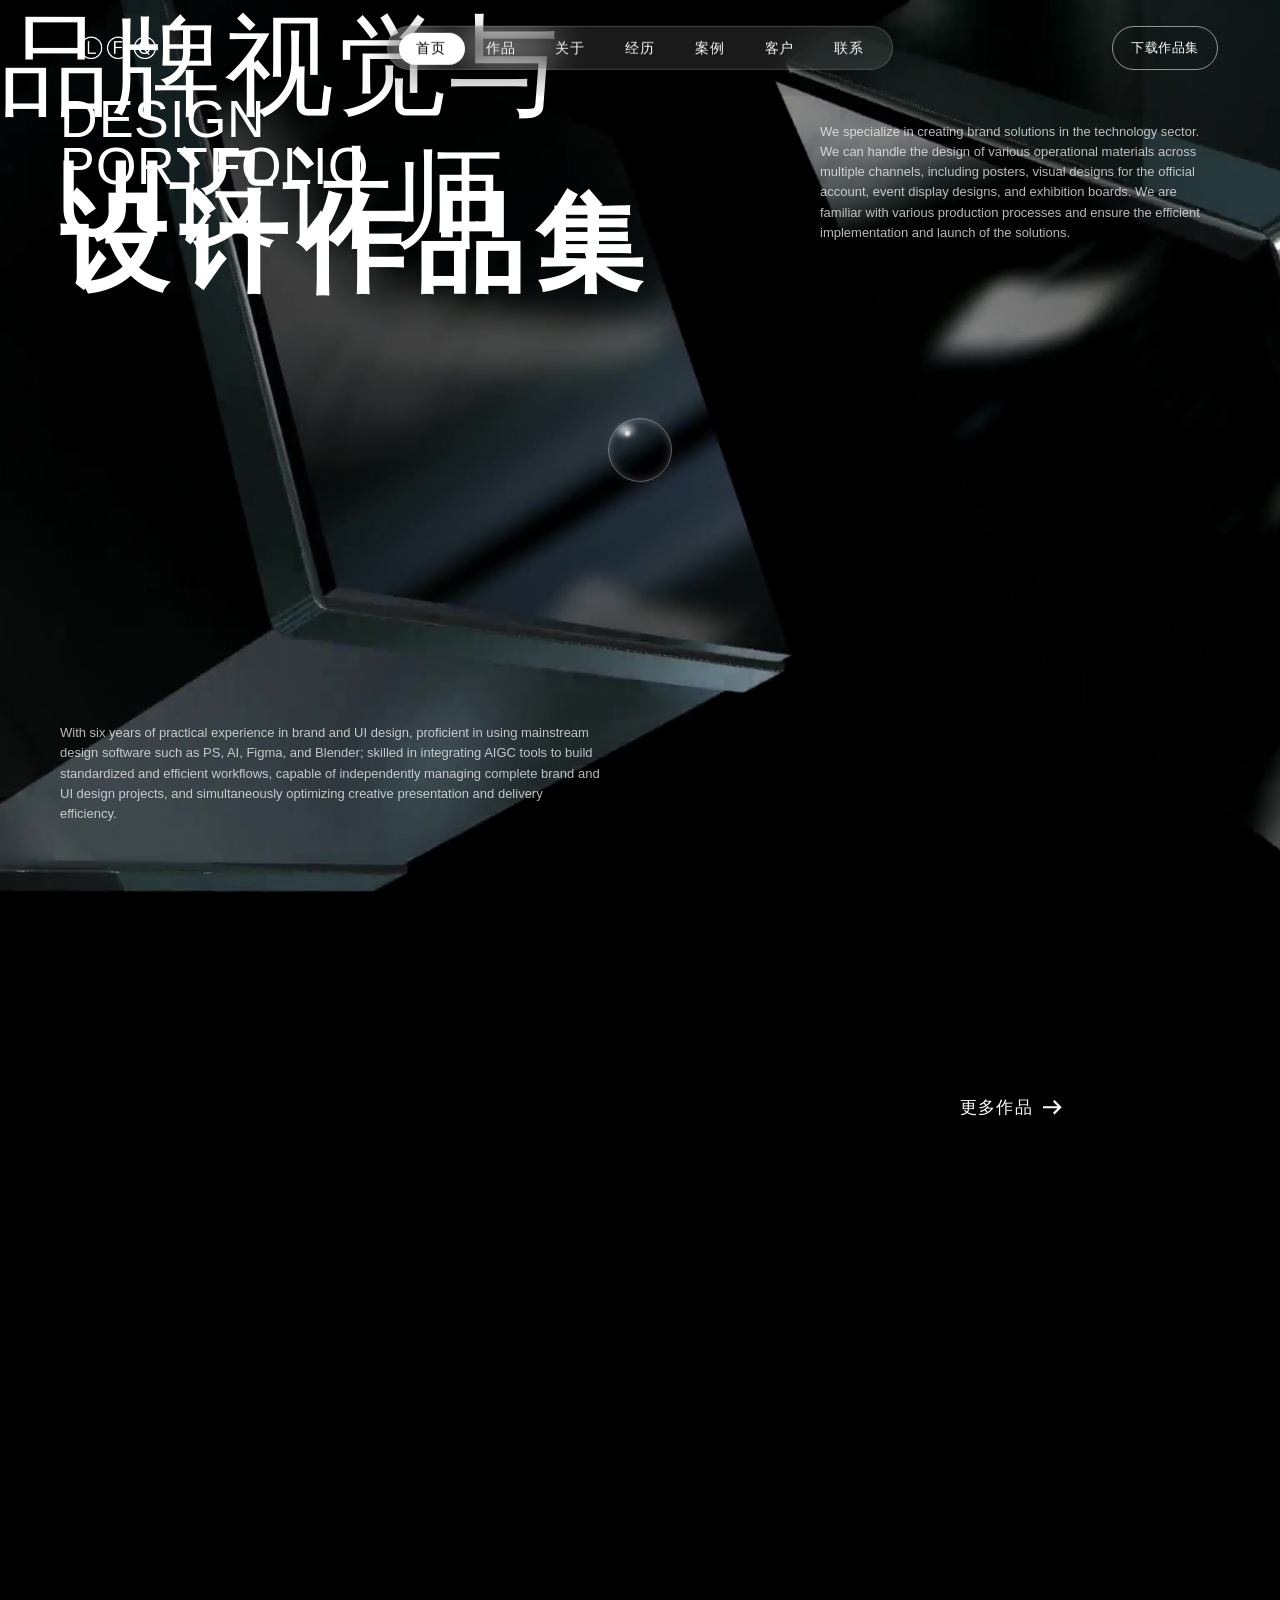
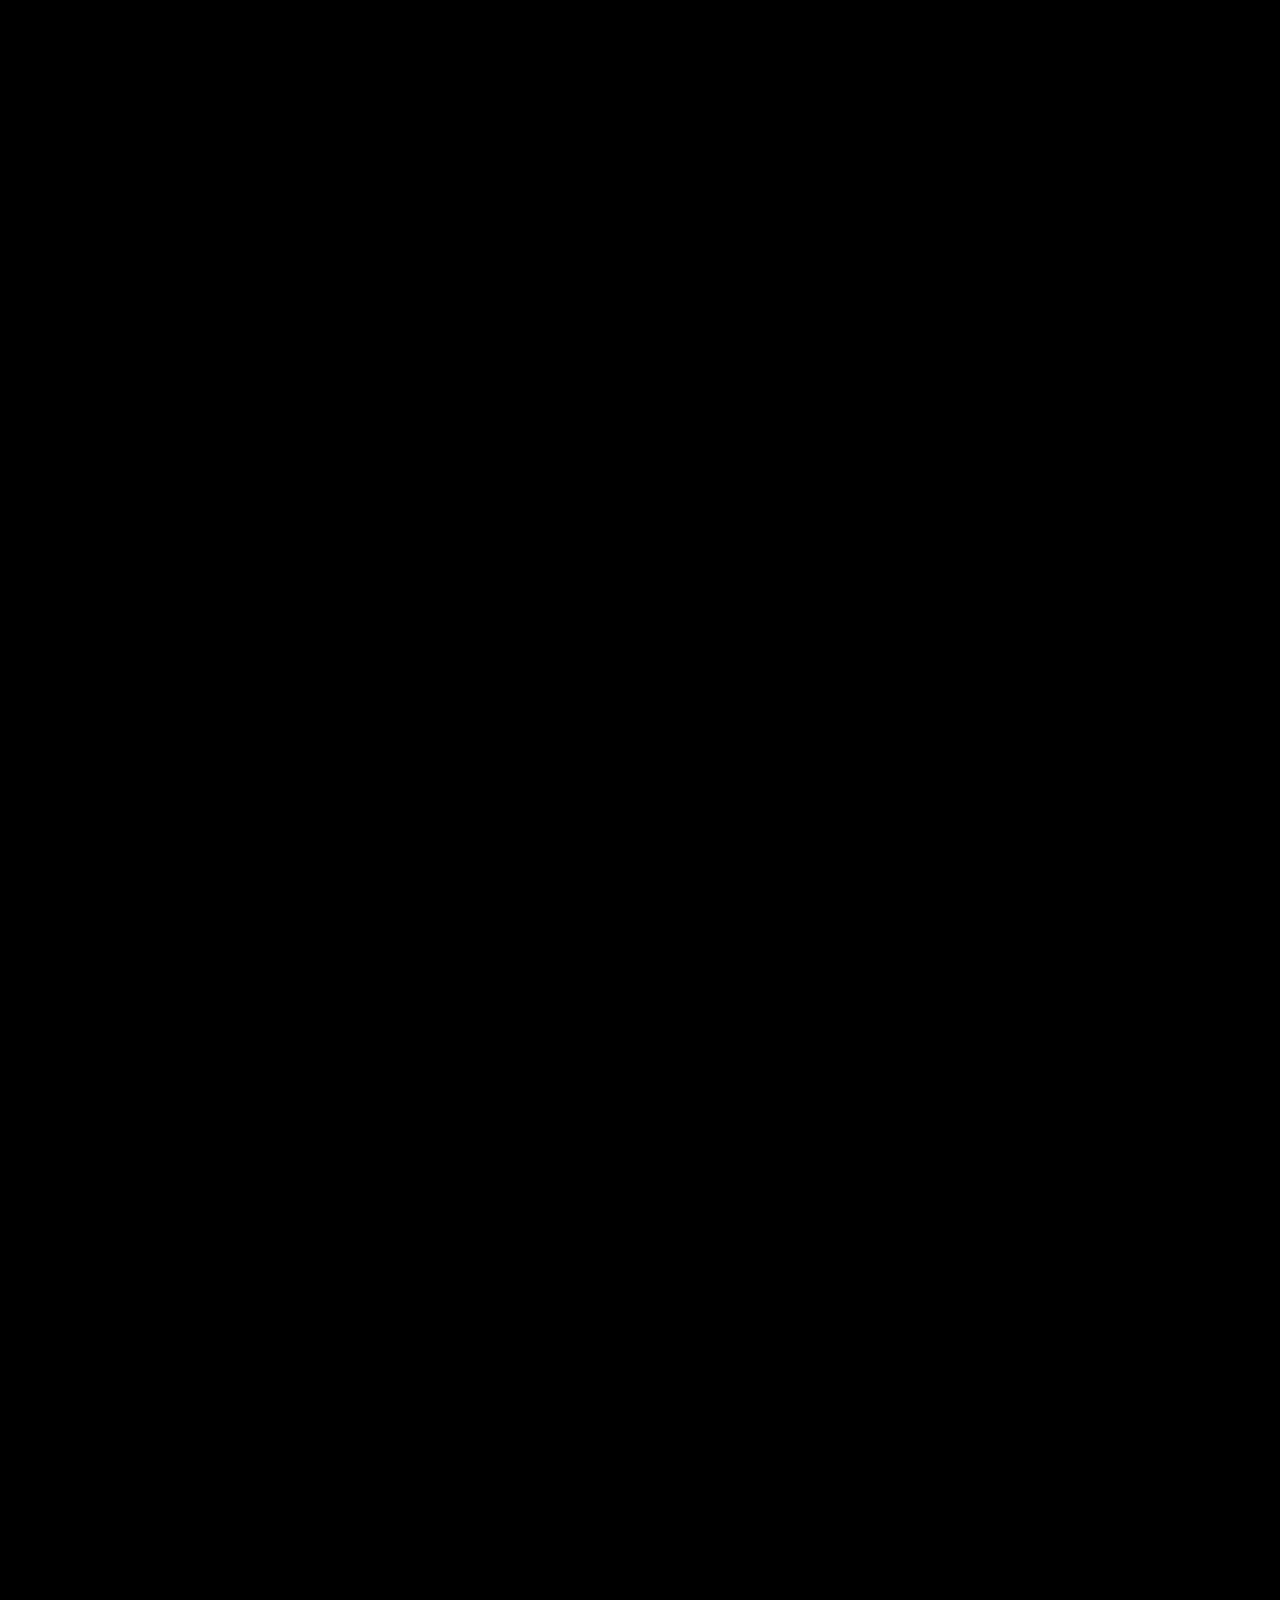
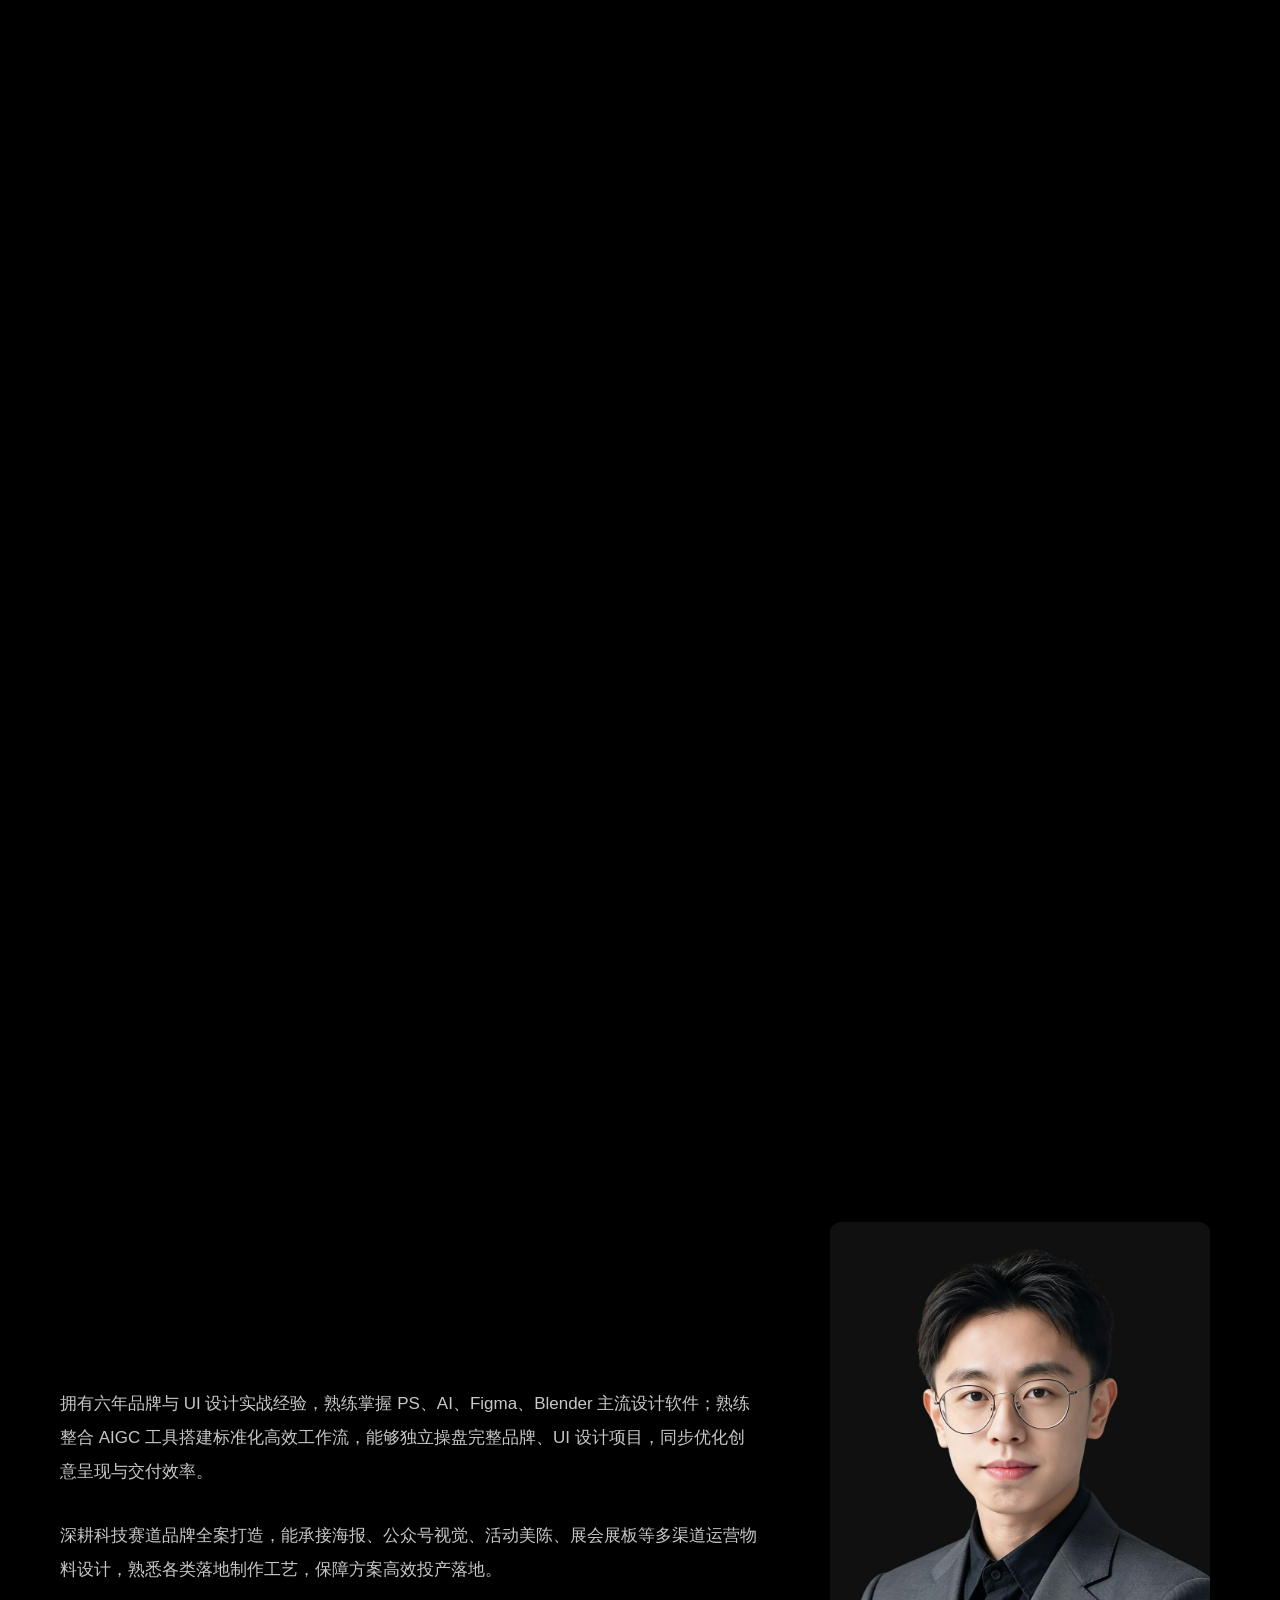
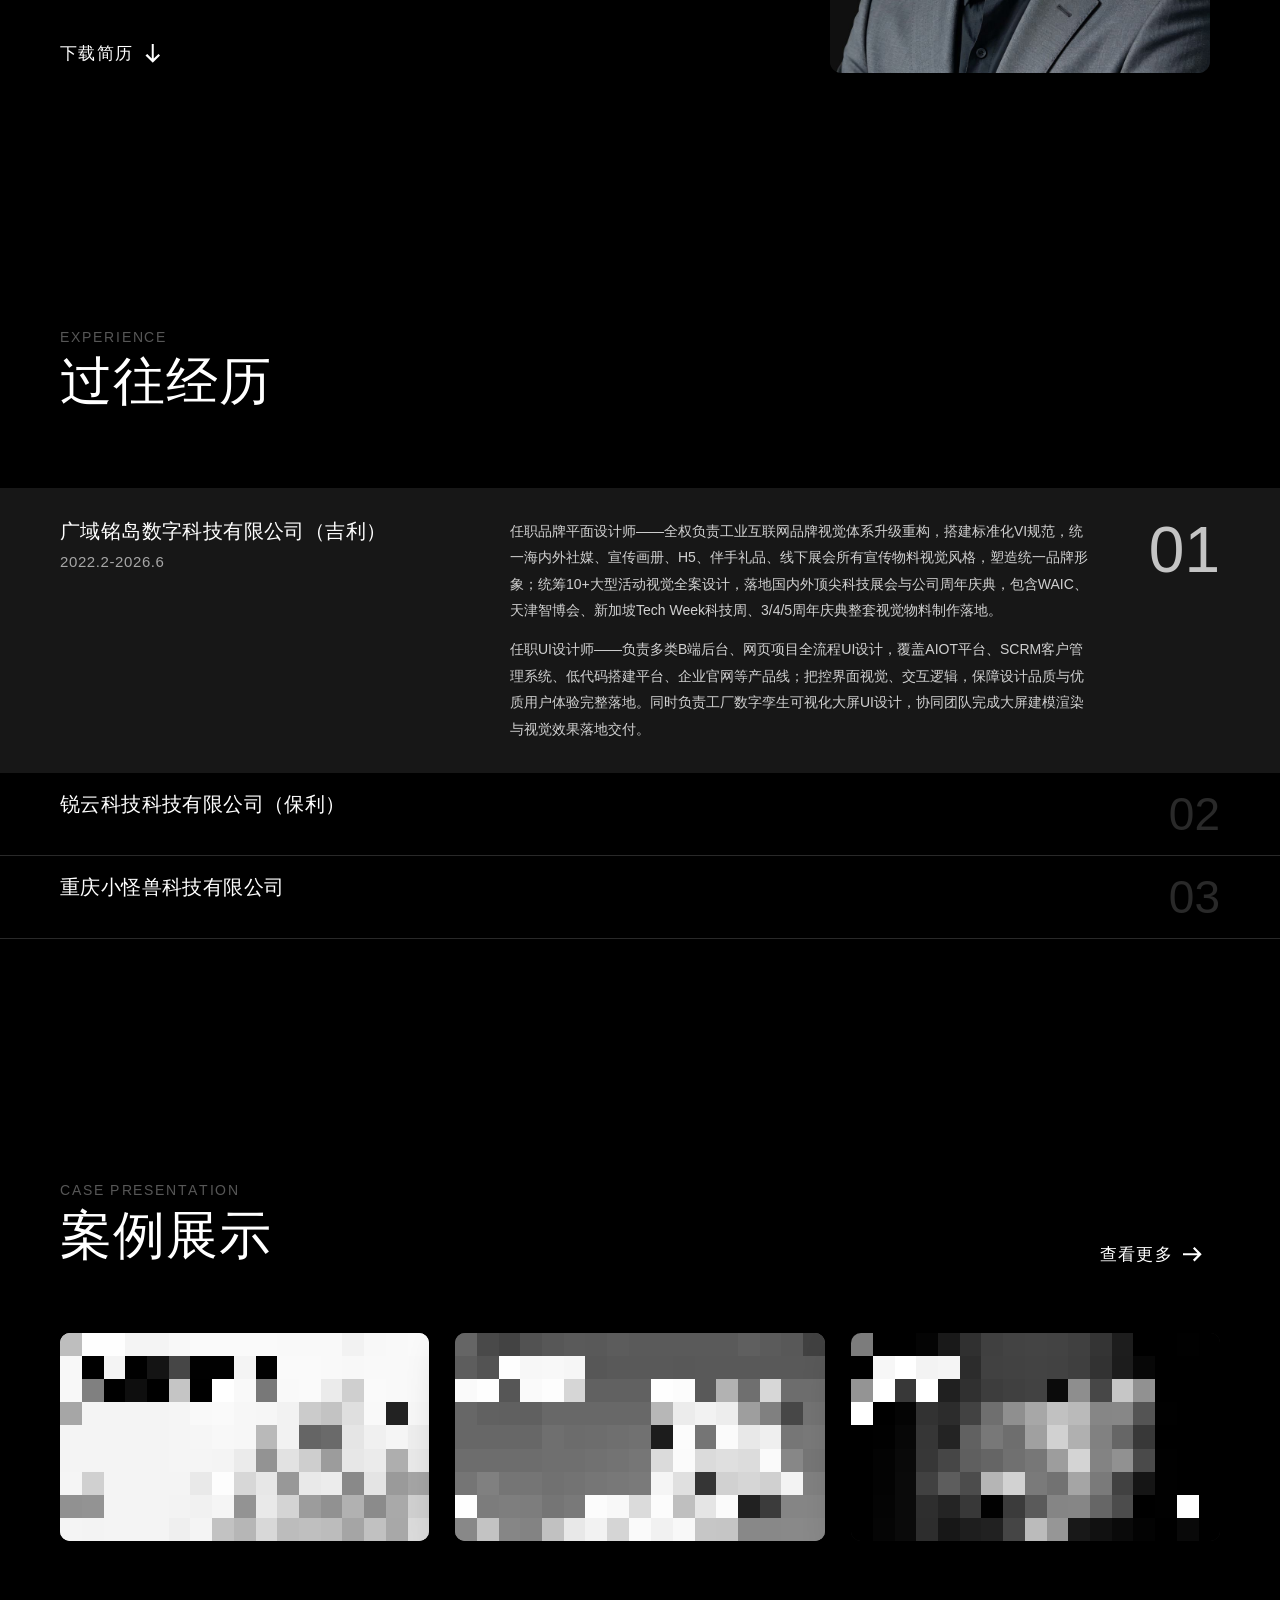
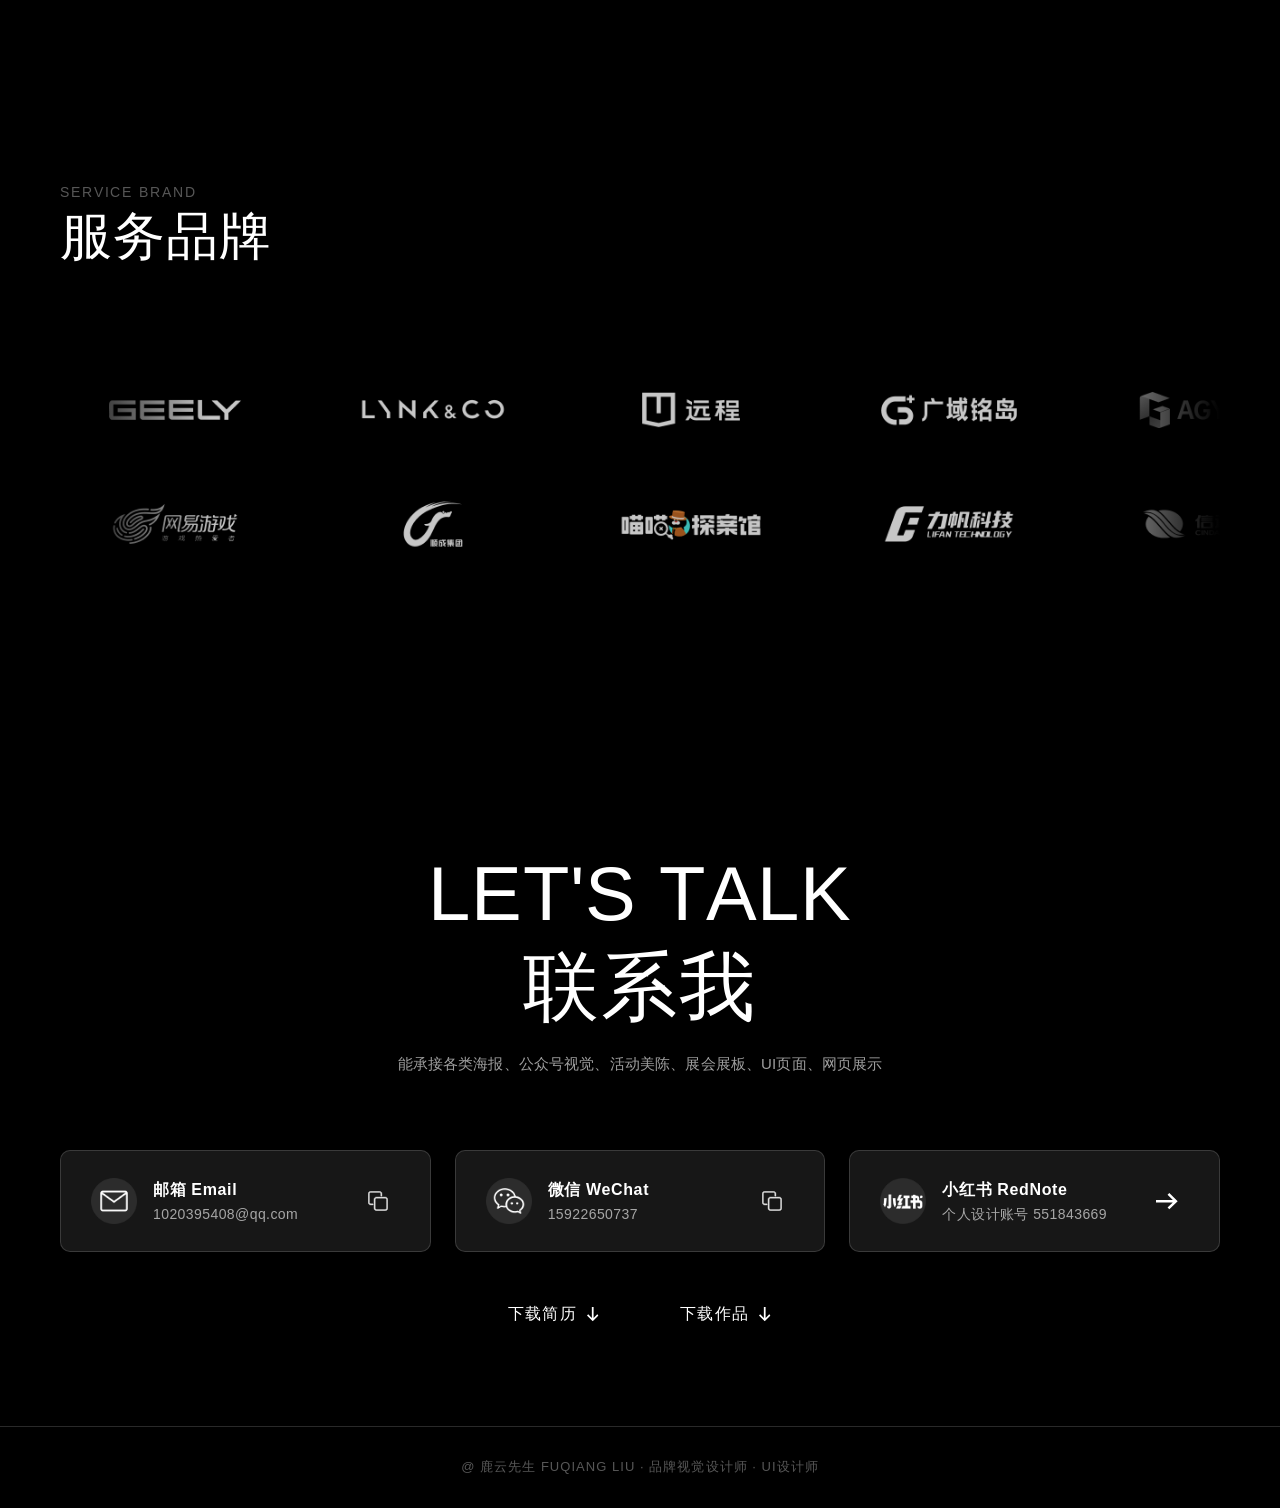
==== index.html @ c733822f "移动端作品展示页顶部 logo 改为返回箭头（暂不推送）" ====
<!DOCTYPE html>
<html lang="zh-CN">
<head>
  <meta charset="UTF-8">
  <meta name="viewport" content="width=device-width, initial-scale=1.0">
  <title>鹿云先生DESIGN</title>
  <meta name="description" content="刘富强 FUQIANG LIU — 品牌视觉设计师 / UI 设计师，六年品牌与UI设计实战经验。">
  <meta property="og:title" content="鹿云先生DESIGN">
  <meta property="og:description" content="品牌 · UI · 大屏 · 物料 — 六年设计实战经验，期待与你聊聊下一个好项目。">
  <meta property="og:type" content="website">
  <meta property="og:image" content="assets/covers/01.jpg">
  <link rel="icon" type="image/svg+xml" href="assets/favicon.svg">
  <link rel="stylesheet" href="css/style.css?v=20260817s">
</head>
<body>

  <div class="cursor-glass" id="cursorGlass" aria-hidden="true"></div>

  <!-- ==================== 作品区 → 个人介绍 过渡动画 ==================== -->
  <div class="works-transition" id="worksTransition" aria-hidden="true">
    <div class="wt-block" id="wtBlock"></div>
    <h2 class="wt-text" id="wtText">
      <span>品牌视觉与</span>
      <span>UI设计师</span>
    </h2>
  </div>

  <!-- ==================== 顶部导航：左符号 · 中胶囊毛玻璃导航 · 右下载作品集 ==================== -->
  <header class="site-header" id="siteHeader">
    <div class="header-inner">
      <a class="brand" href="#home" aria-label="返回首页">
        <img src="assets/logo.png" alt="刘富强 LFQ">
      </a>

      <nav class="nav-capsule" id="navCapsule" aria-label="主导航">
        <ul class="gooey-nav">
          <li class="active"><a class="nav-link is-active" href="#home" data-nav="home">首页</a></li>
          <li><a class="nav-link" href="#works" data-nav="works">作品</a></li>
          <li><a class="nav-link" href="#about" data-nav="about">关于</a></li>
          <li><a class="nav-link" href="#experience" data-nav="experience">经历</a></li>
          <li><a class="nav-link" href="#cases" data-nav="cases">案例</a></li>
          <li><a class="nav-link" href="#brands" data-nav="brands">客户</a></li>
          <li><a class="nav-link" href="#contact" data-nav="contact">联系</a></li>
        </ul>
        <span class="effect filter" id="navEffectFilter" aria-hidden="true"></span>
      </nav>

      <a class="btn-download" href="assets/downloads/刘富强-品牌视觉设计师-作品集.pdf" download>下载作品集</a>
      <button class="nav-burger" id="navBurger" type="button" aria-label="菜单" aria-expanded="false">
      </button>
    </div>
  </header>

  <!-- ==================== 移动端全屏菜单 ==================== -->
  <div class="mobile-menu" id="mobileMenu" aria-hidden="true">
    <nav class="mobile-menu-nav">
      <a href="index.html#home"><span class="menu-cn">首页</span><span class="menu-en">HOME</span></a>
      <a href="works.html"><span class="menu-cn">作品</span><span class="menu-en">WORKS</span></a>
      <a href="index.html#about"><span class="menu-cn">关于</span><span class="menu-en">ABOUT</span></a>
      <a href="index.html#experience"><span class="menu-cn">经历</span><span class="menu-en">EXPERIENCE</span></a>
      <a href="index.html#cases"><span class="menu-cn">案例</span><span class="menu-en">CASES</span></a>
      <a href="index.html#brands"><span class="menu-cn">客户</span><span class="menu-en">CLIENTS</span></a>
      <a href="index.html#contact"><span class="menu-cn">联系</span><span class="menu-en">CONTACT</span></a>
    </nav>
  </div>

  <div class="mobile-scroll">
  <main>

    <!-- ==================== 01 · 首页 ==================== -->
    <section class="hero" id="home">
      <video class="hero-video" autoplay muted loop playsinline preload="auto" poster="assets/home-video-poster.jpg" aria-hidden="true">
        <source src="assets/home-video.mp4" type="video/mp4">
      </video>
      <div class="hero-inner">
        <h1 class="hero-title" aria-label="DESIGN PORTFOLIO">
          <span class="hero-line" data-split>DESIGN</span>
          <span class="hero-line" data-split data-split-delay="150">PORTFOLIO</span>
        </h1>
        <p class="hero-cn" data-split data-split-delay="250">设计作品集</p>

        <p class="hero-en-right" data-reveal="up" data-delay="3">
          We specialize in creating brand solutions in the technology sector. We can handle the design of various
          operational materials across multiple channels, including posters, visual designs for the official account,
          event display designs, and exhibition boards. We are familiar with various production processes and ensure
          the efficient implementation and launch of the solutions.
        </p>

        <p class="hero-en-left" data-reveal="up" data-delay="4">
          With six years of practical experience in brand and UI design, proficient in using mainstream design
          software such as PS, AI, Figma, and Blender; skilled in integrating AIGC tools to build standardized and
          efficient workflows, capable of independently managing complete brand and UI design projects, and
          simultaneously optimizing creative presentation and delivery efficiency.
        </p>

        <ul class="hero-tags">
          <li>品牌</li>
          <li>UI</li>
          <li>3D</li>
          <li>AI</li>
        </ul>
      </div>
    </section>

    <!-- ==================== 02 · 作品展示（滚动时从右进入、向左滑出） ==================== -->
    <section class="works" id="works">
      <div class="works-pin">
        <ul class="works-title" id="worksTitle" aria-hidden="true">
          <li>品牌</li>
          <li>UI</li>
          <li>3D</li>
          <li>AI</li>
        </ul>
        <a class="cases-more works-more" href="works.html">更多作品 <span class="more-arrow"><img src="assets/contacts/arrow.svg" alt=""></span></a>
        <div class="works-viewport">
          <div class="works-track" id="worksTrack">
            <!-- 卡片由 JS 依据 site-data 渲染 -->
          </div>
        </div>
      </div>
    </section>

    <!-- ==================== 03 · 个人简介 ==================== -->
    <section class="about" id="about">
      <div class="container about-grid">
        <div class="about-copy">
          <h2 class="about-title" id="aboutTitle" aria-hidden="true" data-reveal="up">
            品牌视觉与<br>UI设计师
          </h2>
          <p class="about-desc" data-reveal="up"></p>
          <p class="about-desc" data-reveal="up" data-delay="1"></p>
          <a class="btn-text" data-reveal="up" data-delay="2" href="assets/downloads/刘富强-品牌设计师-简历.pdf" download>
            下载简历 <img class="btn-arrow" src="assets/contacts/arrow.svg" alt="">
          </a>
        </div>
        <div class="about-photo-wrap" data-reveal="right">
          <div class="about-photo" id="aboutPhoto">
            <img src="assets/portrait.jpg" alt="刘富强个人形象照" decoding="async">
          </div>
        </div>
      </div>
    </section>

    <!-- ==================== 04 · 过往经历（默认展示 01，hover 展开对应详情） ==================== -->
    <section class="experience" id="experience">
      <div class="container">
        <div class="sec-head">
          <p class="sec-en" data-split>EXPERIENCE</p>
          <h2 class="sec-title" data-split data-split-delay="250">过往经历</h2>
        </div>
      </div>
      <!-- 经历卡片整页拉通 -->
      <div class="exp-list" id="expList">
        <!-- 经历条目由 JS 依据 site-data 渲染 -->
      </div>
    </section>

    <!-- ==================== 05 · 案例展示（滚动时从右侧进入，点击进入项目详情） ==================== -->
    <section class="cases" id="cases">
      <div class="container">
        <div class="sec-head cases-head">
          <div>
            <p class="sec-en" data-split>CASE PRESENTATION</p>
            <h2 class="sec-title" data-split data-split-delay="250">案例展示</h2>
          </div>
          <a class="cases-more" data-reveal="up" data-delay="1" href="projects.html">查看更多 <span class="more-arrow"><img src="assets/contacts/arrow.svg" alt=""></span></a>
        </div>
        <div class="case-grid" id="caseGrid">
          <!-- 案例卡片由 JS 依据 site-data 渲染 -->
        </div>
        <a class="cases-more cases-more-mobile" data-reveal="up" href="projects.html">查看更多 <span class="more-arrow"><img src="assets/contacts/arrow.svg" alt=""></span></a>
      </div>
    </section>

    <!-- ==================== 06 · 服务品牌（hover 时 logo 周围出现淡淡描边） ==================== -->
    <section class="brands" id="brands">
      <div class="container">
        <div class="sec-head">
          <p class="sec-en" data-split>SERVICE BRAND</p>
          <h2 class="sec-title" data-split data-split-delay="250">服务品牌</h2>
        </div>
        <div class="brand-marquee" id="brandGrid" data-reveal="up">
          <!-- LOGO 由 JS 依据 site-data 渲染 -->
        </div>
      </div>
    </section>

    <!-- ==================== 07 · 联系我 ==================== -->
    <section class="contact" id="contact">
      <div class="container contact-inner">
        <div class="contact-head">
          <h2 class="contact-big" data-split>LET'S TALK</h2>
          <p class="contact-cn" data-split data-split-delay="250">联系我</p>
          <p class="contact-desc" data-reveal="up">能承接各类海报、公众号视觉、活动美陈、展会展板、UI页面、网页展示</p>
        </div>

        <div class="contact-cards" id="contactCards">
          <!-- 联系方式由 JS 依据 site-data 渲染 -->
        </div>

        <div class="contact-downloads" data-reveal="up">
          <a href="assets/downloads/刘富强-品牌设计师-简历.pdf" download>下载简历 <img src="assets/contacts/arrow.svg" alt=""></a>
          <a href="assets/downloads/刘富强-品牌视觉设计师-作品集.pdf" download>下载作品 <img src="assets/contacts/arrow.svg" alt=""></a>
        </div>
      </div>
    </section>
  </main>

  <!-- 底部弥散动画背景（上下镜像，置于联系我/页脚背景） -->
  <div class="aurora-bottom" id="auroraBg" aria-hidden="true"></div>

  <footer class="footer">
    <p>@ 鹿云先生 FUQIANG LIU · 品牌视觉设计师 · UI设计师</p>
  </footer>
  </div>

  <script src="js/site-data.js?v=20260817e"></script>
  <script src="js/vendor/supabase.min.js?v=20260817e" async></script>
  <script src="js/site-data-provider.js?v=20260817o"></script>
  <script src="js/analytics.js?v=20260817q"></script>
  <script src="js/main.js?v=20260817r"></script>
  <script src="js/liquid-glass.js?v=20260817f"></script>
</body>
</html>
---- css/style.css ----
/* ============================================================
   刘富强 · 品牌视觉与UI设计师 · 个人作品集网站
   设计规格：1920px 宽，左右内容间距 200px（内容宽 1520px）
   配色：黑底 #000 / 白字 / 强调绿 #0BB876
   ============================================================ */

:root {
  --bg: #000000;
  --bg-soft: #161616;
  --card: #232323;
  --line: rgba(255, 255, 255, 0.16);
  --text: #ffffff;
  --text-dim: rgba(255, 255, 255, 0.62);
  --text-faint: rgba(255, 255, 255, 0.34);
  --green: #0bb876;
  --content-w: 1520px;
  --margin: 200px;
  --nav-h: 96px;
  --font-cn: "PingFang SC", "Microsoft YaHei", "Noto Sans SC", -apple-system, sans-serif;
  --font-en: "Avenir Next", "SF Pro Display", "Helvetica Neue", Arial, sans-serif;
}

* {
  margin: 0;
  padding: 0;
  box-sizing: border-box;
}

[hidden] {
  display: none !important;
}

/* 液态玻璃质感指针：玻璃透镜跟随光标，透过它呈现玻璃模糊效果 */
.cursor-glass {
  display: none;
  position: fixed;
  top: 0;
  left: 0;
  width: 90px;
  height: 90px;
  border-radius: 50%;
  background:
    radial-gradient(circle at 34% 30%, rgba(255, 255, 255, 0.18), rgba(255, 255, 255, 0.04) 48%, rgba(255, 255, 255, 0) 72%);
  border: 1px solid rgba(255, 255, 255, 0.42);
  /* 边缘强变形、中间通透：模糊只作用于环形区域 */
  -webkit-backdrop-filter: blur(14px) saturate(2) brightness(1.12);
  backdrop-filter: blur(14px) saturate(2) brightness(1.12);
  -webkit-mask-image: radial-gradient(circle, transparent 0%, transparent 30%, #000 42%, #000 60%, transparent 70%);
  mask-image: radial-gradient(circle, transparent 0%, transparent 30%, #000 42%, #000 60%, transparent 70%);
  box-shadow:
    inset 0 0 12px rgba(255, 255, 255, 0.12),
    inset -4px -6px 16px rgba(0, 0, 0, 0.18),
    0 8px 22px rgba(0, 0, 0, 0.3);
  pointer-events: none;
  z-index: 9999;
  will-change: transform;
}

@media (hover: hover) and (pointer: fine) {
  .cursor-glass {
    display: block;
  }
}

section[id],
div[id] {
  scroll-margin-top: calc(var(--nav-h) + 8px);
}

html {
  scroll-behavior: smooth;
}

body {
  background: var(--bg);
  color: var(--text);
  font-family: var(--font-cn);
  font-size: 16px;
  line-height: 1.6;
  min-width: 1280px;
  position: relative;
  -webkit-font-smoothing: antialiased;
  overflow-x: hidden;
}

/* 项目详情页：独立底色 */
body.page-project {
  background: #121212;
}

main {
  position: relative;
  z-index: 1;
}

img {
  display: block;
  max-width: 100%;
}

a {
  color: inherit;
  text-decoration: none;
}

button {
  font-family: inherit;
  background: none;
  border: none;
  color: inherit;
  cursor: pointer;
}

.container {
  width: var(--content-w);
  margin: 0 auto;
}

/* ============================================================
   顶部导航：左符号 · 中胶囊毛玻璃导航 · 右下载按钮
   ============================================================ */
.site-header {
  position: fixed;
  top: 0;
  left: 0;
  right: 0;
  z-index: 100;
  height: var(--nav-h);
  display: flex;
  align-items: center;
  justify-content: center;
  overflow: hidden;
}

.header-inner {
  position: relative;
  width: 100%;
  height: 100%;
}

.brand {
  position: absolute;
  left: 80px;
  top: 50%;
  transform: translateY(-50%);
  z-index: 2;
  display: flex;
  align-items: center;
  transition: opacity 0.3s;
}

.brand:hover {
  opacity: 0.75;
}

.brand img {
  width: 76px;
  height: auto;
}

.nav-capsule {
  position: absolute;
  left: 50%;
  top: 50%;
  transform: translate(-50%, -50%);
  z-index: 1;
  display: flex;
  align-items: center;
  justify-content: center;
  padding: 5px 10px;
  white-space: nowrap;
  max-width: calc(100vw - 140px);
  border-radius: 999px;
  background: rgba(255, 255, 255, 0.1);
  border: 1px solid rgba(255, 255, 255, 0.18);
  -webkit-backdrop-filter: blur(18px) saturate(1.4);
  backdrop-filter: blur(18px) saturate(1.4);
  box-shadow: 0 10px 34px rgba(0, 0, 0, 0.38);
  transition: border-radius 0.35s ease, background 0.35s ease, box-shadow 0.35s ease, border-color 0.35s ease;
  --color-1: #ffffff;
  --color-2: #d8f5ea;
  --color-3: #7fe3bd;
  --color-4: #cfe0f5;
}

/* 展开到整个顶部时，胶囊变成通栏毛玻璃条 */
.nav-capsule.is-expanded {
  border-radius: 999px;
  background: rgba(38, 38, 38, 0.42);
  border-color: rgba(255, 255, 255, 0.08);
  box-shadow: none;
}

.gooey-nav {
  display: flex;
  gap: 4px;
  list-style: none;
  margin: 0;
  padding: 0;
  position: relative;
  z-index: 3;
  color: #fff;
  text-shadow: 0 1px 1px hsla(205, 30%, 10%, 0.2);
}

.gooey-nav li {
  border-radius: 100vw;
  position: relative;
  cursor: pointer;
  transition: color 0.3s ease;
  color: #fff;
}

.gooey-nav li a {
  display: inline-block;
  padding: 5px 18px;
  font-size: 14px;
  letter-spacing: 0.06em;
  color: inherit;
  white-space: nowrap;
  transition: color 0.3s ease;
}

.gooey-nav li.active {
  color: #000;
  text-shadow: none;
}

/* ---- Gooey 切换效果层 ---- */
.nav-capsule .effect {
  position: absolute;
  left: 0;
  top: 0;
  width: 0;
  height: 0;
  opacity: 1;
  pointer-events: none;
  display: grid;
  place-items: center;
  z-index: 1;
}

.nav-capsule .effect.filter {
  filter: none;
  mix-blend-mode: lighten;
}

.nav-capsule .effect.filter::before {
  content: "";
  position: absolute;
  inset: -75px;
  z-index: -2;
  background: #000;
  display: none;
}

.nav-capsule .effect.filter::after {
  content: "";
  position: absolute;
  inset: 0;
  background: #fff;
  transform: scale(0);
  opacity: 0;
  z-index: -1;
  border-radius: 100vw;
}

.nav-capsule .effect.active::after {
  animation: pill 0.3s ease both;
}

@keyframes pill {
  to {
    transform: scale(1);
    opacity: 1;
  }
}

/* ---- 粒子 ---- */
.nav-capsule .particle,
.nav-capsule .point {
  display: block;
  opacity: 0;
  width: 20px;
  height: 20px;
  border-radius: 100%;
  transform-origin: center;
}

.nav-capsule .particle {
  --time: 5s;
  position: absolute;
  top: calc(50% - 8px);
  left: calc(50% - 8px);
  animation: particle calc(var(--time)) ease 1 -350ms;
  display: none;
}

.nav-capsule .point {
  background: var(--color);
  opacity: 1;
  animation: point calc(var(--time)) ease 1 -350ms;
}

@keyframes particle {
  0% {
    transform: rotate(0deg) translate(calc(var(--start-x)), calc(var(--start-y)));
    opacity: 1;
    animation-timing-function: cubic-bezier(0.55, 0, 1, 0.45);
  }
  70% {
    transform: rotate(calc(var(--rotate) * 0.5)) translate(calc(var(--end-x) * 1.2), calc(var(--end-y) * 1.2));
    opacity: 1;
    animation-timing-function: ease;
  }
  85% {
    transform: rotate(calc(var(--rotate) * 0.66)) translate(calc(var(--end-x)), calc(var(--end-y)));
    opacity: 1;
  }
  100% {
    transform: rotate(calc(var(--rotate) * 1.2)) translate(calc(var(--end-x) * 0.5), calc(var(--end-y) * 0.5));
    opacity: 1;
  }
}

@keyframes point {
  0% {
    transform: scale(0);
    opacity: 0;
    animation-timing-function: cubic-bezier(0.55, 0, 1, 0.45);
  }
  25% {
    transform: scale(calc(var(--scale) * 0.25));
  }
  38% {
    opacity: 1;
  }
  65% {
    transform: scale(var(--scale));
    opacity: 1;
    animation-timing-function: ease;
  }
  85% {
    transform: scale(var(--scale));
    opacity: 1;
  }
  100% {
    transform: scale(0);
    opacity: 0;
  }
}

.btn-download {
  position: absolute;
  right: 62px;
  top: 50%;
  transform: translateY(-50%);
  z-index: 2;
  display: inline-flex;
  align-items: center;
  gap: 8px;
  height: 44px;
  padding: 0 18px;
  border-radius: 999px;
  background: transparent;
  border: 1px solid rgba(255, 255, 255, 0.55);
  color: var(--text);
  font-size: 13px;
  font-weight: 500;
  letter-spacing: 0.04em;
  overflow: hidden;
  cursor: pointer;
  transition: border-color 0.3s, background 0.3s;
}

.btn-download:hover {
  border-color: rgba(255, 255, 255, 0.95);
  background: rgba(255, 255, 255, 0.08);
}

/* 镜面高光：沿按钮边缘跟随鼠标的光条（SpecularButton 风格） */
.btn-download::before {
  content: "";
  position: absolute;
  inset: 0;
  border-radius: inherit;
  padding: 1px;
  background: conic-gradient(
    from 0deg,
    transparent 0deg,
    rgba(255, 255, 255, 0.15) var(--spec-from, 0deg),
    rgba(255, 255, 255, 0.95) calc(var(--spec-from, 0deg) + 5deg),
    rgba(255, 255, 255, 0.95) calc(var(--spec-to, 0deg) - 5deg),
    rgba(255, 255, 255, 0.15) var(--spec-to, 0deg),
    transparent 360deg
  );
  -webkit-mask: linear-gradient(#000 0 0) content-box, linear-gradient(#000 0 0);
  -webkit-mask-composite: xor;
  mask: linear-gradient(#000 0 0) content-box, linear-gradient(#000 0 0);
  mask-composite: exclude;
  opacity: 0;
  transition: opacity 0.35s ease;
  pointer-events: none;
  z-index: 1;
}

.btn-download.is-spec::before {
  opacity: 1;
}

/* ============================================================
   01 · 首页 Hero
   ============================================================ */
.hero {
  position: relative;
  min-height: 100vh;
  display: flex;
  align-items: center;
  padding-top: var(--nav-h);
  overflow: hidden;
}

/* 首页背景视频 */
.hero-video {
  position: absolute;
  inset: 0;
  width: 100%;
  height: 100%;
  object-fit: cover;
  z-index: 0;
}

.hero-inner {
  position: relative;
  z-index: 1;
  width: var(--content-w);
  margin: 0 auto;
  height: calc(100vh - var(--nav-h));
}

.hero-title {
  font-family: var(--font-en);
  font-weight: 300;
  font-size: 108px;
  line-height: 0.9;
  letter-spacing: 0.02em;
  color: var(--text);
}

.hero-line {
  display: block;
}

.hero-cn {
  margin-top: 0;
  font-size: 108px;
  font-weight: 600;
  line-height: 1;
  letter-spacing: 0.1em;
}

/* 右上角英文说明 */
.hero-en-right {
  position: absolute;
  top: 26px;
  right: 0;
  width: 400px;
  font-size: 13px;
  line-height: 1.55;
  color: rgba(255, 255, 255, 0.72);
}

/* 左下角英文简介 */
.hero-en-left {
  position: absolute;
  left: 0;
  bottom: 76px;
  width: 540px;
  font-size: 13px;
  line-height: 1.55;
  color: rgba(255, 255, 255, 0.72);
}

/* 右下角标签 */
.hero-tags {
  position: absolute;
  right: 0;
  bottom: 76px;
  display: flex;
  gap: 18px;
  list-style: none;
  font-size: 32px;
  font-weight: 300;
  letter-spacing: 0.12em;
  pointer-events: none;
  will-change: transform, opacity;
}

.hero-tags li + li::before {
  content: "/";
}

/* ============================================================
   02 · 作品展示（滚动驱动：卡片从网页最右侧错落滑入，最右卡片距右缘 200px）
   ============================================================ */
.works {
  position: relative;
  height: calc(200vh + var(--works-distance, 900px));
}

.works-pin {
  position: sticky;
  top: 0;
  height: 100vh;
  overflow: hidden;
  display: flex;
  align-items: center;
}

.works-viewport {
  width: var(--content-w);
  margin: 0 auto;
  overflow: hidden;
}

/* 首页关键词滑入作品区后的标题（由 JS 控制位置/透明度） */
.works-title {
  position: absolute;
  left: 200px;
  top: 170px;
  z-index: 2;
  display: flex;
  gap: 27px;
  list-style: none;
  margin: 0;
  padding: 0;
  font-size: 48px;
  font-weight: 300;
  letter-spacing: 0.12em;
  color: var(--text);
  opacity: 0;
  pointer-events: none;
  will-change: transform, opacity;
}

.works-title li + li::before {
  content: "/";
}

/* 作品区右上角入口：更多作品（卡片滚动完成后缓慢淡入） */
.works-more {
  position: absolute;
  right: 200px;
  top: 185px;
  z-index: 3;
  opacity: 0;
  transition:
    opacity 1.2s ease 0.2s,
    color 0.3s,
    border-color 0.3s;
}

.works-more.is-visible {
  opacity: 1;
}

/* 过渡层覆盖期间：关闭导航 gooey 滤镜，避免 contrast 把黑色底层压成黑块 */
body.is-wt-active .nav-capsule .effect.filter {
  filter: none;
}

body.is-wt-active .nav-capsule .effect.filter::before {
  display: none;
}

body.is-wt-active .nav-capsule .effect.filter::after {
  transform: scale(1);
  opacity: 1;
}

body.is-wt-active .nav-capsule.is-expanded {
  background: rgba(255, 255, 255, 0.05);
  border-color: rgba(255, 255, 255, 0.08);
  box-shadow: 0 10px 34px rgba(0, 0, 0, 0.25);
}

/* ============================================================
   作品区 → 个人介绍 过渡层
   ============================================================ */
.works-transition {
  position: fixed;
  left: 0;
  top: 0;
  width: 100vw;
  height: 100vh;
  z-index: 50;
  pointer-events: none;
  visibility: hidden;
  overflow: hidden;
}

.wt-block {
  position: absolute;
  left: 0;
  top: 0;
  width: 100%;
  height: 100%;
  background: #161616;
  transform: translateY(100%);
  will-change: transform, left, top, width, height, border-radius;
}

.wt-text {
  position: absolute;
  left: 0;
  top: 0;
  z-index: 1;
  margin: 0;
  font-size: 110px;
  font-weight: 300;
  line-height: 1.2;
  letter-spacing: 0.02em;
  color: #fff;
  text-align: center;
  opacity: 0;
  will-change: transform, opacity;
}

.wt-text > span {
  display: block;
}

.wt-char {
  display: inline-block;
  opacity: 0;
  transform: translateY(42px);
  will-change: transform, opacity;
}

.works-track {
  position: absolute;
  top: 56%;
  left: 0;
  transform: translateY(-50%);
  display: flex;
  gap: 20px;
}

.work-card {
  flex: 0 0 320px;
  height: 427px;
  border-radius: 10px;
  overflow: hidden;
  background: var(--card);
  position: relative;
  margin-top: var(--stagger, 0px);
  transform: translate3d(var(--tx, 0px), 0, 0);
  will-change: transform;
}

.work-card img {
  width: 100%;
  height: 100%;
  object-fit: cover;
  transition: transform 0.65s cubic-bezier(0.22, 1, 0.36, 1), filter 0.45s;
}

.work-card:hover img {
  transform: scale(1.045);
  filter: brightness(1.1);
}

/* ============================================================
   03 · 个人简介
   ============================================================ */
.about {
  padding: 120px 0 140px;
}

.about-grid {
  display: grid;
  grid-template-columns: minmax(0, 1fr) 400px;
  gap: 90px;
  align-items: center;
}

.about-title {
  font-size: 58px;
  font-weight: 300;
  line-height: 1.18;
  letter-spacing: 0.02em;
}

.about-title > span {
  display: block;
}

.about-desc {
  margin-top: 30px;
  max-width: 820px;
  font-size: 17px;
  line-height: 2;
  color: rgba(255, 255, 255, 0.78);
}

.btn-text {
  display: inline-flex;
  align-items: center;
  gap: 10px;
  margin-top: 44px;
  margin-left: -18px; /* 抵消胶囊内边距，让文字与上方介绍文字左对齐 */
  font-size: 17px;
  font-weight: 300;
  letter-spacing: 0.08em;
  padding: 9px 18px;
  border-radius: 999px;
}

.btn-text .btn-arrow {
  width: 19px;
  height: 15px;
  object-fit: contain;
  transform: rotate(90deg); /* 向下 */
  transition: transform 0.3s;
}

.btn-text:hover {
  background: #181818;
}

.btn-text:hover .btn-arrow {
  transform: rotate(90deg) translateY(2px);
}

.about-photo-wrap {
  perspective: 800px;
  display: flex;
  justify-content: center;
}

.about-photo {
  position: relative;
  width: 380px;
  border-radius: 12px;
  overflow: hidden;
  background: #161616;
  box-shadow: 0 30px 70px rgba(0, 0, 0, 0.5);
  transform-style: preserve-3d;
  will-change: transform;
  transition: box-shadow 0.35s ease;
}

.about-photo img {
  width: 100%;
  height: auto;
  object-fit: cover;
}

/* 个人介绍小字与照片入场放慢 */
[data-reveal].about-desc,
[data-reveal].about-photo-wrap {
  transition-duration: 1.5s;
}

/* ============================================================
   通用区块标题
   ============================================================ */
.sec-head {
  margin-bottom: 64px;
}

.sec-en {
  font-family: var(--font-en);
  font-size: 14px;
  letter-spacing: 0.12em;
  color: var(--text-faint);
  margin-bottom: -8px;
}

.sec-title {
  font-size: 52px;
  font-weight: 300;
  letter-spacing: 0.02em;
}

/* ============================================================
   04 · 过往经历
   ============================================================ */
.experience {
  padding: 110px 0 130px;
}

.exp-list {
  width: 100%;
}

.exp-item {
  position: relative;
  display: grid;
  grid-template-columns: 410px minmax(0, 1fr) 90px;
  column-gap: 40px;
  align-items: start;
  border-bottom: 1px solid var(--line);
  padding: 18px var(--margin);
  cursor: pointer;
  transition: background 0.4s, border-radius 0.4s, border-color 0.4s, padding 0.45s ease;
}

/* 过往经历入场动画：交错滑入（右 → 左 → 右），延迟只作用于滑入 */
.exp-item.exp-reveal {
  opacity: 0;
  transition:
    opacity 1.5s cubic-bezier(0.22, 1, 0.36, 1) var(--reveal-delay, 0s),
    transform 1.5s cubic-bezier(0.22, 1, 0.36, 1) var(--reveal-delay, 0s),
    background 0.4s,
    border-radius 0.4s,
    border-color 0.4s,
    padding 0.45s ease;
}

.exp-item.exp-reveal[data-dir="right"] {
  transform: translateX(260px);
}

.exp-item.exp-reveal[data-dir="left"] {
  transform: translateX(-260px);
}

.exp-item.exp-reveal.is-revealed {
  opacity: 1;
  transform: none;
}

.exp-left {
  display: flex;
  flex-direction: column;
  align-items: flex-start;
}

.exp-company {
  font-size: 20px;
  font-weight: 500;
  line-height: 1.35;
  white-space: nowrap;
  letter-spacing: 0.02em;
}

.exp-period {
  font-size: 15px;
  line-height: 1.4;
  color: var(--text-dim);
  letter-spacing: 0.04em;
  max-height: 0;
  overflow: hidden;
  margin-top: 0;
  opacity: 0;
  visibility: hidden;
  transition: max-height 0.45s ease, opacity 0.35s ease, visibility 0.45s, margin-top 0.45s ease;
}

.exp-item.is-active .exp-period {
  max-height: 40px;
  margin-top: 6px;
  opacity: 1;
  visibility: visible;
}

.exp-item.is-active {
  background: #171717;
  border-radius: 0;
  border-bottom-color: transparent;
  padding: 30px var(--margin);
}

.exp-desc {
  grid-column: 2;
  display: grid;
  grid-template-rows: 0fr;
  opacity: 0;
  visibility: hidden;
  transition: grid-template-rows 0.5s cubic-bezier(0.22, 1, 0.36, 1), opacity 0.4s ease, visibility 0.5s;
}

.exp-item.is-active .exp-desc {
  grid-template-rows: 1fr;
  opacity: 1;
  visibility: visible;
}

.exp-desc-inner {
  overflow: hidden;
  min-height: 0;
}

.exp-num {
  grid-column: 3;
  grid-row: 1 / 3;
  align-self: start;
  justify-self: end;
  font-family: var(--font-en);
  font-size: 46px;
  font-weight: 300;
  line-height: 1;
  color: rgba(255, 255, 255, 0.16);
  transition: font-size 0.4s, color 0.4s;
}

.exp-item.is-active .exp-num {
  font-size: 64px;
  color: rgba(255, 255, 255, 0.75);
}

/* 移动端时间轴进度条（桌面端隐藏，不参与网格布局） */
.exp-track {
  display: none;
}

.exp-desc-inner p {
  font-size: 14px;
  line-height: 1.9;
  color: rgba(255, 255, 255, 0.8);
  margin-bottom: 12px;
}

.exp-desc-inner p:last-child {
  margin-bottom: 0;
}

/* ============================================================
   05 · 案例展示
   ============================================================ */
.cases {
  padding: 110px 0 130px;
}

.cases-head {
  display: flex;
  align-items: flex-end;
  justify-content: space-between;
  margin-bottom: 56px;
}

.cases-more {
  display: inline-flex;
  align-items: center;
  gap: 10px;
  font-size: 17px;
  font-weight: 300;
  letter-spacing: 0.08em;
  padding: 9px 18px;
  border-radius: 999px;
}

.cases-more .more-arrow {
  display: inline-flex;
  transition: transform 0.3s;
}

.cases-more .more-arrow img {
  width: 19px;
  height: 15px;
  display: block;
}

.cases-more:hover {
  background: #181818;
  color: #fff;
}

.cases-more:hover .more-arrow {
  transform: translateX(5px);
}

.case-grid {
  display: grid;
  grid-template-columns: repeat(3, 1fr);
  gap: 26px;
}

.case-card {
  position: relative;
  display: block;
  border-radius: 10px;
  overflow: hidden;
  aspect-ratio: 16 / 9;
  background: var(--card);
  box-shadow: 0 18px 44px rgba(0, 0, 0, 0.42);
}

.case-card img {
  width: 100%;
  height: 100%;
  object-fit: cover;
  filter: grayscale(1); /* 初始黑白，hover 渐变为彩色 */
  transition: transform 0.7s cubic-bezier(0.22, 1, 0.36, 1), filter 0.7s ease;
}

/* 案例卡片马赛克层：canvas 覆盖在清晰图上方，hover 时逐帧降马赛克 */
.case-px {
  position: absolute;
  inset: 0;
  width: 100%;
  height: 100%;
  pointer-events: none;
  filter: grayscale(1); /* 马赛克层同样黑白 */
  image-rendering: pixelated;
}

.case-card::after {
  content: "";
  position: absolute;
  inset: 0;
  background: linear-gradient(to top, rgba(0, 0, 0, 0.32), transparent 46%);
  opacity: 0;
  transition: opacity 0.5s;
}

.case-card:hover img {
  filter: grayscale(0); /* hover 只渐变回彩色，不再放大 */
}

.case-card:hover::after {
  opacity: 1;
}

.tile-in {
  animation: tile-in 0.7s cubic-bezier(0.22, 1, 0.36, 1) both;
}

@keyframes tile-in {
  from {
    opacity: 0;
    transform: translateY(30px);
  }
  to {
    opacity: 1;
    transform: none;
  }
}

/* ============================================================
   06 · 服务品牌
   ============================================================ */
.brands {
  padding: 110px 0 130px;
}

/* 服务品牌：横向自动滚动 LOGO 跑马灯（两侧渐隐） */
.brand-marquee {
  position: relative;
  overflow: hidden;
  padding: 20px 0;
  display: flex;
  flex-direction: column;
  gap: 18px;
}

.brand-marquee::before,
.brand-marquee::after {
  content: "";
  position: absolute;
  top: 0;
  bottom: 0;
  width: 150px;
  z-index: 2;
  pointer-events: none;
}

.brand-marquee::before {
  left: 0;
  background: linear-gradient(to right, #000 0%, transparent 100%);
}

.brand-marquee::after {
  right: 0;
  background: linear-gradient(to left, #000 0%, transparent 100%);
}

.brand-track {
  display: flex;
  align-items: center;
  gap: 28px;
  width: max-content;
  animation: brand-marquee 32s linear infinite;
}

/* 第二排：反方向（从左向右），配合反序 logo 让两排观感不同 */
.brand-track-b {
  animation-direction: reverse;
}

.brand-marquee:hover .brand-track {
  animation-play-state: paused;
}

@keyframes brand-marquee {
  to {
    transform: translateX(-50%);
  }
}

.brand-item {
  display: flex;
  align-items: center;
  justify-content: center;
  flex: 0 0 auto;
  width: 230px;
  height: 96px;
  padding: 14px 20px;
  border: 1px solid transparent;
  border-radius: 8px;
  transition: border-color 0.4s, opacity 0.4s, transform 0.4s, background 0.4s;
  opacity: 0.78;
}

.brand-item img {
  max-height: 74px;
  max-width: 200px;
  object-fit: contain;
  transition: transform 0.4s;
}

.brand-item:hover {
  border-color: rgba(255, 255, 255, 0.32);
  background: #161616;
  opacity: 1;
  transform: translateY(-3px);
}

@media (prefers-reduced-motion: reduce) {
  .brand-track {
    animation: none;
    flex-wrap: wrap;
    justify-content: center;
  }
}

/* ============================================================
   07 · 联系我
   ============================================================ */
.contact {
  position: relative;
  z-index: 1;
  padding: 130px 0 90px;
}

.contact-inner {
  text-align: center;
}

.contact-big {
  font-family: var(--font-en);
  font-size: 76px;
  font-weight: 300;
  letter-spacing: 0.01em;
  line-height: 1.1;
}

.contact-cn {
  margin-top: -10px;
  font-size: 76px;
  font-weight: 300;
  letter-spacing: 0.025em;
}

.contact-desc {
  margin: 5px auto 0;
  font-size: 15px;
  letter-spacing: 0.01em;
  color: var(--text-dim);
}

.contact-cards {
  margin: 74px auto 0;
  display: grid;
  grid-template-columns: repeat(3, 1fr);
  gap: 24px;
}

.contact-card {
  --edge-proximity: 0;
  --cursor-angle: 45deg;
  --edge-sensitivity: 30;
  --color-sensitivity: 50;
  --border-radius: 10px;
  --glow-padding: 34px;
  --cone-spread: 25;
  --fill-opacity: 0.35;
  --card-bg: #171717;
  --gradient-one: radial-gradient(at 80% 55%, #ffffff 0px, transparent 50%);
  --gradient-two: radial-gradient(at 69% 34%, #ffffff 0px, transparent 50%);
  --gradient-three: radial-gradient(at 8% 6%, #ffffff 0px, transparent 50%);
  --gradient-four: radial-gradient(at 41% 38%, #ffffff 0px, transparent 50%);
  --gradient-five: radial-gradient(at 86% 85%, #ffffff 0px, transparent 50%);
  --gradient-six: radial-gradient(at 82% 18%, #ffffff 0px, transparent 50%);
  --gradient-seven: radial-gradient(at 51% 4%, #ffffff 0px, transparent 50%);
  --gradient-base: linear-gradient(#ffffff 0 100%);
  --glow-color: hsl(0deg 0% 100% / 100%);
  --glow-color-60: hsl(0deg 0% 100% / 60%);
  --glow-color-50: hsl(0deg 0% 100% / 50%);
  --glow-color-40: hsl(0deg 0% 100% / 40%);
  --glow-color-30: hsl(0deg 0% 100% / 30%);
  --glow-color-20: hsl(0deg 0% 100% / 20%);
  --glow-color-10: hsl(0deg 0% 100% / 10%);
  position: relative;
  isolation: isolate;
  overflow: visible;
  display: grid;
  grid-template-columns: 46px minmax(0, 1fr) auto;
  align-items: center;
  gap: 22px;
  column-gap: 16px;
  background: #171717;
  border-radius: 10px;
  padding: 26px 30px;
  text-align: left;
  border: 1px solid rgb(255 255 255 / 15%);
  transition: opacity 0.25s ease-out;
}

.contact-card.is-copy {
  cursor: pointer;
}

/* ---- BorderGlow 效果层 ---- */
.contact-card::before,
.contact-card::after,
.contact-card > .edge-light {
  content: "";
  position: absolute;
  inset: 0;
  border-radius: inherit;
  transition: opacity 0.25s ease-out;
  z-index: -1;
  pointer-events: none;
}

.contact-card:not(:hover)::before,
.contact-card:not(:hover)::after,
.contact-card:not(:hover) > .edge-light {
  opacity: 0;
  transition: opacity 0.75s ease-in-out;
}

.contact-card::before {
  border: 1px solid transparent;
  background:
    linear-gradient(var(--card-bg) 0 100%) padding-box,
    linear-gradient(rgb(255 255 255 / 0%) 0% 100%) border-box,
    var(--gradient-one) border-box,
    var(--gradient-two) border-box,
    var(--gradient-three) border-box,
    var(--gradient-four) border-box,
    var(--gradient-five) border-box,
    var(--gradient-six) border-box,
    var(--gradient-seven) border-box,
    var(--gradient-base) border-box;
  opacity: calc((var(--edge-proximity) - var(--color-sensitivity)) / (100 - var(--color-sensitivity)));
  -webkit-mask-image: conic-gradient(from var(--cursor-angle) at center, black calc(var(--cone-spread) * 1%), transparent calc((var(--cone-spread) + 15) * 1%), transparent calc((100 - var(--cone-spread) - 15) * 1%), black calc((100 - var(--cone-spread)) * 1%));
  mask-image: conic-gradient(from var(--cursor-angle) at center, black calc(var(--cone-spread) * 1%), transparent calc((var(--cone-spread) + 15) * 1%), transparent calc((100 - var(--cone-spread) - 15) * 1%), black calc((100 - var(--cone-spread)) * 1%));
}

.contact-card::after {
  border: 1px solid transparent;
  background:
    var(--gradient-one) padding-box,
    var(--gradient-two) padding-box,
    var(--gradient-three) padding-box,
    var(--gradient-four) padding-box,
    var(--gradient-five) padding-box,
    var(--gradient-six) padding-box,
    var(--gradient-seven) padding-box,
    var(--gradient-base) padding-box;
  -webkit-mask-image:
    linear-gradient(to bottom, black, black),
    radial-gradient(ellipse at 50% 50%, black 40%, transparent 65%),
    radial-gradient(ellipse at 66% 66%, black 5%, transparent 40%),
    radial-gradient(ellipse at 33% 33%, black 5%, transparent 40%),
    radial-gradient(ellipse at 66% 33%, black 5%, transparent 40%),
    radial-gradient(ellipse at 33% 66%, black 5%, transparent 40%),
    conic-gradient(from var(--cursor-angle) at center, transparent 5%, black 15%, black 85%, transparent 95%);
  -webkit-mask-composite: source-out, source-over, source-over, source-over, source-over, source-over;
  mask-image:
    linear-gradient(to bottom, black, black),
    radial-gradient(ellipse at 50% 50%, black 40%, transparent 65%),
    radial-gradient(ellipse at 66% 66%, black 5%, transparent 40%),
    radial-gradient(ellipse at 33% 33%, black 5%, transparent 40%),
    radial-gradient(ellipse at 66% 33%, black 5%, transparent 40%),
    radial-gradient(ellipse at 33% 66%, black 5%, transparent 40%),
    conic-gradient(from var(--cursor-angle) at center, transparent 5%, black 15%, black 85%, transparent 95%);
  mask-composite: subtract, add, add, add, add, add;
  opacity: calc(var(--fill-opacity) * (var(--edge-proximity) - var(--color-sensitivity)) / (100 - var(--color-sensitivity)));
  mix-blend-mode: soft-light;
}

.contact-card > .edge-light {
  inset: calc(var(--glow-padding) * -1);
  z-index: 1;
  -webkit-mask-image: conic-gradient(from var(--cursor-angle) at center, black 2.5%, transparent 10%, transparent 90%, black 97.5%);
  mask-image: conic-gradient(from var(--cursor-angle) at center, black 2.5%, transparent 10%, transparent 90%, black 97.5%);
  opacity: calc((var(--edge-proximity) - var(--edge-sensitivity)) / (100 - var(--edge-sensitivity)));
  mix-blend-mode: plus-lighter;
}

.contact-card > .edge-light::before {
  content: "";
  position: absolute;
  inset: var(--glow-padding);
  border-radius: inherit;
  box-shadow:
    inset 0 0 0 1px var(--glow-color),
    inset 0 0 1px 0 var(--glow-color-60),
    inset 0 0 3px 0 var(--glow-color-50),
    inset 0 0 6px 0 var(--glow-color-40),
    inset 0 0 15px 0 var(--glow-color-30),
    inset 0 0 25px 2px var(--glow-color-20),
    inset 0 0 50px 2px var(--glow-color-10),
    0 0 1px 0 var(--glow-color-60),
    0 0 3px 0 var(--glow-color-50),
    0 0 6px 0 var(--glow-color-40),
    0 0 15px 0 var(--glow-color-30),
    0 0 25px 2px var(--glow-color-20),
    0 0 50px 2px var(--glow-color-10);
}

.contact-card > .cc-icon,
.contact-card > .cc-body,
.contact-card > .cc-copy,
.contact-card > .cc-arrow {
  position: relative;
  z-index: 2;
}

.contact-card .cc-icon {
  width: 46px;
  height: 46px;
  display: grid;
  place-items: center;
}

.contact-card .cc-icon img {
  width: 46px;
  height: 46px;
  object-fit: contain;
}

.contact-card .cc-label {
  font-size: 16px;
  font-weight: 700;
  letter-spacing: 0.04em;
}

.contact-card .cc-value {
  margin-top: 0;
  font-size: 14px;
  color: var(--text-dim);
  letter-spacing: 0.03em;
}

.contact-card .cc-copy,
.contact-card .cc-arrow {
  width: 44px;
  height: 44px;
  display: grid;
  place-items: center;
  border-radius: 8px;
  justify-self: end;
  margin-left: 6px;
  position: relative;
}

.contact-card .cc-copy {
  cursor: pointer;
  opacity: 0.85;
  transition: background 0.3s, opacity 0.3s, transform 0.3s;
}

.contact-card .cc-copy img {
  width: 20px;
  height: 20px;
  object-fit: contain;
}

.contact-card .cc-copy:hover {
  background: rgba(255, 255, 255, 0.08);
  opacity: 1;
  transform: scale(1.06);
}

.contact-card .cc-arrow img {
  width: 22px;
  height: 17px;
  object-fit: contain;
  transition: transform 0.35s;
}

/* 复制成功 toast */
.copy-toast {
  position: fixed;
  left: 50%;
  top: 96px;
  z-index: 9999;
  transform: translate(-50%, -16px);
  padding: 10px 18px;
  border-radius: 999px;
  background: rgba(255, 255, 255, 0.12);
  border: 1px solid rgba(255, 255, 255, 0.18);
  -webkit-backdrop-filter: blur(12px);
  backdrop-filter: blur(12px);
  color: #fff;
  font-size: 14px;
  letter-spacing: 0.04em;
  opacity: 0;
  visibility: hidden;
  pointer-events: none;
  transition: opacity 0.25s ease, transform 0.25s ease, visibility 0.25s ease;
}

.copy-toast.is-show {
  opacity: 1;
  visibility: visible;
  transform: translate(-50%, 0);
}

.contact-card:hover .cc-arrow img {
  transform: translateX(5px);
}

.contact-downloads {
  margin-top: 40px;
  display: flex;
  justify-content: center;
  gap: 44px;
}

.contact-downloads a {
  font-size: 16px;
  font-weight: 300;
  letter-spacing: 0.08em;
  padding: 9px 18px;
  border-radius: 999px;
  display: inline-flex;
  align-items: center;
  gap: 8px;
}

.contact-downloads a img {
  width: 15px;
  height: 12px;
  object-fit: contain;
  transform: rotate(90deg); /* 下载语义：箭头朝下 */
  transition: transform 0.3s;
}

.contact-downloads a:hover {
  background: #181818;
  color: #fff;
}

.contact-downloads a:hover img {
  transform: rotate(90deg) translateY(2px);
}

/* ============================================================
   页脚
   ============================================================ */
.footer {
  position: relative;
  z-index: 1;
  border-top: 1px solid var(--line);
  padding: 30px 0;
  text-align: center;
}

.footer p {
  font-size: 13px;
  letter-spacing: 0.08em;
  color: var(--text-faint);
}

/* 底部弥散动画背景（置于联系我 / 页脚背景，上下镜像） */
.aurora-bottom {
  position: absolute;
  left: 0;
  right: 0;
  bottom: 0;
  height: 860px;
  overflow: hidden;
  z-index: 0;
  pointer-events: none;
}

.aurora-bottom canvas {
  display: block;
  width: 100%;
  height: 100%;
}

/* ============================================================
   滚动入场动画（各版块对应出场动画）
   ============================================================ */
/* SplitText：文字逐字上浮入场 */
[data-split] .split-char {
  display: inline-block;
  opacity: 0;
  transform: translateY(40px);
  transition: opacity 1.6s cubic-bezier(0.33, 1, 0.68, 1), transform 1.6s cubic-bezier(0.33, 1, 0.68, 1);
  will-change: transform, opacity;
}

[data-split].is-split .split-char {
  opacity: 1;
  transform: none;
}

[data-reveal] {
  opacity: 0;
  transform: translateY(46px);
  transition: opacity 0.9s cubic-bezier(0.22, 1, 0.36, 1), transform 0.9s cubic-bezier(0.22, 1, 0.36, 1);
  transition-delay: calc(var(--reveal-delay, 0) * 0.12s);
}

/* 首页开场文案放慢 */
.hero-en-right,
.hero-en-left,
.hero-tags {
  transition-duration: 1.4s;
}

[data-reveal="right"] {
  transform: translateX(70px);
}

[data-reveal="left"] {
  transform: translateX(-70px);
}

[data-reveal].is-revealed {
  opacity: 1;
  transform: none;
}

.brand-item.is-revealed:hover {
  transform: translateY(-3px);
}

/* ============================================================
   子页面（全部项目 / 项目详情）
   ============================================================ */
.subpage-hero {
  padding: calc(var(--nav-h) + 110px) 0 60px;
}

.gallery-head {
  display: flex;
  align-items: flex-end;
  justify-content: space-between;
  margin-bottom: 46px;
}

.gallery-head-title {
  display: flex;
  align-items: flex-end;
  cursor: pointer;
}

.gallery-title-row {
  display: flex;
  align-items: center;
  gap: 16px;
}

.gallery-back-icon {
  width: 18px;
  height: 14px;
  display: block;
  transform: rotate(180deg);
  opacity: 0.7;
  transition: opacity 0.3s;
}

.gallery-head-title:hover .gallery-back-icon {
  opacity: 1;
}

.gallery-title {
  font-size: 52px;
  font-weight: 300;
}

.gallery-count {
  color: var(--text-dim);
  font-size: 15px;
  padding-bottom: 10px;
}

.waterfall {
  columns: 3;
  column-gap: 26px;
}

.project-tile {
  display: block;
  margin-bottom: 26px;
  break-inside: avoid;
  border-radius: 6px;
  overflow: hidden;
  background: var(--card);
}

/* 作品展示瀑布页：纯图片瓦片 */
.work-tile {
  display: block;
  margin-bottom: 26px;
  break-inside: avoid;
  border-radius: 10px;
  overflow: hidden;
  background: var(--card);
}

.work-tile img {
  display: block;
  width: 100%;
  height: auto;
}

/* 作品展示页（works.html）：7 列紧凑瀑布、内容更靠上、左右间距缩小 */
.page-works .container {
  width: calc(100vw - 160px);
}

.page-works .subpage-hero {
  padding: calc(var(--nav-h) + 20px) 0 14px;
}

.page-works .gallery-head {
  margin-bottom: 14px;
}

.page-works .gallery-title {
  font-size: 38px;
}

.page-works .waterfall {
  display: flex;
  align-items: flex-start;
  gap: 20px;
  columns: auto;
}

.page-works .work-column {
  flex: 1 1 0;
  min-width: 0;
  display: flex;
  flex-direction: column;
  gap: 20px;
}

.page-works .work-tile {
  margin-bottom: 0;
  border-radius: 4px;
}

/* 数据加载占位（云端数据就绪前的轻提示） */
.wf-loading {
  grid-column: 1 / -1;
  color: rgba(255, 255, 255, 0.45);
  font-size: 14px;
  text-align: center;
  padding: 70px 0;
  min-height: calc(100dvh - 140px);
  min-height: calc(100vh - 140px);
  display: flex;
  align-items: center;
  justify-content: center;
}

.project-tile .pt-media {
  position: relative;
  overflow: hidden;
  aspect-ratio: 16 / 9;
}

.project-tile .pt-media img {
  width: 100%;
  height: 100%;
  object-fit: cover;
  transition: transform 0.7s cubic-bezier(0.22, 1, 0.36, 1);
}

.project-tile:hover .pt-media img {
  transform: scale(1.05);
}

.project-tile .pt-body {
  padding: 16px;
}

.project-tile .pt-title {
  font-size: 19px;
  font-weight: 700;
  line-height: 1.4;
  white-space: nowrap;
  overflow: hidden;
  text-overflow: ellipsis;
}

.gallery {
  padding-bottom: 130px;
}

.project-title {
  font-size: 46px;
  font-weight: 300;
  line-height: 1.25;
  max-width: 1000px;
}

.project-desc {
  margin-top: 36px;
  max-width: 960px;
  font-size: 17px;
  line-height: 2;
  color: rgba(255, 255, 255, 0.8);
}

.project-images {
  padding: 70px 0 120px;
}

/* 长图左右各留 460px 间距（1920 - 460×2 = 1000px） */
.project-images .container {
  width: 1000px;
  max-width: calc(100vw - 920px);
  margin: 0 auto;
}

.project-images .proj-img {
  margin-bottom: 28px;
  border-radius: 5px;
  overflow: hidden;
  background: var(--card);
}

.project-images .proj-img img {
  width: 100%;
  height: auto;
}

.proj-img {
  opacity: 0;
  transform: translateY(24px);
  transition: opacity 0.9s ease, transform 0.9s ease;
}

.proj-img.is-loaded {
  opacity: 1;
  transform: none;
}

.project-nav {
  padding: 46px 0 90px;
  border-top: 1px solid var(--line);
  display: flex;
  align-items: center;
  justify-content: space-between;
  gap: 30px;
}

.project-nav-wrap {
  margin-top: 26px;
}

.pn-item {
  display: flex;
  flex-direction: column;
  gap: 6px;
  transition: color 0.3s;
}

.pn-item:hover {
  color: var(--green);
}

.pn-label {
  font-size: 13px;
  color: var(--text-dim);
  letter-spacing: 0.12em;
}

.pn-title {
  font-size: 18px;
  font-weight: 600;
}

.pn-next {
  align-items: flex-end;
  text-align: right;
}

.back-home {
  display: inline-flex;
  align-items: center;
  gap: 10px;
  color: var(--text-dim);
  font-size: 15px;
  letter-spacing: 0.06em;
  transition: color 0.3s, gap 0.3s;
}

.back-home:hover {
  color: var(--text);
  gap: 14px;
}

.project-loading {
  min-height: 60vh;
  display: flex;
  flex-direction: column;
  align-items: center;
  justify-content: center;
  gap: 18px;
  color: var(--text-dim);
  letter-spacing: 0.2em;
  font-size: 13px;
}

.loading-ring {
  width: 40px;
  height: 40px;
  border-radius: 50%;
  border: 2px solid rgba(255, 255, 255, 0.16);
  border-top-color: var(--green);
  animation: spin 0.9s linear infinite;
}

@keyframes spin {
  to {
    transform: rotate(360deg);
  }
}

/* ============================================================
   响应式（1920 以下适当收缩）
   ============================================================ */
@media (max-width: 1720px) {
  :root {
    --content-w: calc(100vw - 160px);
    --margin: 80px;
  }
}

@media (max-width: 1440px) {
  :root {
    --content-w: calc(100vw - 120px);
    --margin: 60px;
  }

  .hero-title {
    font-size: 52px;
  }

  .about-grid {
    grid-template-columns: minmax(0, 1fr) 400px;
    gap: 60px;
  }

  .waterfall {
    columns: 2;
  }
}

@media (max-width: 1100px) {
  /* 移动端：文档本身不再滚动，内容在 .mobile-scroll 内部滚动，
     iOS 的「下拉刷新」在浏览器层面就不会再触发 */
  html,
  body {
    height: 100%;
    overflow: hidden;
  }

  .mobile-scroll {
    position: fixed;
    inset: 0;
    overflow-y: auto;
    -webkit-overflow-scrolling: touch;
    overscroll-behavior-y: contain;
    scroll-behavior: smooth;
  }

  /* 菜单/灯箱打开时锁住内部滚动 */
  body.menu-open .mobile-scroll,
  body.lb-open .mobile-scroll {
    overflow: hidden;
  }

  body {
    min-width: 0;
  }

  .header-inner {
    grid-template-columns: 1fr auto;
  }

  .nav-capsule {
    display: none;
  }

  .hero {
    min-height: auto;
  }

  .about-grid,
  .case-grid,
  .contact-cards {
    grid-template-columns: 1fr;
  }

  .works {
    height: auto;
  }

  .works-pin {
    position: static;
    height: auto;
    padding: 60px 0;
  }

  .works-title {
    position: static;
    padding: 0 200px 40px;
    opacity: 1;
  }

  .works-track {
    position: static;
    transform: none;
    overflow-x: auto;
  }

  .waterfall {
    columns: 1;
  }
}

/* ============================================================
   Liquid glass cursor (vanilla refractive lens)
   ============================================================ */
.liquid-lens-defs {
  position: absolute;
  width: 0;
  height: 0;
  overflow: hidden;
}

.liquid-lens {
  position: fixed;
  left: 0;
  top: 0;
  width: 64px;
  height: 64px;
  pointer-events: none;
  z-index: 9999;
  display: none;
}

@media (hover: hover) and (pointer: fine) {
  .liquid-lens {
    display: block;
  }
}

.liquid-lens-clip {
  position: absolute;
  left: 0;
  top: 0;
  width: 64px;
  height: 64px;
  border-radius: 50%;
  overflow: hidden;
  filter: url(#lgRefract);
  -webkit-mask-image: radial-gradient(circle, #000 0 86%, rgba(0, 0, 0, 0.78) 93%, transparent 99%);
  mask-image: radial-gradient(circle, #000 0 86%, rgba(0, 0, 0, 0.78) 93%, transparent 99%);
  will-change: filter;
}

.liquid-lens-copy {
  position: absolute;
  left: 0;
  top: 0;
  transform-origin: 0 0;
  will-change: transform;
}

.liquid-lens-copy,
.liquid-lens-copy * {
  pointer-events: none !important;
}

.liquid-lens-copy [data-reveal],
.liquid-lens-copy [data-split] .split-char,
.liquid-lens-copy .exp-item,
.liquid-lens-copy .nav-capsule {
  transition: none !important;
}

.liquid-lens-rim {
  position: absolute;
  inset: 0;
  border-radius: 50%;
  border: 1px solid rgba(255, 255, 255, 0.38);
  box-shadow:
    inset 0 0 12px rgba(255, 255, 255, 0.12),
    inset -3px -5px 12px rgba(0, 0, 0, 0.38),
    inset 1px 2px 6px rgba(140, 220, 255, 0.18),
    inset -1px -2px 8px rgba(255, 140, 190, 0.1),
    0 0 20px rgba(255, 255, 255, 0.05);
}

.liquid-lens-gloss {
  position: absolute;
  left: 9px;
  top: 6px;
  width: 21px;
  height: 15px;
  border-radius: 50%;
  background: radial-gradient(ellipse at 40% 40%, rgba(255, 255, 255, 0.9), rgba(255, 255, 255, 0) 68%);
  filter: blur(2.5px);
  mix-blend-mode: screen;
}

.liquid-lens-dot {
  position: absolute;
  left: 17px;
  top: 13px;
  width: 5px;
  height: 5px;
  border-radius: 50%;
  background: rgba(255, 255, 255, 0.92);
  filter: blur(0.8px);
}

/* 作品展示页响应式：较窄屏时减少列数 */
@media (max-width: 1280px) {
  .page-works .waterfall {
    columns: 5;
  }
}

@media (max-width: 1100px) {
  .page-works .waterfall {
    columns: 2;
  }
}

/* ============================================================
   作品放大查看（灯箱）
   ============================================================ */
.lightbox {
  position: fixed;
  inset: 0;
  z-index: 3000;
  display: flex;
  align-items: center;
  justify-content: center;
  visibility: hidden;
  opacity: 0;
  transition: opacity 0.35s ease, visibility 0.35s ease;
}

.lightbox.is-open {
  visibility: visible;
  opacity: 1;
}

.lightbox-backdrop {
  position: absolute;
  inset: 0;
  background: rgba(0, 0, 0, 0.88);
  -webkit-backdrop-filter: blur(6px);
  backdrop-filter: blur(6px);
}

.lightbox-figure {
  position: relative;
  z-index: 1;
  margin: 0;
  max-width: calc(100vw - 180px);
  max-height: calc(100vh - 120px);
}

.lightbox-figure img {
  display: block;
  width: auto;
  height: auto;
  max-width: calc(100vw - 180px);
  max-height: calc(100vh - 120px);
  object-fit: contain;
  border-radius: 8px;
  box-shadow: 0 30px 80px rgba(0, 0, 0, 0.6);
  cursor: zoom-in;
  user-select: none;
  -webkit-user-select: none;
}

.lightbox-btn {
  position: absolute;
  z-index: 2;
  width: 48px;
  height: 48px;
  border-radius: 50%;
  border: 1px solid rgba(255, 255, 255, 0.35);
  background: rgba(255, 255, 255, 0.06);
  color: #fff;
  font-size: 26px;
  line-height: 1;
  cursor: pointer;
  display: grid;
  place-items: center;
  transition: background 0.3s, border-color 0.3s;
}

.lightbox-btn:hover {
  background: rgba(255, 255, 255, 0.16);
  border-color: rgba(255, 255, 255, 0.6);
}

.lightbox-close {
  top: 24px;
  right: 28px;
  font-size: 30px;
}

.lightbox-prev {
  left: 28px;
  top: 50%;
  transform: translateY(-50%);
}

.lightbox-next {
  right: 28px;
  top: 50%;
  transform: translateY(-50%);
}

.lightbox-counter {
  position: absolute;
  bottom: 26px;
  left: 50%;
  transform: translateX(-50%);
  z-index: 2;
  color: rgba(255, 255, 255, 0.75);
  font-size: 14px;
  letter-spacing: 0.1em;
}

.lightbox-zoom {
  position: absolute;
  left: 28px;
  bottom: 22px;
  z-index: 2;
  display: flex;
  gap: 10px;
}

.lightbox-zoom .lightbox-btn {
  position: static;
  transform: none;
  width: 42px;
  height: 42px;
  font-size: 22px;
}

body.lb-open {
  overflow: hidden;
}

/* 文字+箭头按钮：统一过渡（入场动画 + hover 胶囊底色） */
.cases-more,
.btn-text,
.contact-downloads a {
  transition:
    opacity 0.9s cubic-bezier(0.22, 1, 0.36, 1),
    transform 0.9s cubic-bezier(0.22, 1, 0.36, 1),
    background 0.3s,
    color 0.3s;
}

.works-more {
  transition:
    opacity 1.2s ease 0.2s,
    background 0.3s,
    color 0.3s;
}

/* ============================================================
   移动端适配
   ============================================================ */
.nav-burger,
.nav-back,
.mobile-menu,
.cases-more-mobile,
.brand-grid-mobile {
  display: none;
}

body.menu-open {
  overflow: hidden;
}

@media (max-width: 1100px) {
  :root {
    --content-w: calc(100vw - 40px);
    --margin: 20px;
  }

  .page-works .container {
    width: calc(100vw - 40px);
  }

  .page-works .waterfall,
  .page-works .work-column {
    gap: 10px;
  }

  /* ---- 头部：logo + 汉堡，隐藏下载按钮与胶囊导航 ---- */
  .site-header {
    top: 10px;
    left: 20px;
    right: 20px;
    height: 42px;
    z-index: 6000;
    border-radius: 999px;
    background: rgba(255, 255, 255, 0.08);
    border: 1px solid rgba(255, 255, 255, 0.16);
    -webkit-backdrop-filter: blur(20px) saturate(1.4);
    backdrop-filter: blur(20px) saturate(1.4);
    box-shadow: 0 8px 24px rgba(0, 0, 0, 0.25);
    transition: background 0.35s ease, border-color 0.35s ease, box-shadow 0.35s ease;
  }

  /* 菜单打开时：顶栏只保留关闭按钮（去掉 logo 与胶囊毛玻璃） */
  .menu-open .site-header {
    background: transparent;
    border-color: transparent;
    box-shadow: none;
    -webkit-backdrop-filter: none;
    backdrop-filter: none;
  }

  .menu-open .brand {
    display: none;
  }

  .btn-download {
    display: none;
  }

  .nav-burger {
    position: absolute;
    right: 10px;
    top: 50%;
    transform: translateY(-50%);
    z-index: 3;
    display: flex;
    align-items: center;
    justify-content: center;
    width: 44px;
    height: 44px;
    padding: 0;
    border: none;
    background: transparent;
    cursor: pointer;
  }

  /* 汉堡图标：两根线用 CSS 绘制 */
  .nav-burger::before,
  .nav-burger::after {
    content: "";
    position: absolute;
    left: 50%;
    top: 50%;
    width: 24px;
    height: 2px;
    margin-left: -12px;
    border-radius: 2px;
    background: #fff;
    transition: transform 0.6s cubic-bezier(0.22, 1, 0.36, 1);
  }

  .nav-burger::before {
    margin-top: -6px;
  }

  .nav-burger::after {
    margin-top: 4px;
  }

  /* 点击后：第一根线向下旋转、第二根线向上旋转，组成关闭 X */
  .nav-burger.is-open::before {
    transform: translateY(5px) rotate(45deg);
  }

  .nav-burger.is-open::after {
    transform: translateY(-5px) rotate(-45deg);
  }

  /* 子页面（作品展示 / 全部项目 / 项目详情）：logo 区换成返回上一页按钮 */
  .page-works .brand,
  .page-projects .brand,
  .page-project .brand {
    display: none;
  }

  .nav-back {
    position: absolute;
    left: 9px;
    top: 50%;
    transform: translateY(-50%);
    z-index: 3;
    display: flex;
    align-items: center;
    justify-content: center;
    width: 44px;
    height: 44px;
    padding: 0;
    border: none;
    background: transparent;
    cursor: pointer;
  }

  .nav-back img {
    width: 22px;
    height: 18px;
    display: block;
    transform: rotate(180deg);
  }

  .gallery-head-title {
    cursor: default;
    pointer-events: none;
  }

  .gallery-back-icon {
    display: none;
  }

  /* 全部项目页：卡片文字区背景、卡片间距、底部留白 */
  .project-tile .pt-body {
    background: #161616;
  }

  .waterfall {
    column-gap: 16px;
  }

  .project-tile {
    margin-bottom: 16px;
  }

  .page-projects .gallery {
    padding-bottom: 40px;
  }

  /* ---- 移动端全屏菜单 ---- */
  .mobile-menu {
    position: fixed;
    inset: 0;
    z-index: 5000;
    display: flex;
    flex-direction: column;
    padding: 72px 20px 40px;
    background: #0a0a0a;
    opacity: 0;
    visibility: hidden;
    transform: translateX(100%);
    transition: transform 0.35s ease, opacity 0.35s ease, visibility 0.35s ease;
  }

  .mobile-menu.is-open {
    opacity: 1;
    visibility: visible;
    transform: none;
  }

  .mobile-menu-nav {
    display: flex;
    flex-direction: column;
    margin-top: 0;
  }

  .mobile-menu-nav a {
    position: relative;
    display: flex;
    align-items: baseline;
    justify-content: space-between;
    padding: 12px 0;
    color: #fff;
  }

  /* 拉通整行的分割线（左右各留 20px） */
  .mobile-menu-nav a::after {
    content: "";
    position: absolute;
    left: 0;
    right: 0;
    top: 40px;
    height: 1.5px;
    background: rgba(255, 255, 255, 0.65);
    z-index: 2;
  }

  .mobile-menu-nav .menu-cn {
    position: relative;
    font-size: 30px;
    font-weight: 700;
    line-height: 1.25;
  }

  /* 遮挡中文底部四分之一 */
  .mobile-menu-nav .menu-cn::before {
    content: "";
    position: absolute;
    left: -2px;
    right: -2px;
    top: 75%;
    bottom: -6px;
    background: #0a0a0a;
    z-index: 1;
  }

  .mobile-menu-nav .menu-en {
    font-size: 12px;
    font-weight: 300;
    letter-spacing: 0.08em;
    color: rgba(255, 255, 255, 0.5);
    transform: translateY(-8px);
  }

  /* ---- 首页：保留英文主标题与中文标题，隐藏其余英文段落与关键词 ---- */
  .hero {
    min-height: 0;
    height: 540px;
    padding-top: 0;
  }

  .hero-en-right,
  .hero-en-left,
  .hero-tags {
    display: none !important;
  }

  .brand {
    left: 14px;
  }

  .brand img {
    width: 56px;
  }

  .hero-inner {
    position: absolute;
    top: 90px;
    left: 0;
    right: 0;
    width: 100%;
    height: auto;
    display: flex;
    flex-direction: column;
    align-items: flex-start;
    justify-content: flex-start;
    text-align: left;
    padding: 0 20px;
  }

  .hero-title {
    width: 100%;
    font-size: 44px;
    text-align: left;
  }

  .hero-cn {
    font-size: 44px;
    text-align: left;
    margin-top: 5px;
  }

  .hero-line + .hero-line {
    margin-top: 5px;
  }

  /* 标题缓慢向上出现 */
  .hero-line,
  .hero-cn {
    opacity: 0;
    animation: mobile-hero-up 2s cubic-bezier(0.22, 1, 0.36, 1) 0.3s forwards;
  }

  /* 视频：3:4 竖构图，高度不变、裁宽适配 */
  .hero-video {
    width: min(380px, 100vw);
    height: auto;
    right: auto;
    bottom: auto;
    aspect-ratio: 380 / 500;
    top: 0;
    left: 50%;
    transform: translateX(-50%);
  }

  /* ---- 作品区：标题 + 卡片等高横向滚动 + 下方更多 ---- */
  .works {
    margin-top: -190px;
    position: relative;
    z-index: 1;
  }

  .works-title {
    position: static;
    display: flex;
    gap: 0;
    padding: 0 20px 11px;
    font-size: 32px;
    opacity: 1;
  }

  .works-pin {
    display: flex;
    flex-direction: column;
    align-items: stretch;
  }

  .works-viewport {
    order: 1;
    width: 100%;
    margin: 0;
  }

  .works-track {
    overflow-x: auto;
    scroll-snap-type: x mandatory;
    padding: 0 20px;
    gap: 10px;
    scroll-padding: 0 20px;
    -webkit-overflow-scrolling: touch;
    scrollbar-width: none;
  }

  .works-track::-webkit-scrollbar {
    display: none;
  }

  .work-card {
    flex: 0 0 150px;
    width: 150px;
    height: 200px;
    margin-top: 0 !important;
    border-radius: 6px;
  }

  .work-card {
    scroll-snap-align: start;
  }

  .works-more {
    position: static;
    order: 2;
    align-self: center;
    margin: 18px auto 0;
    opacity: 1;
    padding: 5px 14px;
    font-size: 13px;
  }

  .works-more .more-arrow img {
    width: 13px;
    height: 10px;
  }

  /* ---- 个人简介 ---- */
  .about-grid {
    grid-template-columns: auto minmax(0, 1fr);
    grid-template-rows: auto auto;
    gap: 12px 16px;
    align-items: start;
  }

  .about-copy {
    display: contents;
  }

  .about-title {
    grid-column: 1;
    grid-row: 1;
  }

  .about-desc {
    grid-column: 2;
    margin-top: 0;
  }

  .about-copy,
  .about-photo-wrap {
    min-width: 0;
  }

  .about-photo {
    position: relative;
    width: 150px;
    height: 150px;
    overflow: visible;
    border-radius: 6px;
  }

  .about-photo img {
    position: absolute;
    bottom: 0;
    left: 50%;
    transform: translateX(-50%);
    width: 150px;
    max-width: none;
    height: auto;
    display: block;
  }

  .about-photo-wrap {
    grid-column: 1;
    grid-row: 2;
    justify-content: flex-start;
    margin-top: 4px;
  }

  .btn-text {
    display: none;
  }

  /* ---- 过往经历：时间轴平铺（左时间 / 中进度条 / 右内容） ---- */
  .exp-item,
  .exp-item.is-active {
    grid-template-columns: 50px 12px minmax(0, 1fr);
    column-gap: 4px;
    align-items: start;
    padding: 10px var(--margin);
    margin-bottom: 30px;
    background: transparent;
    border-bottom: none;
  }

  .exp-item .exp-time {
    grid-column: 1;
    grid-row: 1;
    min-width: 0;
    transform: translateY(-5px);
  }

  .exp-item .exp-period {
    display: flex;
    flex-direction: column;
    max-height: none;
    margin-top: 0;
    opacity: 1;
    visibility: visible;
    line-height: 1.4;
  }

  .exp-item .exp-period-start,
  .exp-item .exp-period-end {
    display: block;
    font-size: 12px;
    line-height: 1.4;
    color: rgba(255, 255, 255, 0.55);
    white-space: nowrap;
  }

  .exp-item .exp-track {
    grid-column: 2;
    grid-row: 1;
    position: relative;
    display: block;
    align-self: stretch;
    min-height: 72px;
  }

  .exp-item .exp-track-line {
    position: absolute;
    left: 50%;
    top: 11px;
    bottom: -61px;
    width: 2px;
    transform: translateX(-50%);
    border-radius: 2px;
    background: rgba(255, 255, 255, 0.22);
  }

  .exp-item .exp-track-dot {
    position: absolute;
    left: 50%;
    top: 6px;
    width: 10px;
    height: 10px;
    transform: translateX(-50%);
    border-radius: 50%;
    background: #fff;
  }

  .exp-item:last-child .exp-track-line {
    display: none;
  }

  .exp-item .exp-main {
    grid-column: 3;
    grid-row: 1;
    min-width: 0;
  }

  .exp-item:last-child {
    margin-bottom: 0;
  }

  .exp-item .exp-desc {
    grid-template-rows: 1fr;
    opacity: 1;
    visibility: visible;
    margin-top: 8px;
    min-width: 0;
  }

  .exp-desc-inner {
    min-width: 0;
  }

  .exp-desc-inner p,
  .about-desc {
    overflow-wrap: anywhere;
  }

  .exp-item .exp-num {
    display: none;
  }

  /* ---- 案例：竖排 + 底部查看更多 ---- */
  .case-grid {
    grid-template-columns: 1fr;
    gap: 10px;
  }

  .case-card {
    border-radius: 6px;
  }

  .case-card img,
  .case-card:hover img {
    filter: none; /* 移动端保持彩色原图 */
  }

  .case-px {
    display: none;
  }

  .cases-head .cases-more {
    display: none;
  }

  .cases-more-mobile {
    display: flex;
    width: fit-content;
    margin: 18px auto 0;
    padding: 5px 14px;
    font-size: 13px;
  }

  .cases-more-mobile .more-arrow img {
    width: 13px;
    height: 10px;
  }

  /* 文字+箭头按钮：间距统一调小 */
  .cases-more,
  .back-home {
    gap: 6px;
  }

  /* 移动端去掉底部弥散渐变动效 */
  .aurora-bottom {
    display: none;
  }

  /* ---- 服务品牌：三列一排 ---- */
  .brand-marquee {
    display: block;
    overflow: visible;
    padding: 0;
    gap: 0;
  }

  .brand-marquee::before,
  .brand-marquee::after {
    display: none;
  }

  .brand-grid-mobile {
    display: grid;
    grid-template-columns: repeat(3, min(100px, calc((100% - 32px) / 3)));
    gap: 16px;
    justify-content: center;
  }

  .brand-grid-mobile .brand-item {
    width: 100%;
    height: 44px;
    padding: 0;
    border-radius: 6px;
    border: 1px solid rgba(255, 255, 255, 0.12);
  }

  .brand-grid-mobile .brand-item img {
    width: 100%;
    height: 100%;
    max-width: none;
    max-height: none;
    object-fit: contain;
  }

  /* ---- 内容缓入：统一参考首屏主标题动画（上移淡入，按版块依次出场） ---- */
  section:not(#home) [data-reveal],
  section:not(#home) [data-reveal="right"],
  section:not(#home) [data-reveal="left"],
  section:not(#home) [data-split],
  section:not(#home) .exp-item.exp-reveal {
    opacity: 0;
    transform: translateY(46px);
    transition:
      opacity 1.2s cubic-bezier(0.22, 1, 0.36, 1),
      transform 1.2s cubic-bezier(0.22, 1, 0.36, 1);
    transition-delay: calc(var(--reveal-delay, 0) * 0.15s);
  }

  section:not(#home) [data-reveal].is-revealed,
  section:not(#home) [data-split].is-revealed,
  section:not(#home) .exp-item.exp-reveal.is-revealed {
    opacity: 1;
    transform: none;
  }

  /* ---- 版块标题 32px，详细小字 12px ---- */
  .sec-head {
    margin-bottom: 24px;
  }

  .sec-en {
    margin-bottom: 0;
  }

  .gallery-head {
    margin-bottom: 0;
  }

  .sec-title,
  .about-title,
  .gallery-title {
    font-size: 32px;
    line-height: 1.25;
  }

  .sec-en,
  .about-desc,
  .exp-period,
  .contact-desc,
  .contact-card .cc-label,
  .contact-card .cc-value,
  .cc-label,
  .cc-value {
    font-size: 12px;
    line-height: 1.7;
  }

  .exp-company {
    font-size: 15px;
    white-space: nowrap;
    overflow: hidden;
    text-overflow: ellipsis;
    letter-spacing: 0;
  }

  .exp-desc-inner p {
    font-size: 12px;
    line-height: 1.5;
    color: rgba(255, 255, 255, 0.7);
    margin-bottom: 10px;
    text-align: justify;
    text-justify: inter-ideograph;
  }

  .about-desc {
    font-size: 12px;
    line-height: 1.65;
    text-align: justify;
    text-justify: inter-ideograph;
  }

  /* ---- 联系我：中英文字号对齐首屏（44px），下载按钮样式对齐「查看更多」 ---- */
  .contact-big {
    font-size: 44px;
  }

  .contact-cn {
    font-size: 44px;
    margin-top: -10px;
  }

  .contact-cards {
    grid-template-columns: repeat(2, 1fr);
    gap: 10px;
    margin-top: 24px;
  }

  .contact-card {
    height: 60px;
    padding: 0 14px;
    grid-template-columns: 28px minmax(0, 1fr) auto;
    gap: 8px;
    border-radius: 4px;
  }

  .contact-card .cc-icon {
    width: 28px;
    height: 28px;
  }

  .contact-card .cc-icon img {
    width: 28px;
    height: 28px;
  }

  .contact-card .cc-label {
    font-size: 12px;
    white-space: nowrap;
    overflow: hidden;
    text-overflow: ellipsis;
  }

  .contact-card .cc-value {
    font-size: 12px;
    line-height: 1.5;
    margin-top: -4px;
    white-space: nowrap;
    overflow: hidden;
    text-overflow: ellipsis;
  }

  .contact-card .cc-copy {
    display: none;
  }

  .contact-card .cc-arrow {
    width: 28px;
    height: 28px;
    margin-left: 0;
  }

  .contact-card .cc-arrow img {
    width: 16px;
    height: 13px;
  }

  /* 移动端隐藏联系卡片外扩的 Hover 光晕层，避免超出屏幕撑出横向滚动 */
  .contact-card > .edge-light {
    display: none;
  }

  .contact-card:last-child {
    grid-column: 1 / -1;
  }

  .contact-desc {
    margin-top: -2px;
  }

  .contact-downloads {
    margin-top: 24px;
    gap: 10px;
  }

  .contact-downloads a {
    font-size: 13px;
    padding: 5px 14px;
    gap: 6px;
  }

  .contact-downloads a img {
    width: 13px;
    height: 10px;
  }

  .footer p {
    font-size: 12px;
  }

  .footer {
    padding: 16px 0;
  }

  /* ---- 版块间距：上下各 40px（相邻版块共 80px） ---- */
  .about,
  .experience,
  .cases,
  .brands,
  .contact {
    padding: 40px 0;
  }

  .works-pin {
    padding: 40px 0;
  }

  /* ---- 项目详情页 ---- */
  .subpage-hero {
    padding: 76px 0 36px;
  }

  .project-title {
    font-size: 32px;
    line-height: 1.25;
  }

  .project-desc {
    margin-top: 16px;
    font-size: 12px;
    line-height: 1.75;
  }

  .project-images {
    padding: 32px 0 56px;
  }

  /* 修复移动端长图容器宽度（桌面 1000px / 100vw-920px 在手机上会变成 0） */
  .project-images .container {
    width: calc(100vw - 40px);
    max-width: none;
  }

  .project-images .proj-img {
    margin-bottom: 14px;
    border-radius: 4px;
  }

  .pn-label {
    font-size: 12px;
  }

  .pn-title {
    font-size: 16px;
  }

  .back-home {
    font-size: 12px;
  }
}

@keyframes mobile-hero-up {
  from {
    opacity: 0;
    transform: translateY(46px);
  }
  to {
    opacity: 1;
    transform: none;
  }
}
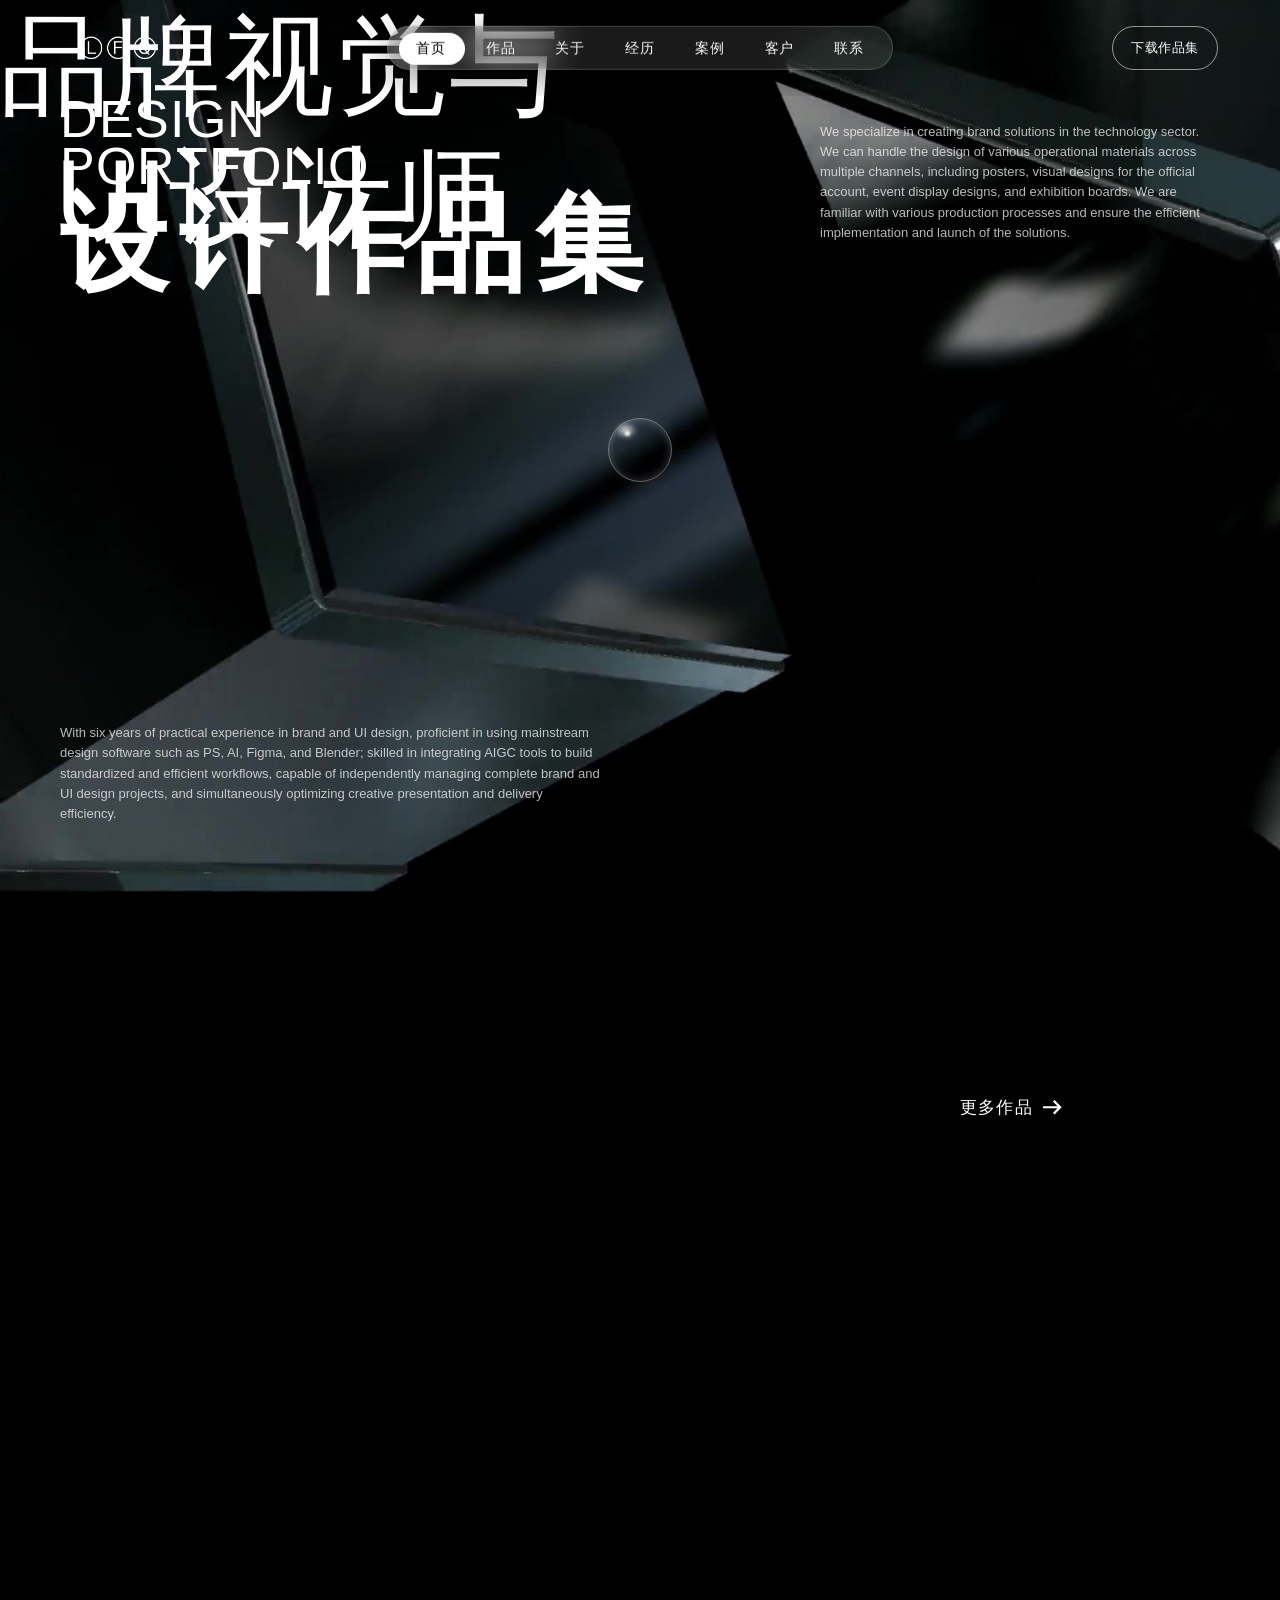
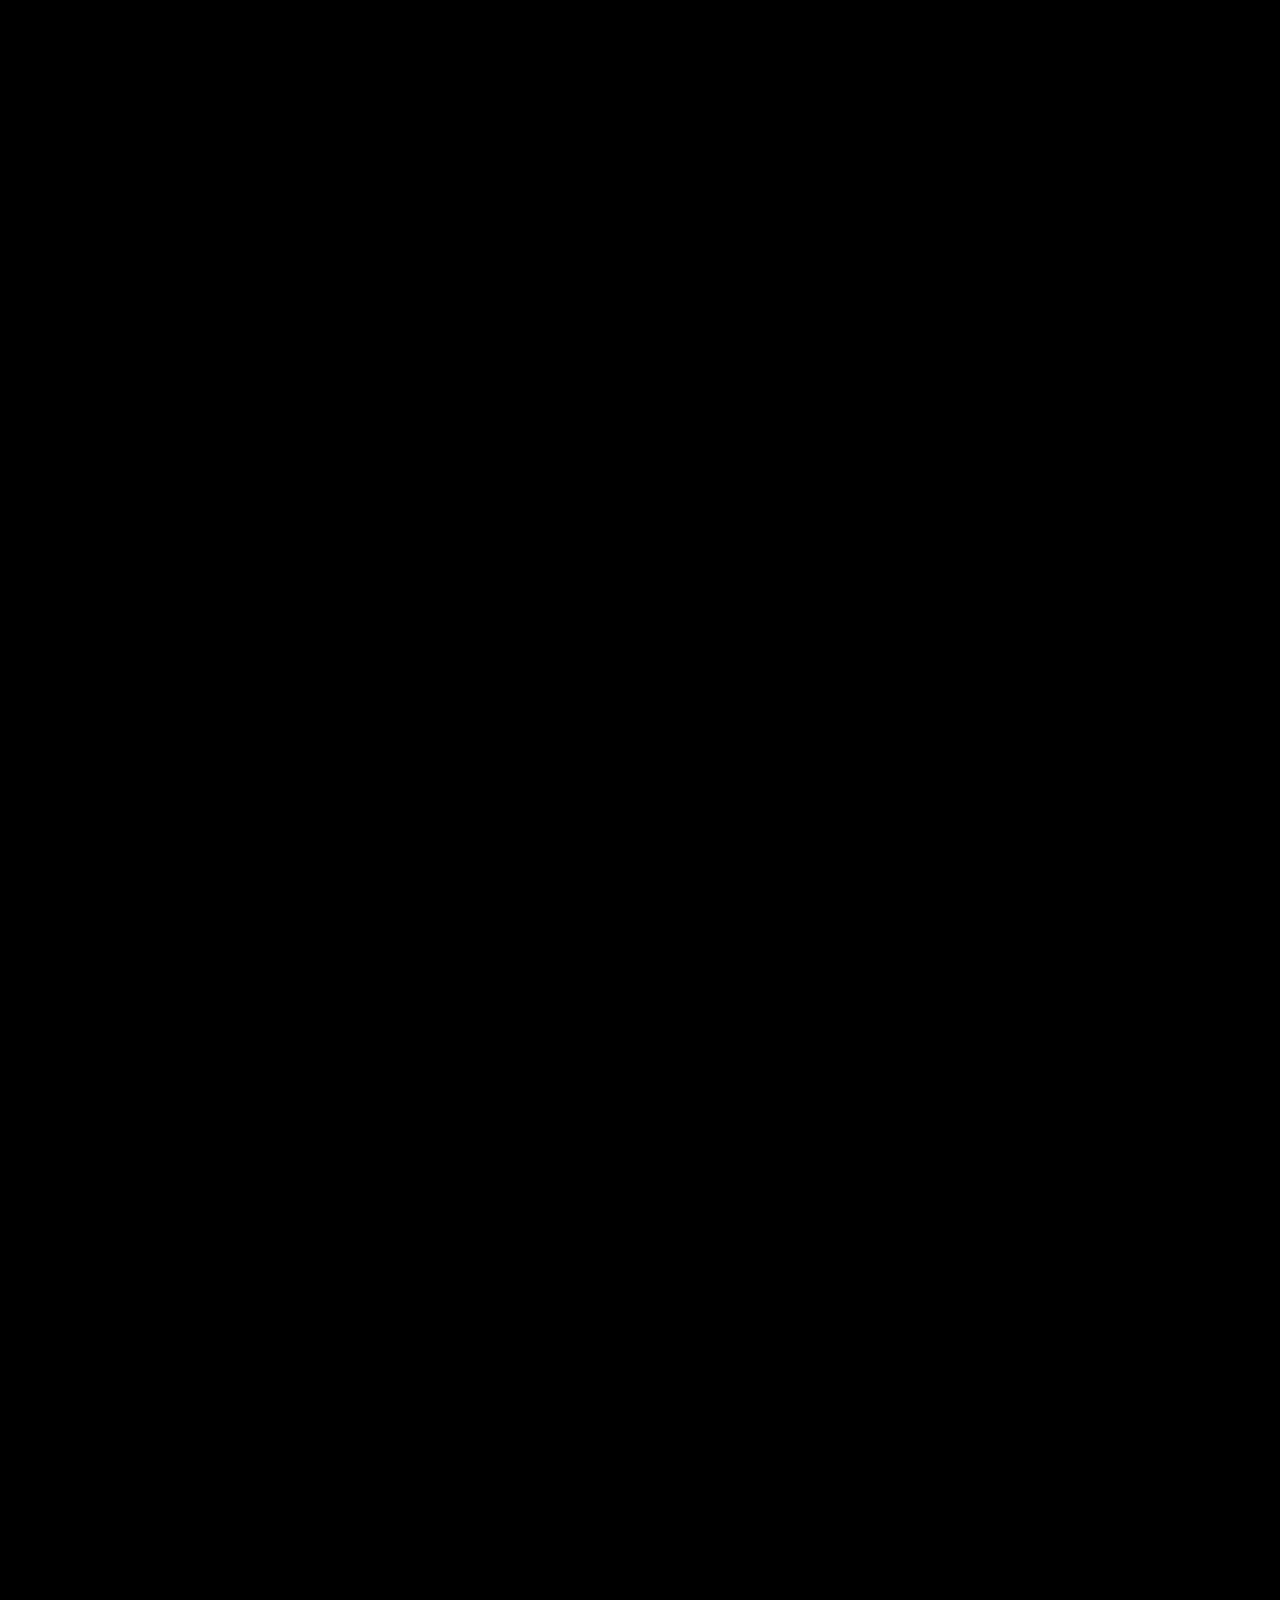
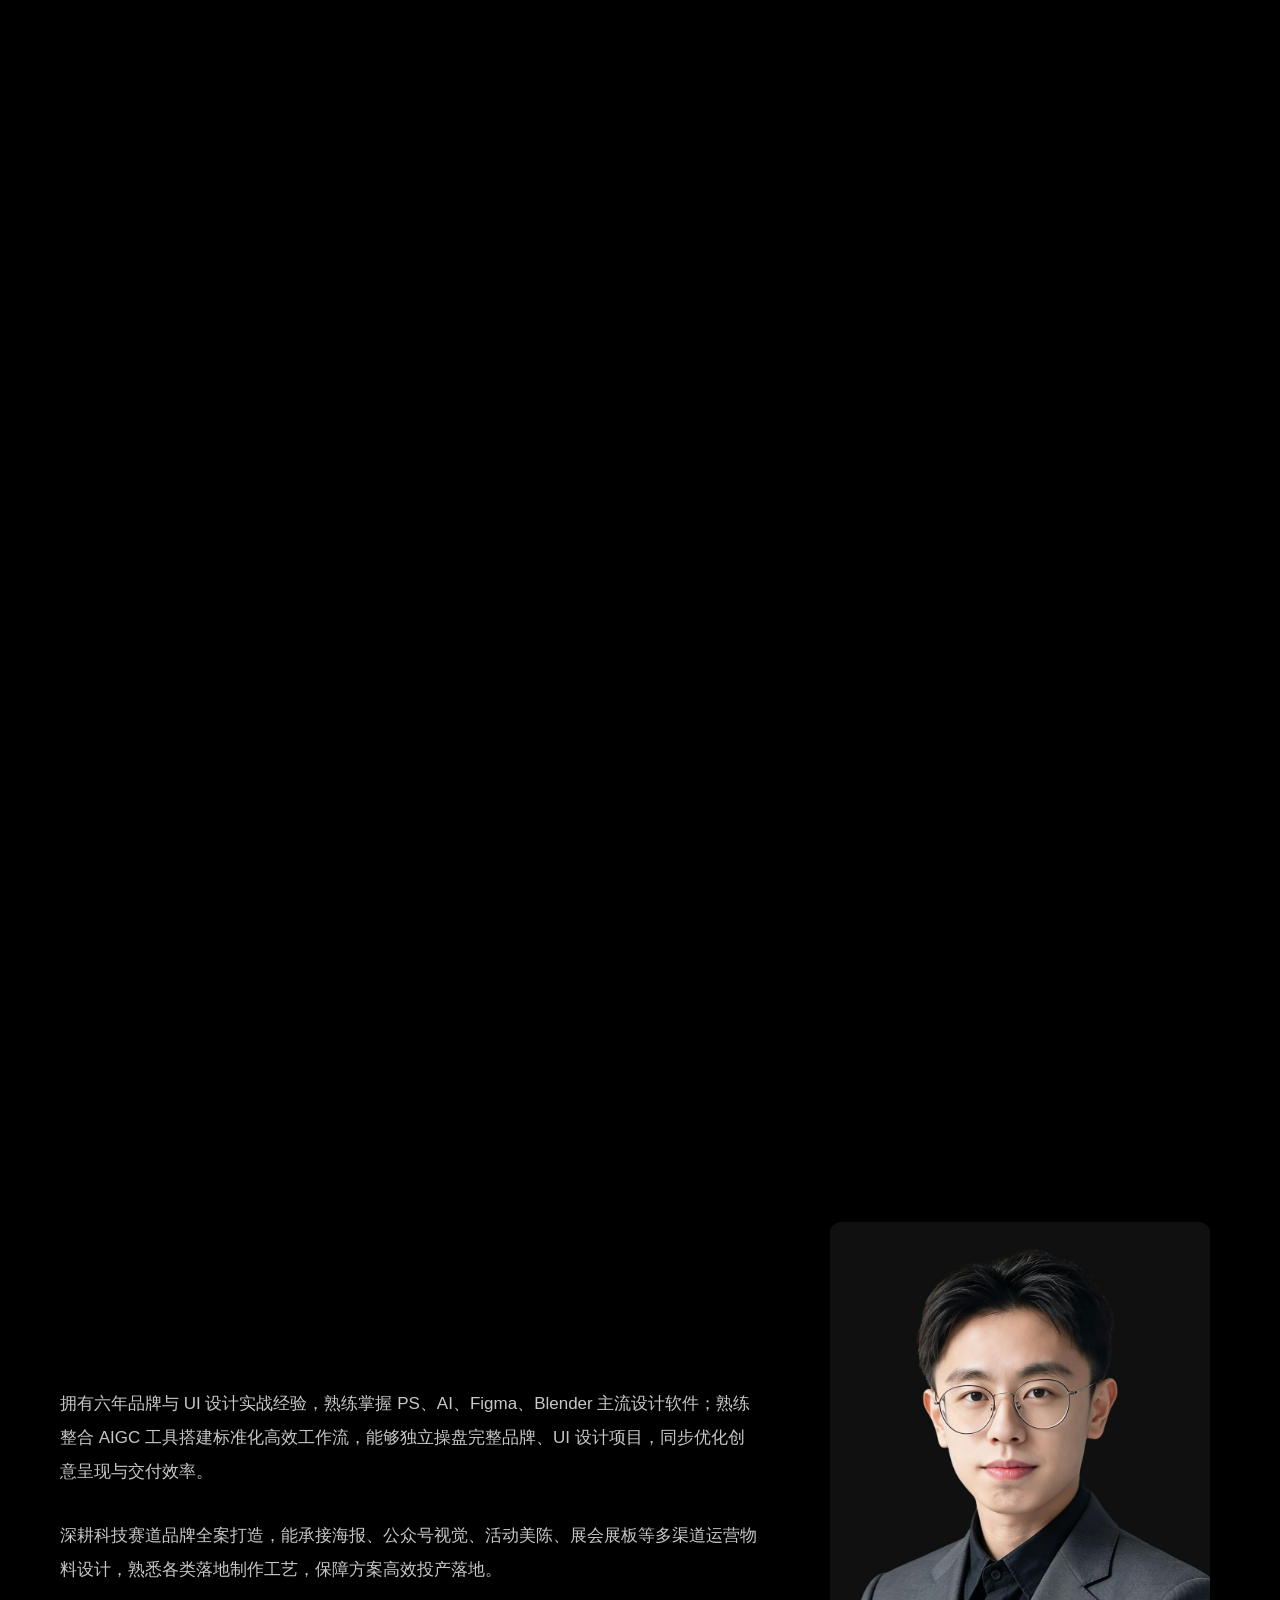
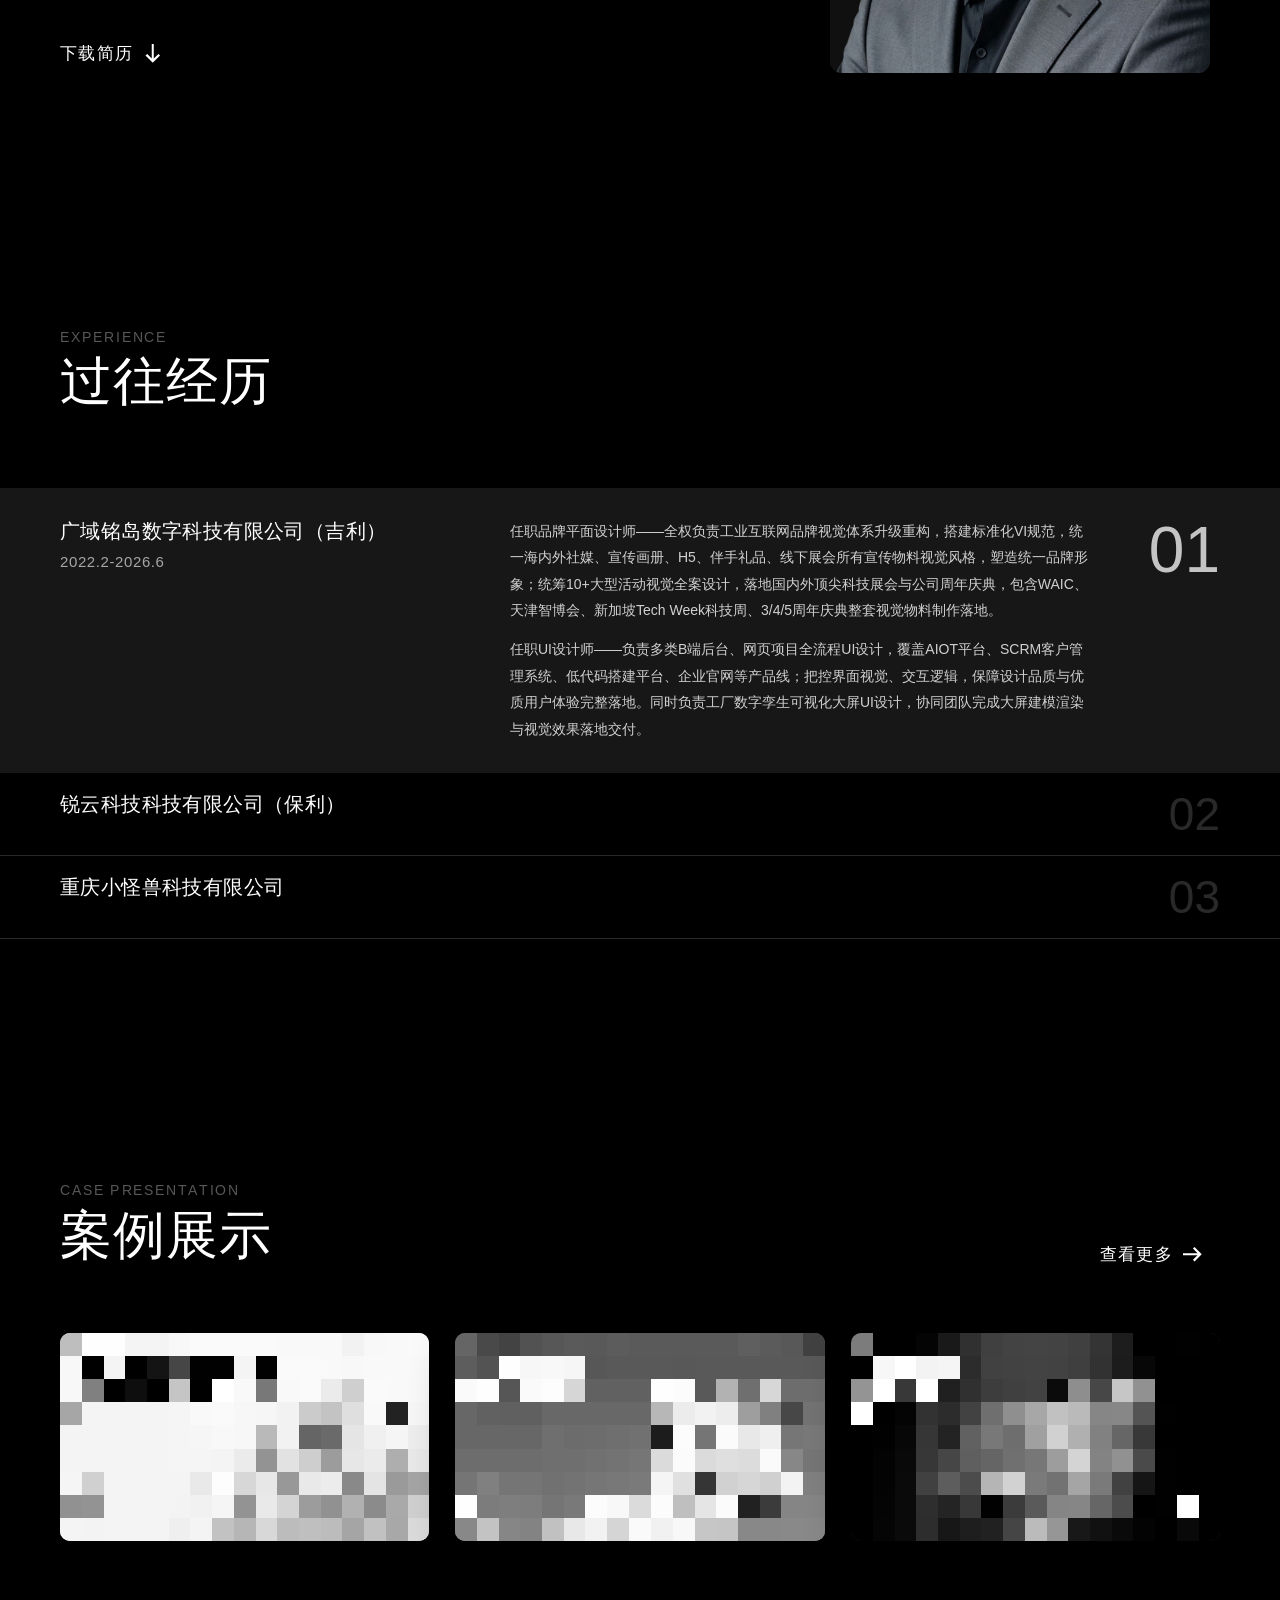
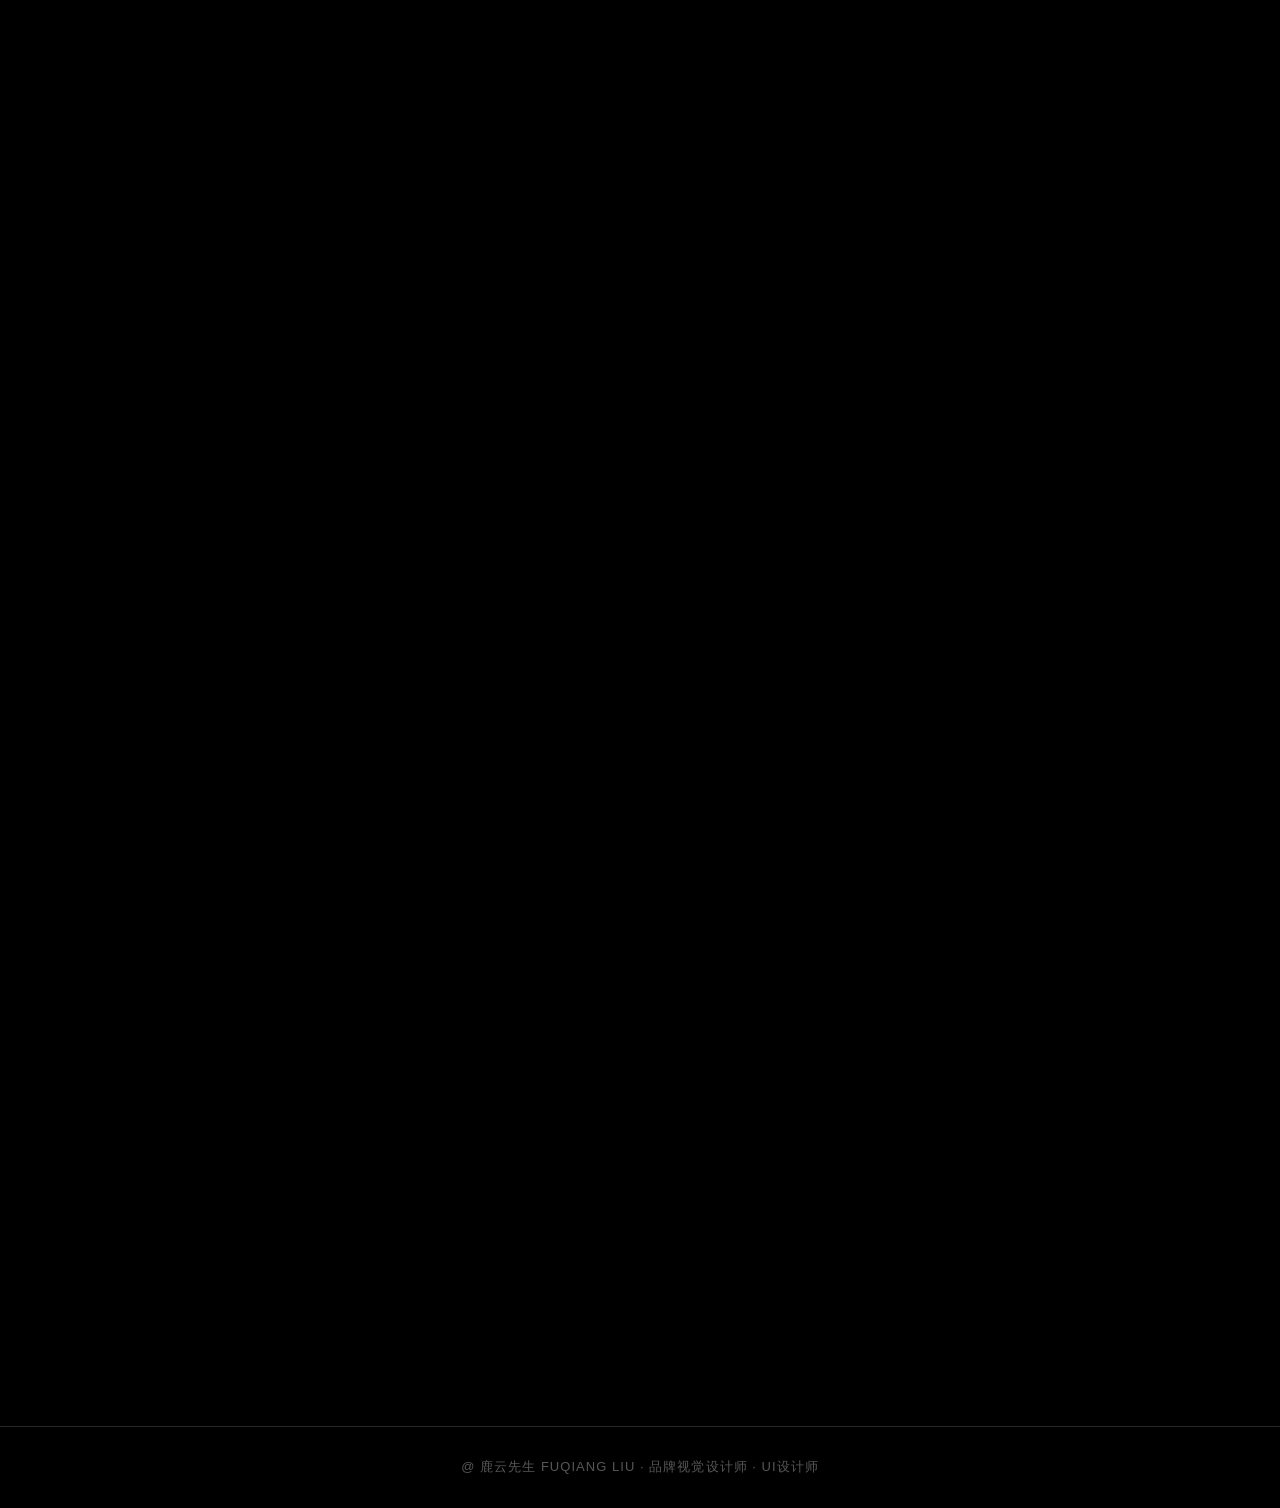
==== commit 0a856ff7: "首页加载改为等云端数据只渲染一次（与作品/项目页一致）" ====
--- a/index.html
+++ b/index.html
@@ -218,7 +218,7 @@
   <script src="js/vendor/supabase.min.js?v=20260817e" async></script>
   <script src="js/site-data-provider.js?v=20260817o"></script>
   <script src="js/analytics.js?v=20260817q"></script>
-  <script src="js/main.js?v=20260817r"></script>
+  <script src="js/main.js?v=20260817t"></script>
   <script src="js/liquid-glass.js?v=20260817f"></script>
 </body>
 </html>
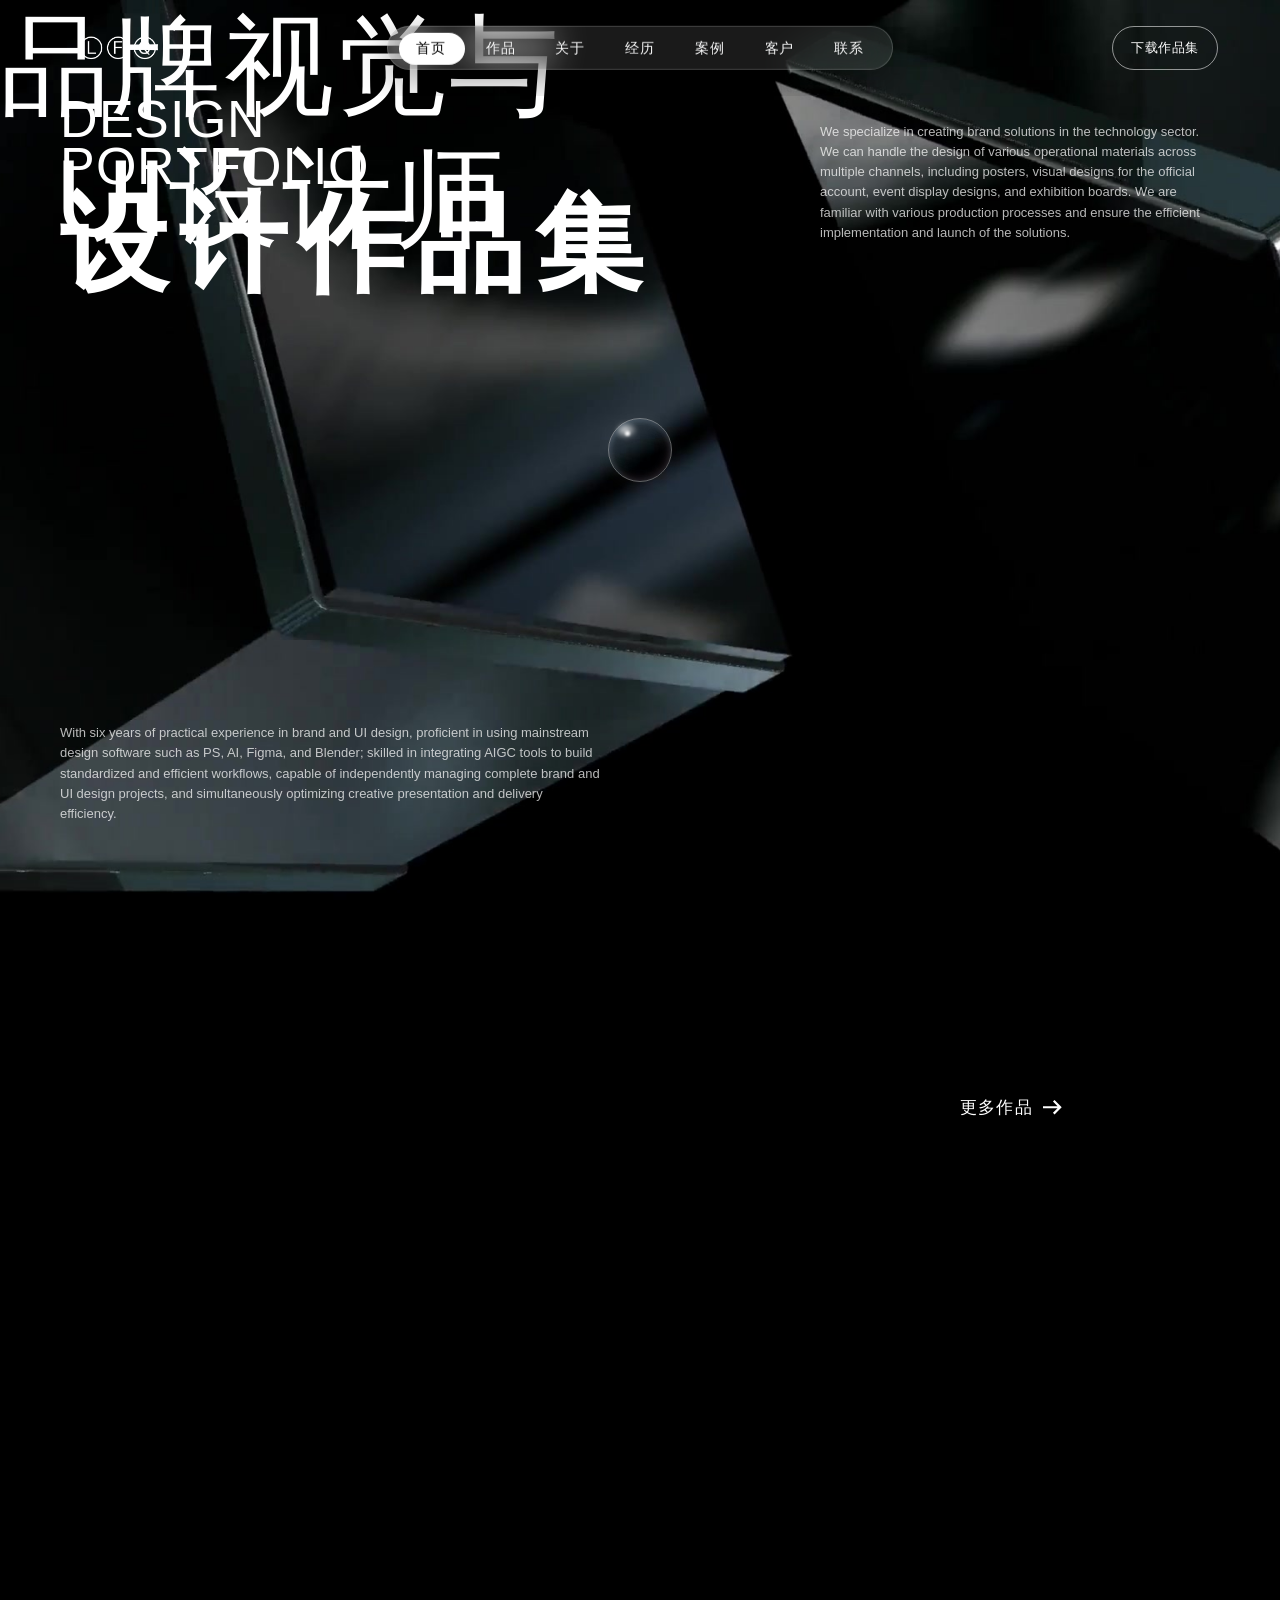
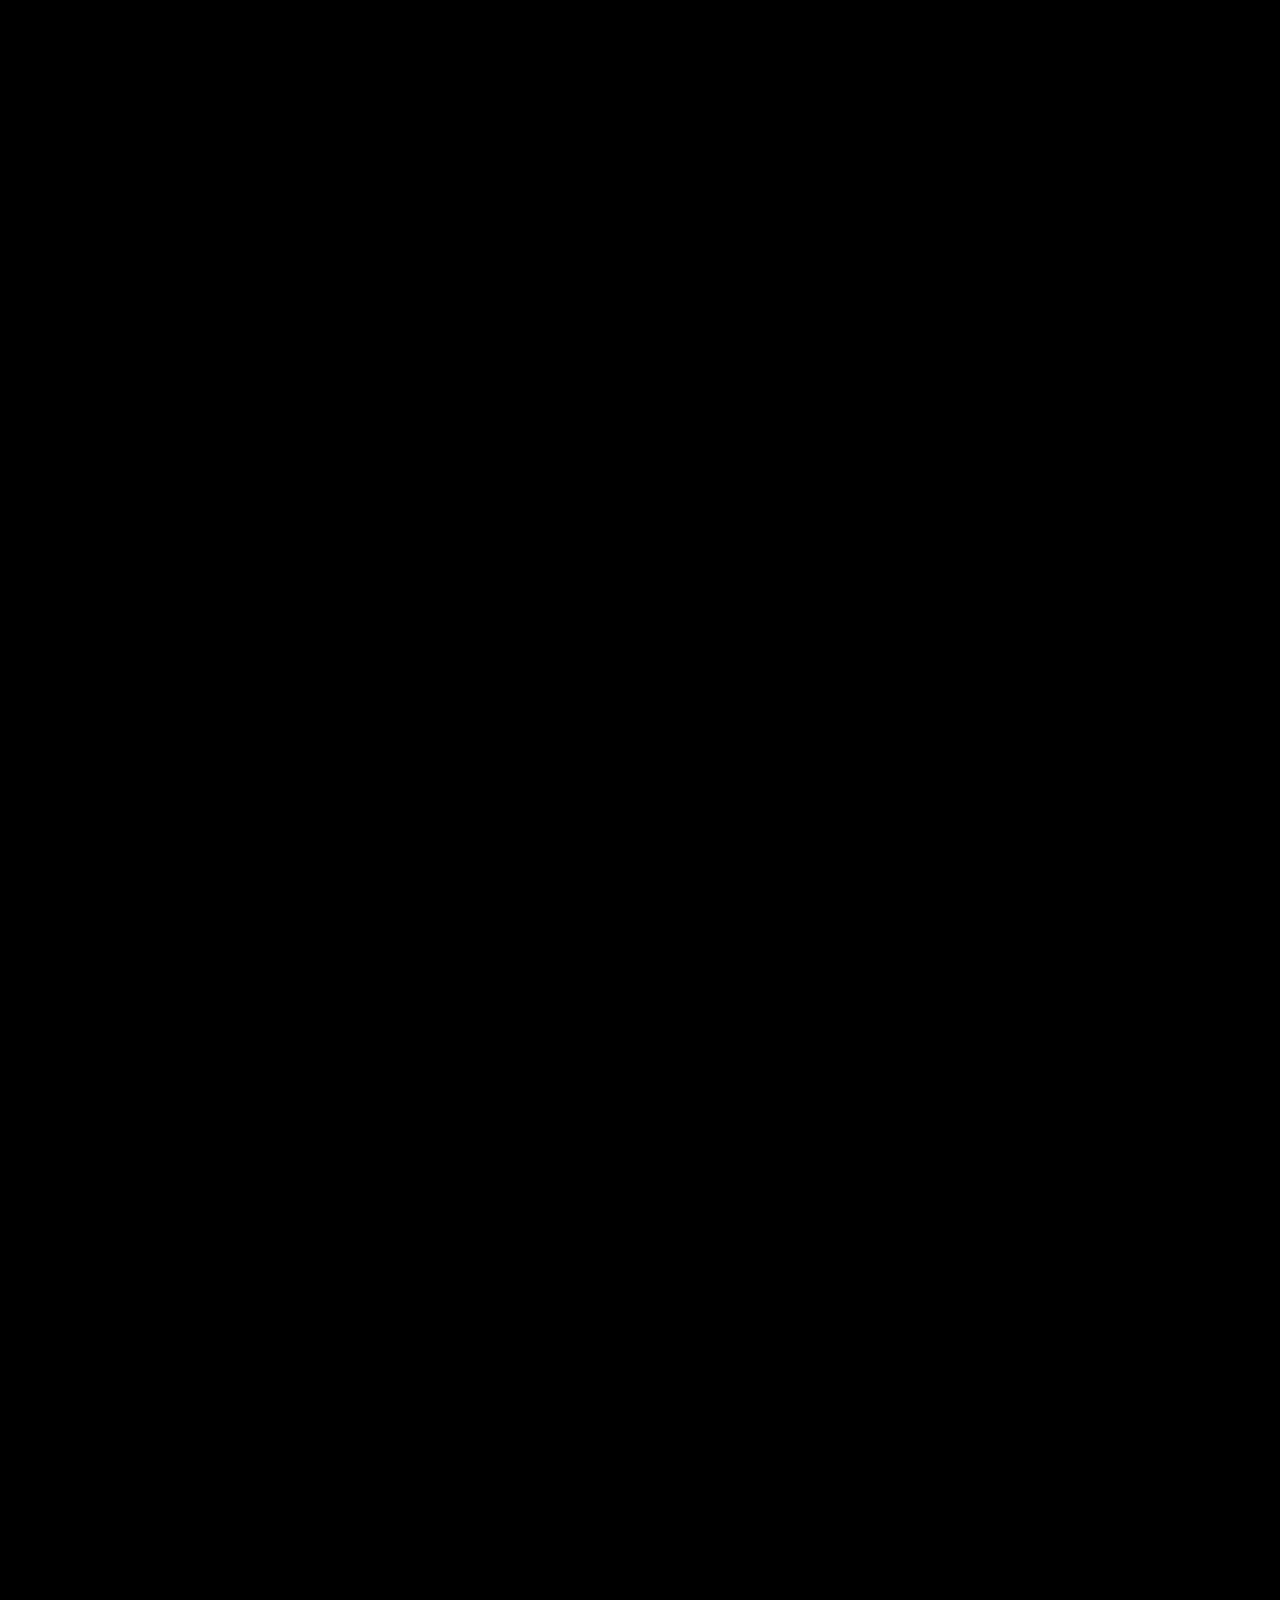
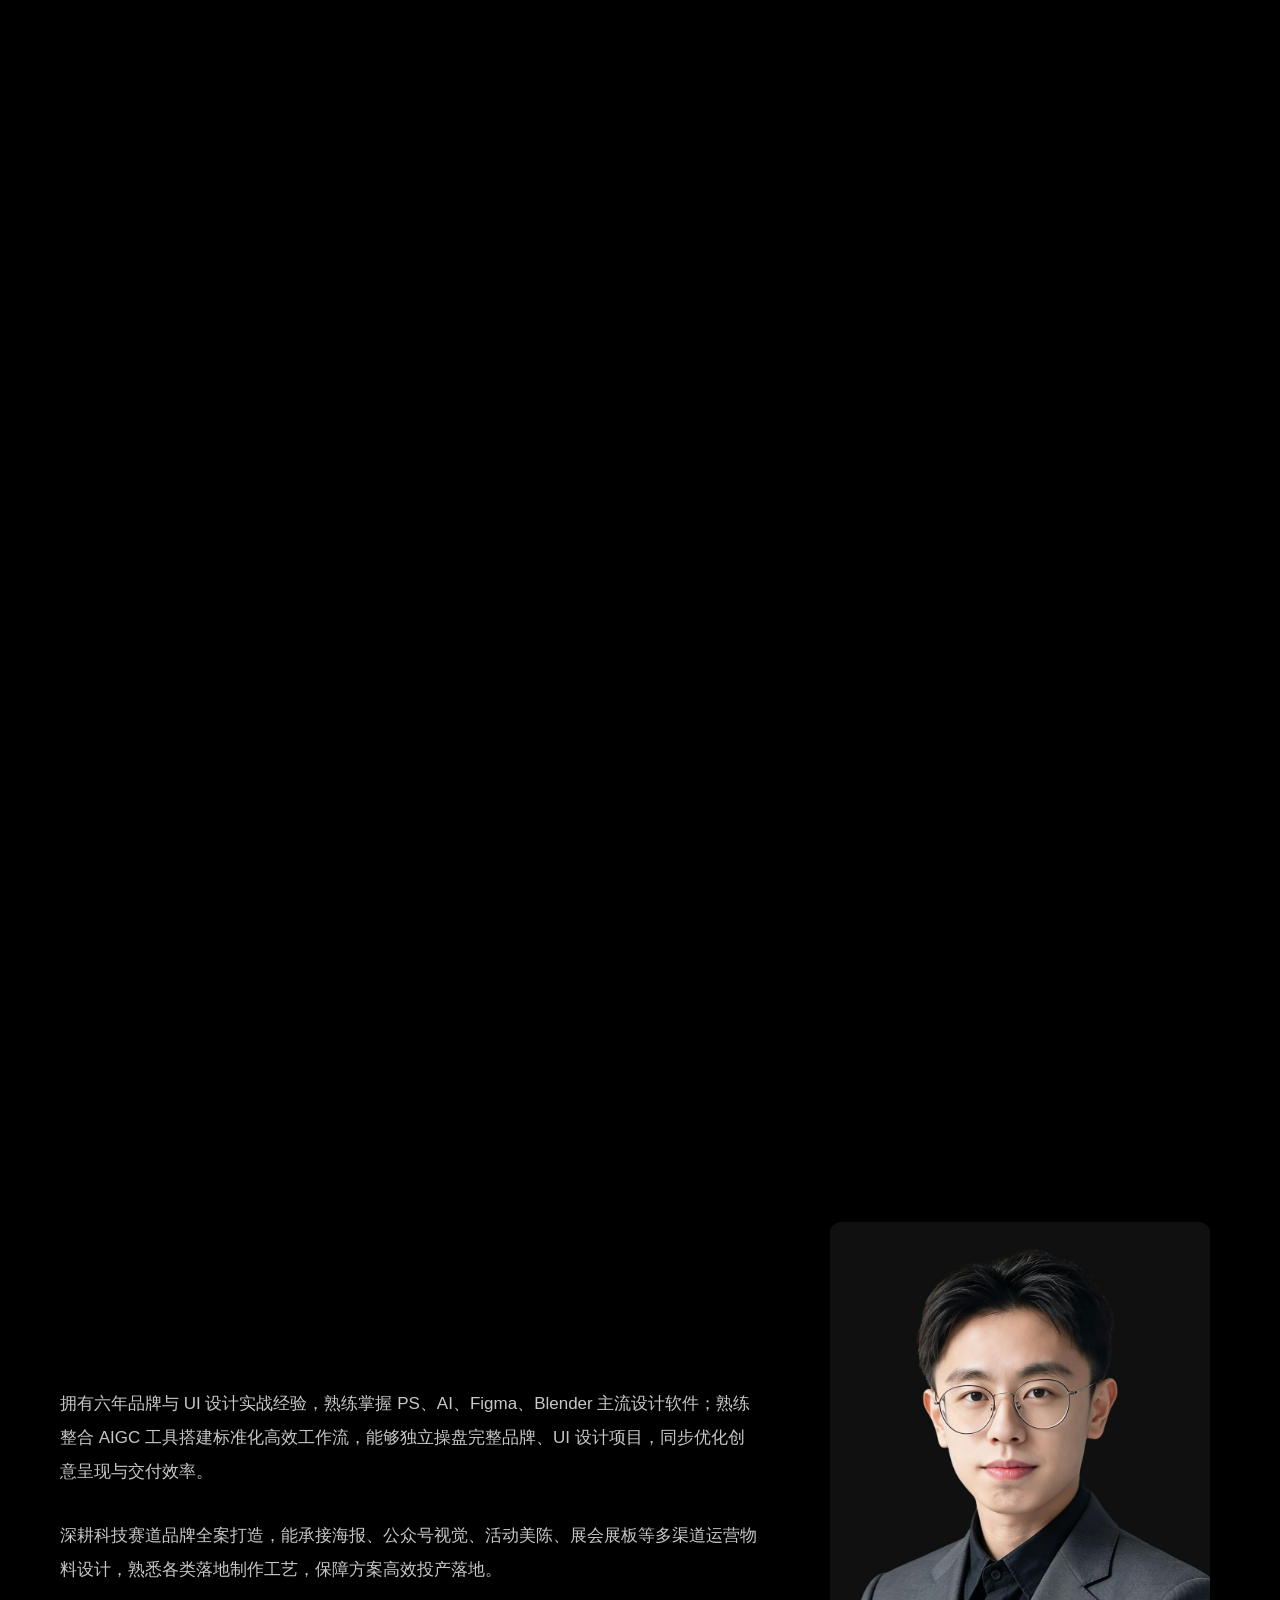
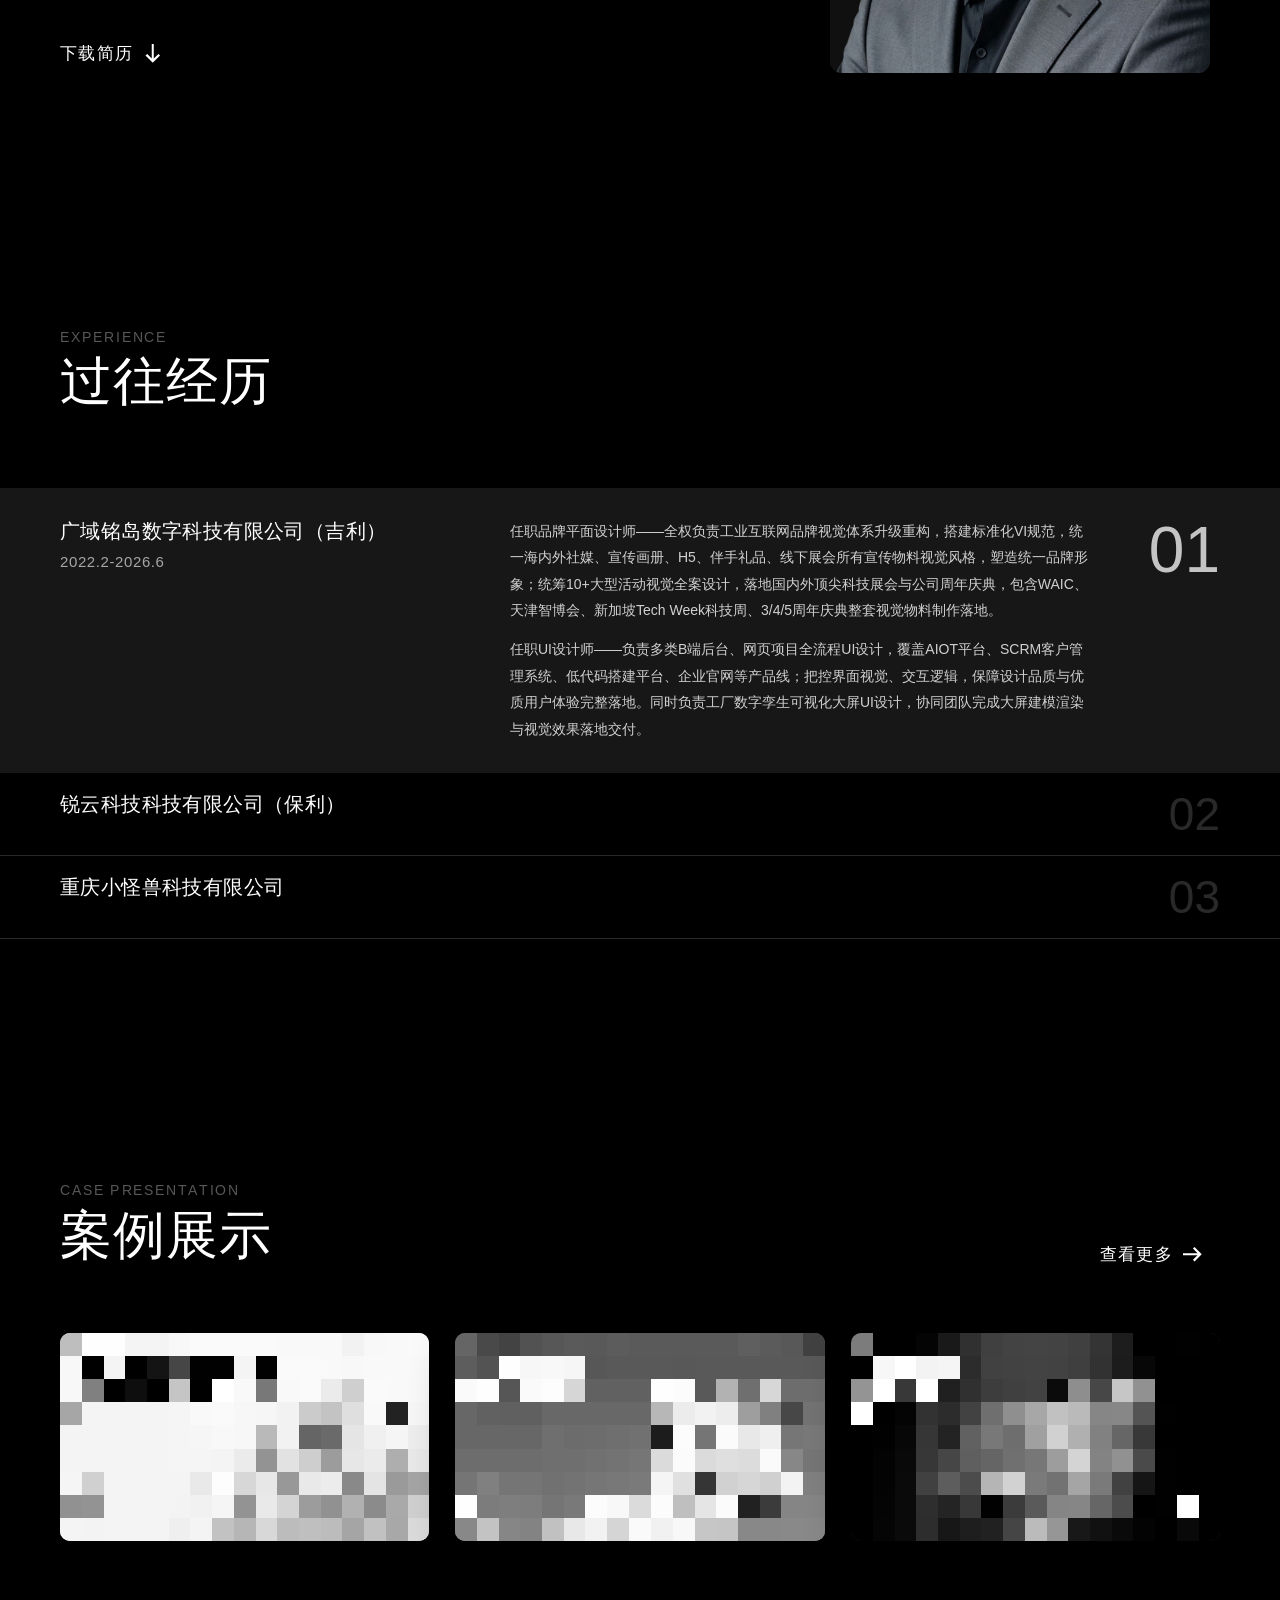
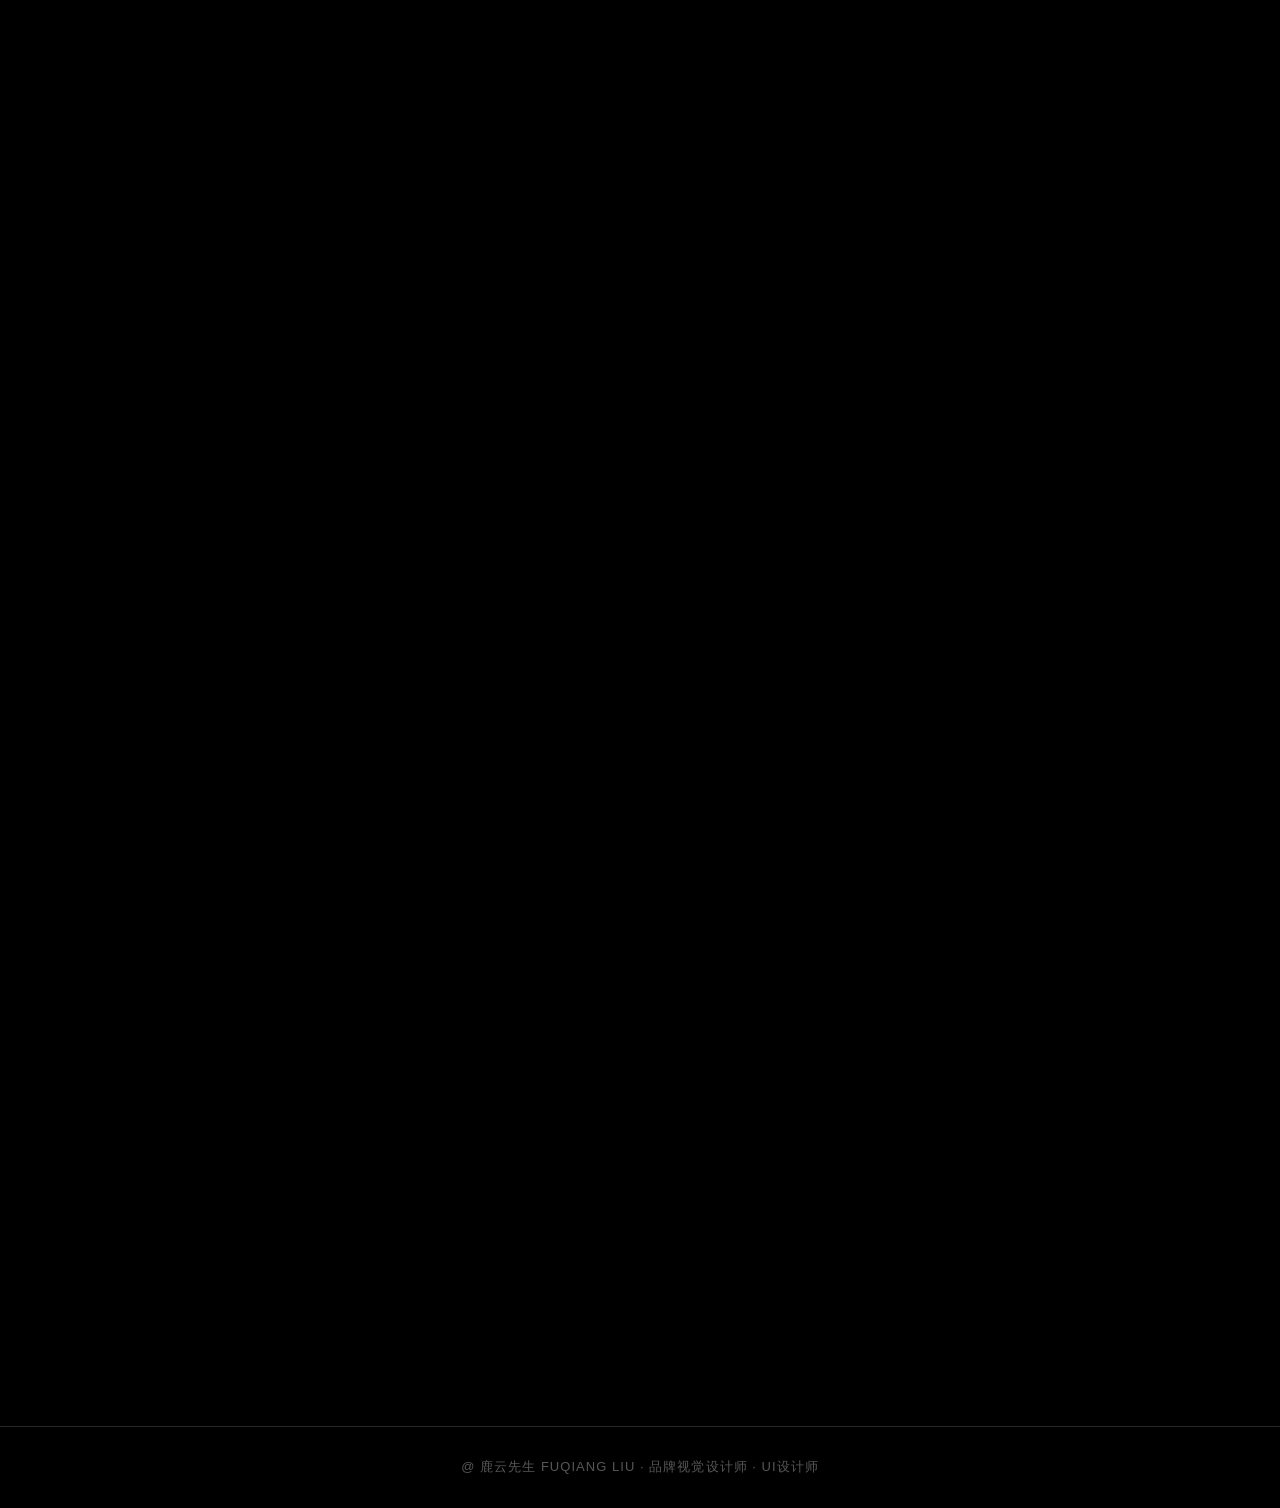
==== commit 0f1fe872: "全部项目页改为等云端数据只渲染一次" ====
--- a/index.html
+++ b/index.html
@@ -10,7 +10,7 @@
   <meta property="og:type" content="website">
   <meta property="og:image" content="assets/covers/01.jpg">
   <link rel="icon" type="image/svg+xml" href="assets/favicon.svg">
-  <link rel="stylesheet" href="css/style.css?v=20260817s">
+  <link rel="stylesheet" href="css/style.css?v=20260817t">
 </head>
 <body>
 
--- a/css/style.css
+++ b/css/style.css
@@ -1608,6 +1608,11 @@
   background: var(--card);
 }
 
+/* 全部项目页加载占位：跨满整行，避免挤在某一列 */
+.page-projects .wf-loading {
+  column-span: all;
+}
+
 /* 作品展示瀑布页：纯图片瓦片 */
 .work-tile {
   display: block;
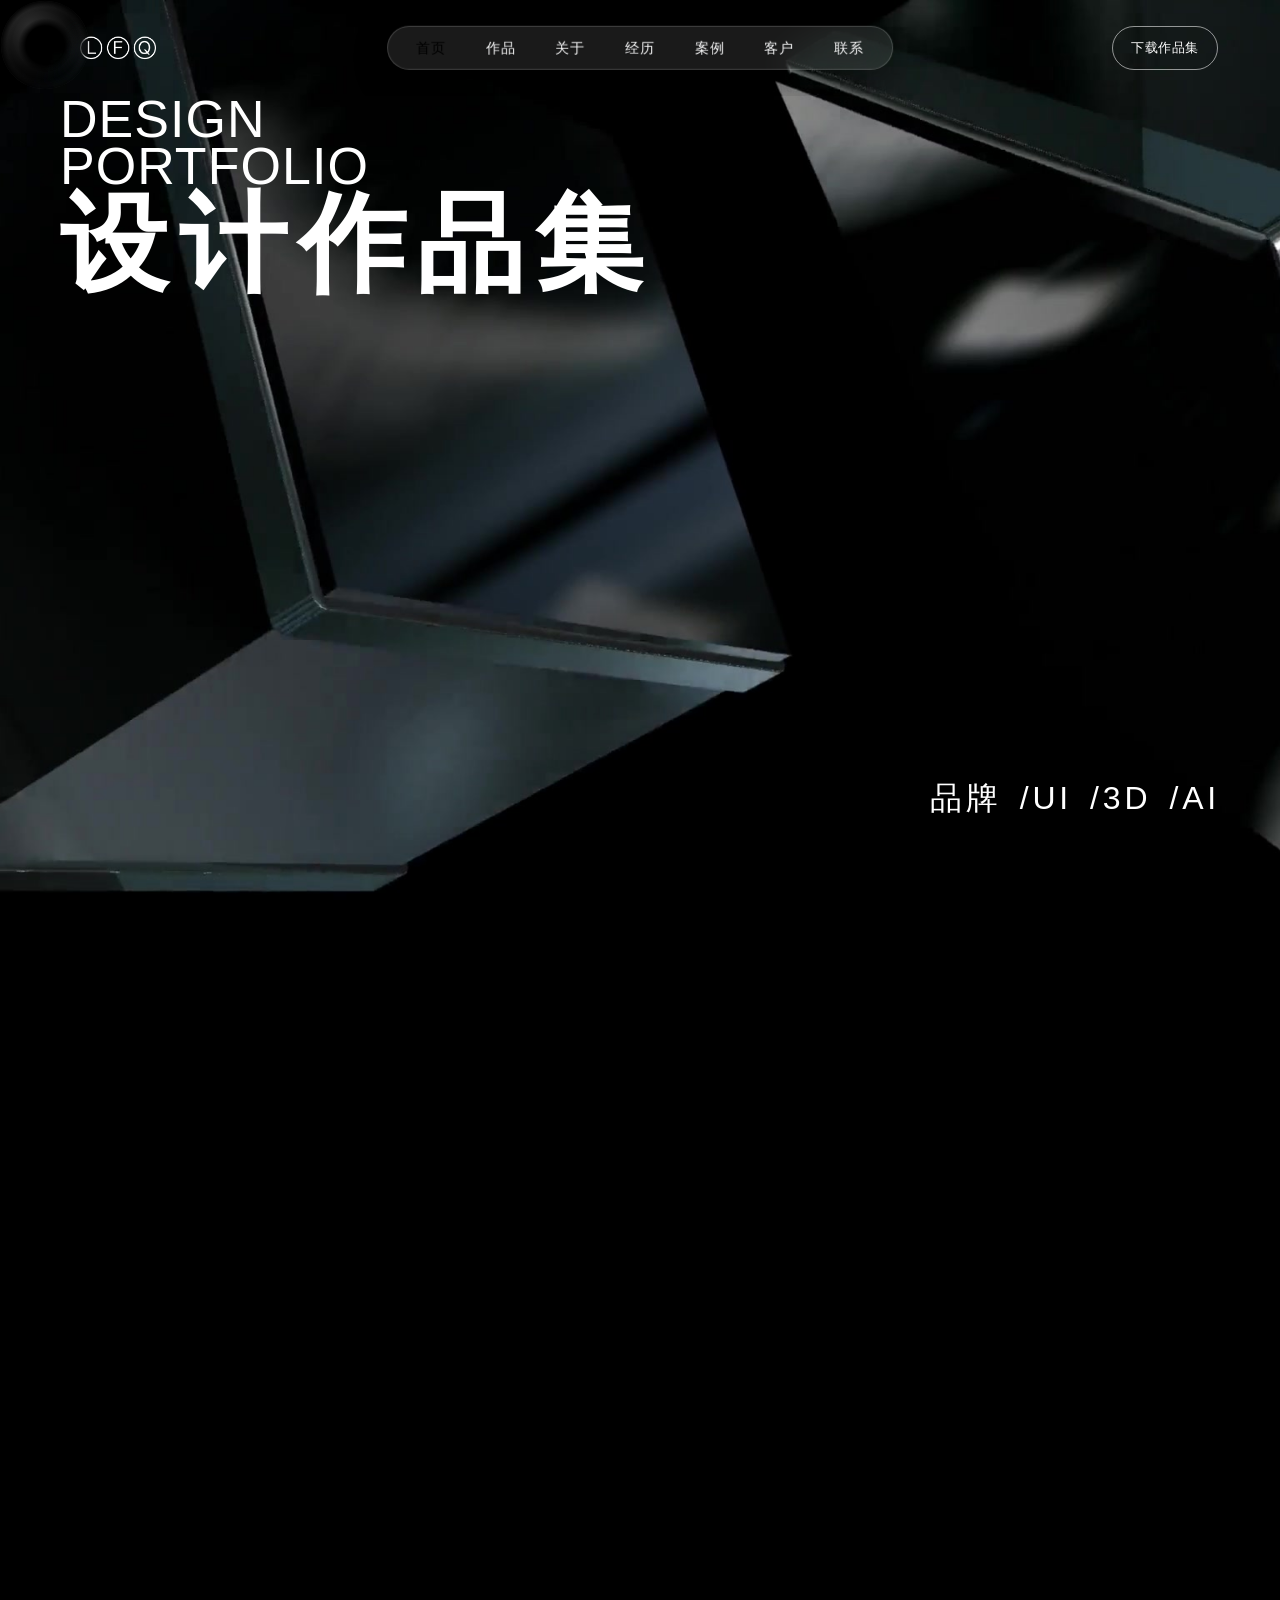
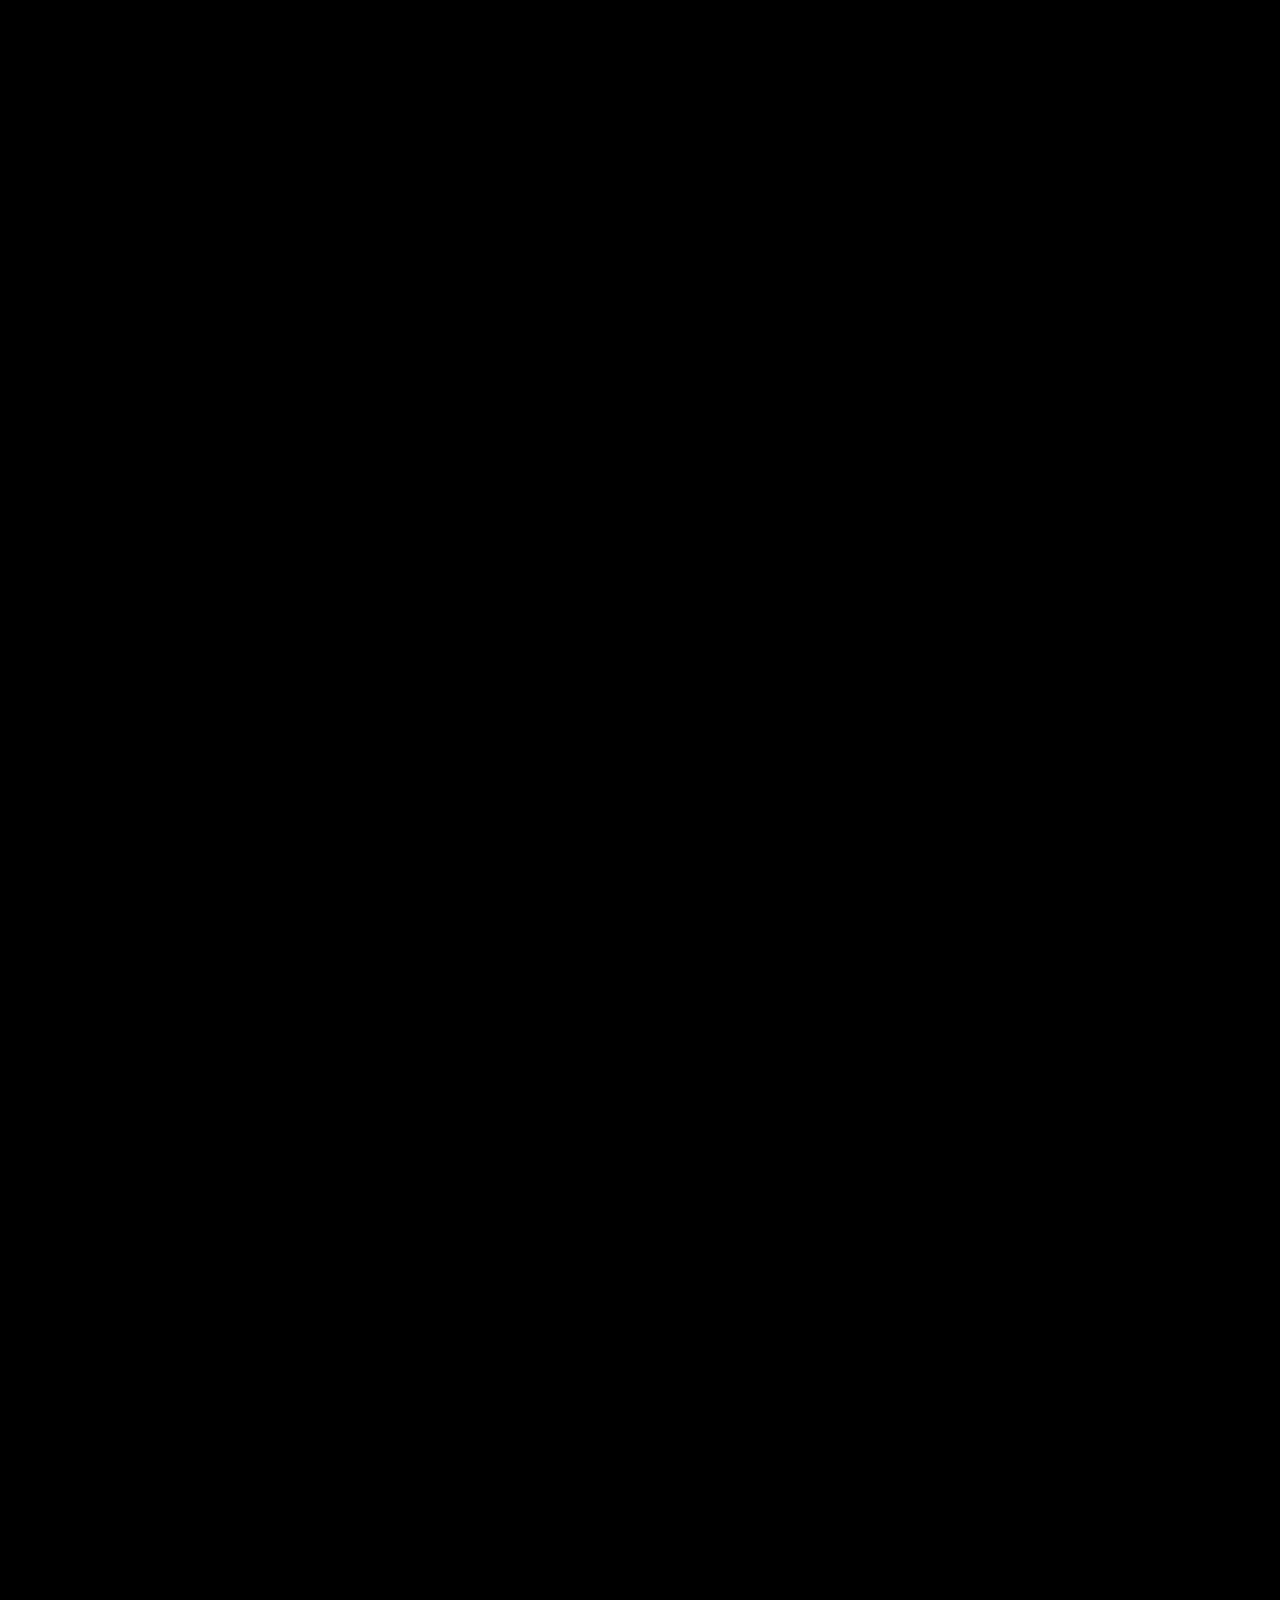
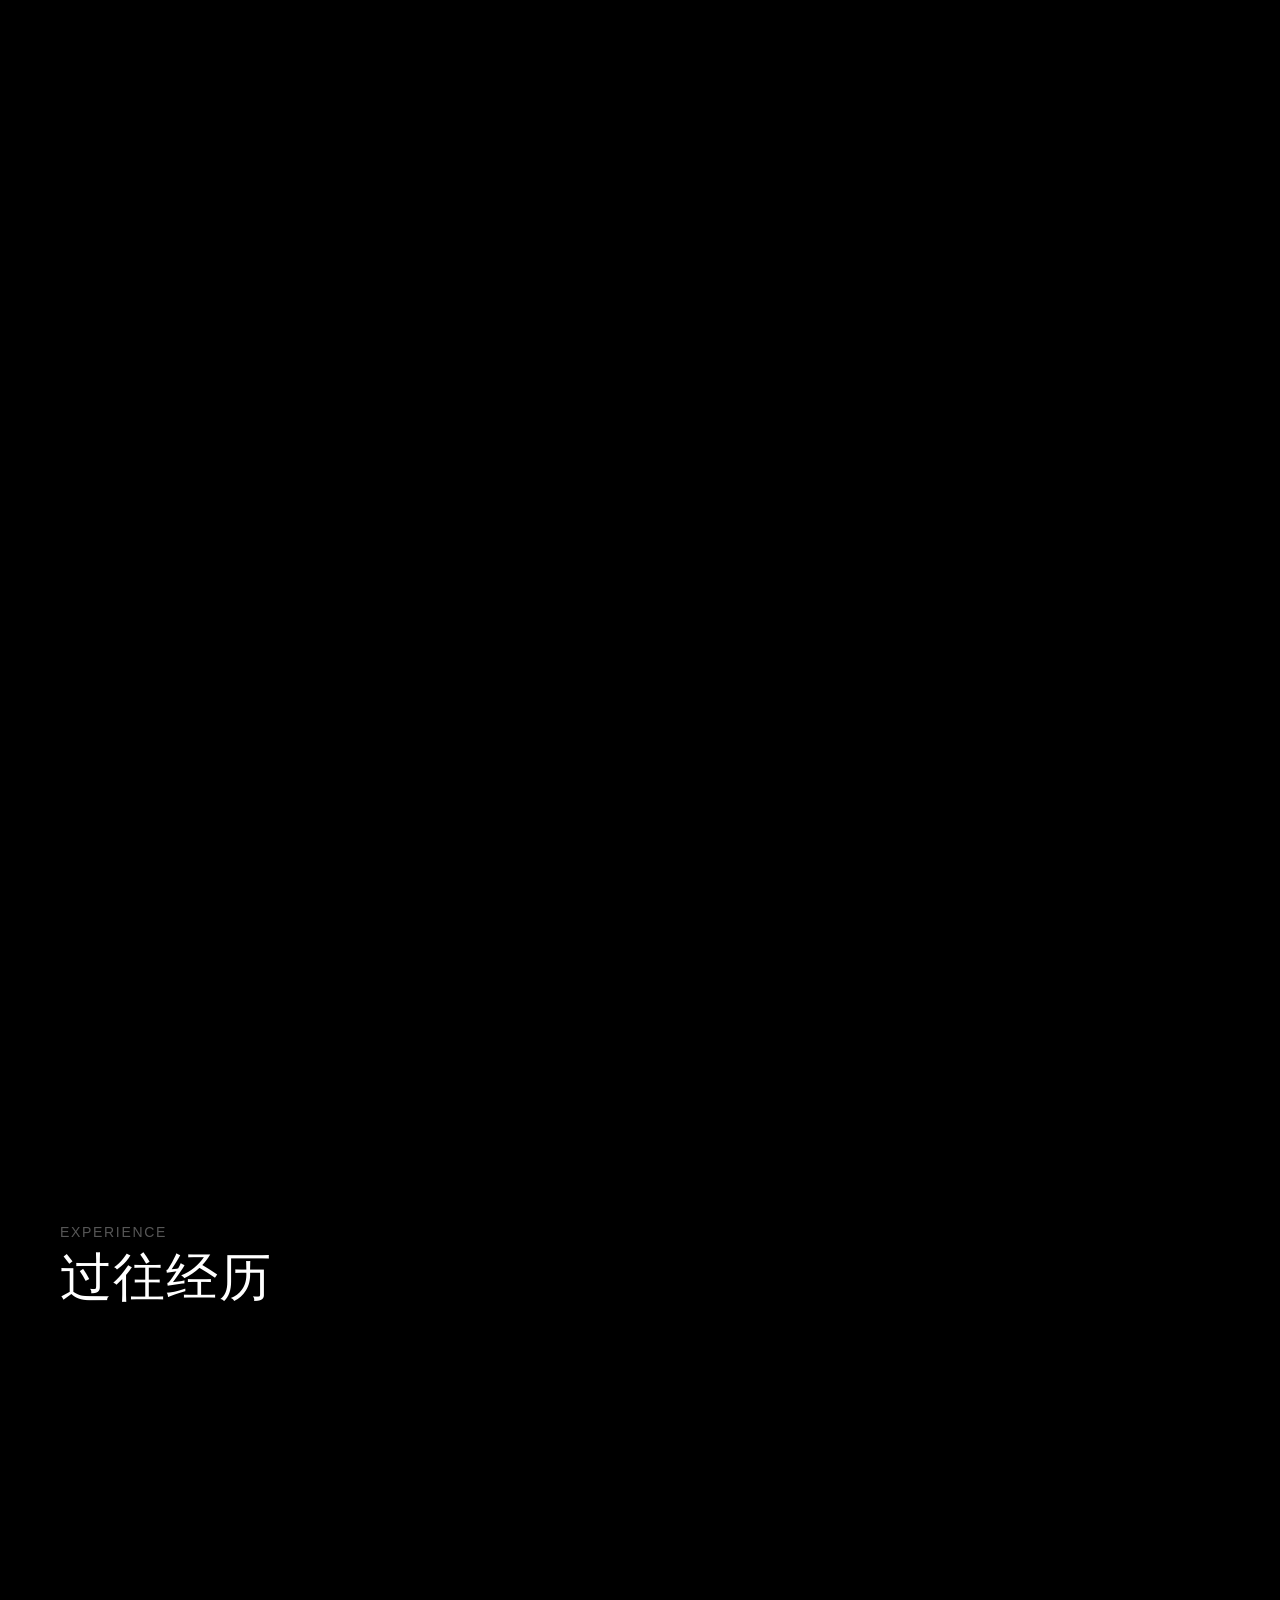
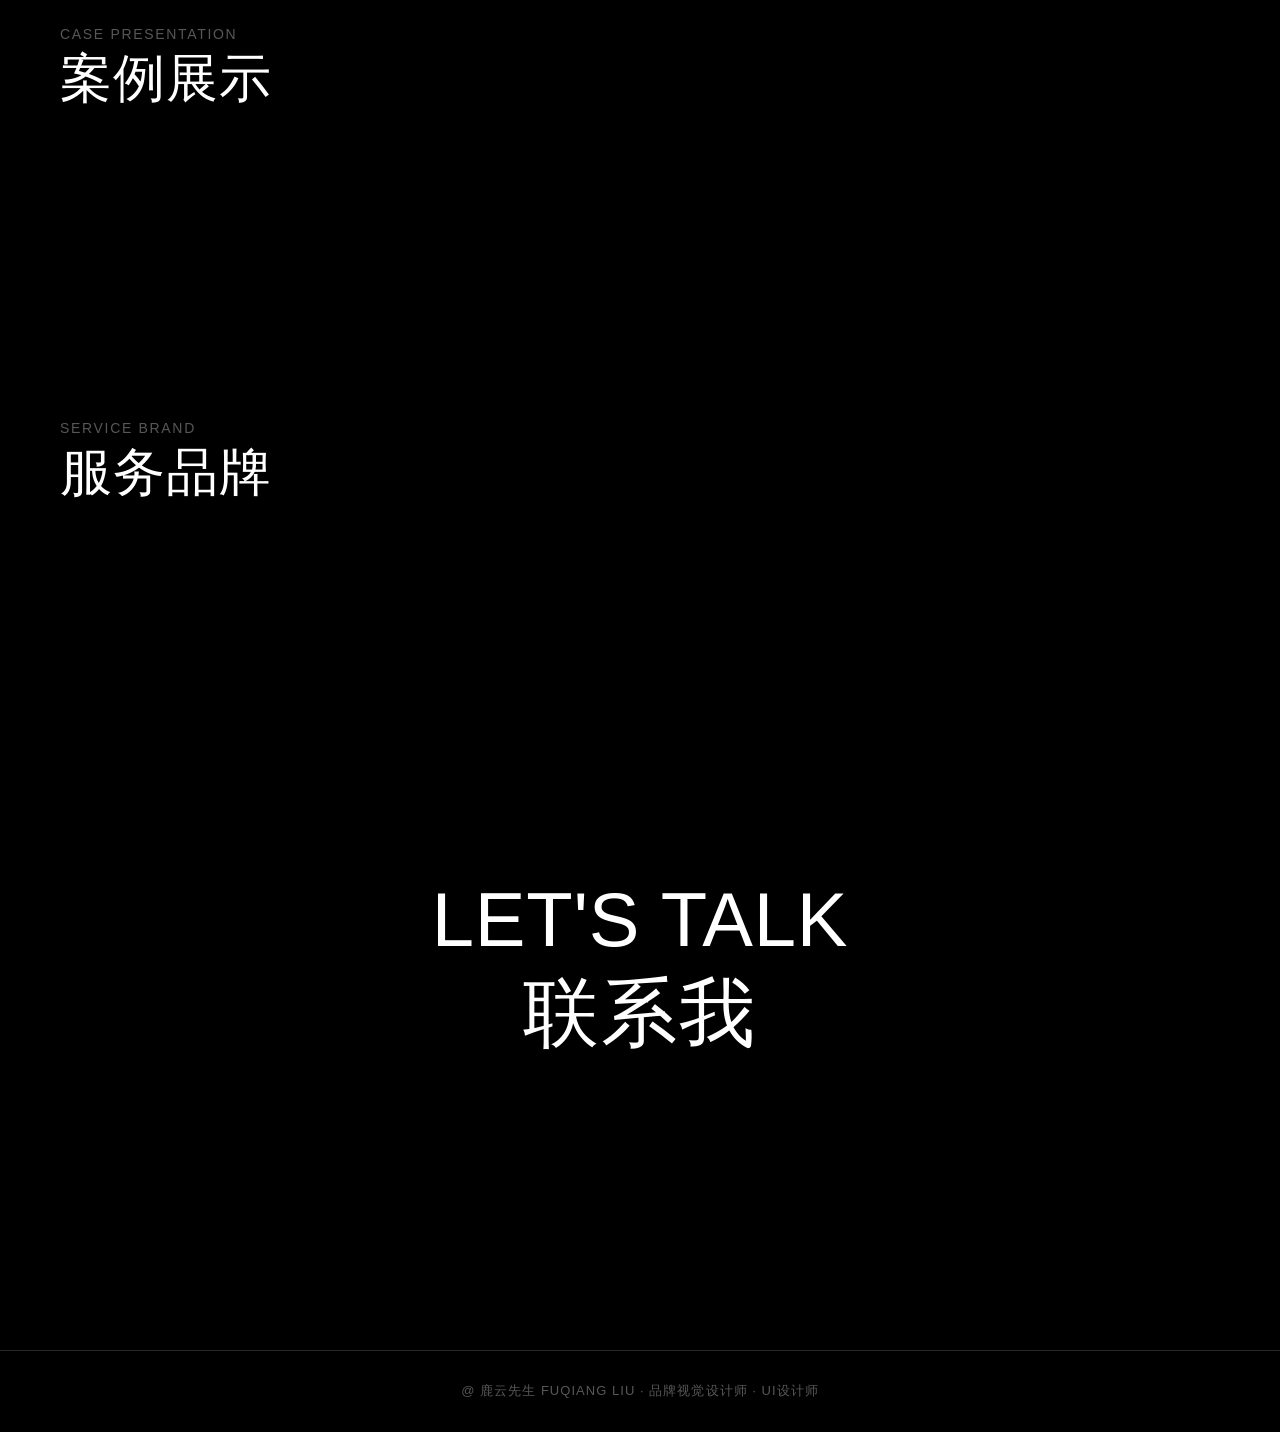
==== commit d77115b8: "放宽云端数据等待时间：首次进入避免回退本地旧图" ====
--- a/index.html
+++ b/index.html
@@ -216,7 +216,7 @@
 
   <script src="js/site-data.js?v=20260817e"></script>
   <script src="js/vendor/supabase.min.js?v=20260817e" async></script>
-  <script src="js/site-data-provider.js?v=20260817o"></script>
+  <script src="js/site-data-provider.js?v=20260817t"></script>
   <script src="js/analytics.js?v=20260817q"></script>
   <script src="js/main.js?v=20260817t"></script>
   <script src="js/liquid-glass.js?v=20260817f"></script>
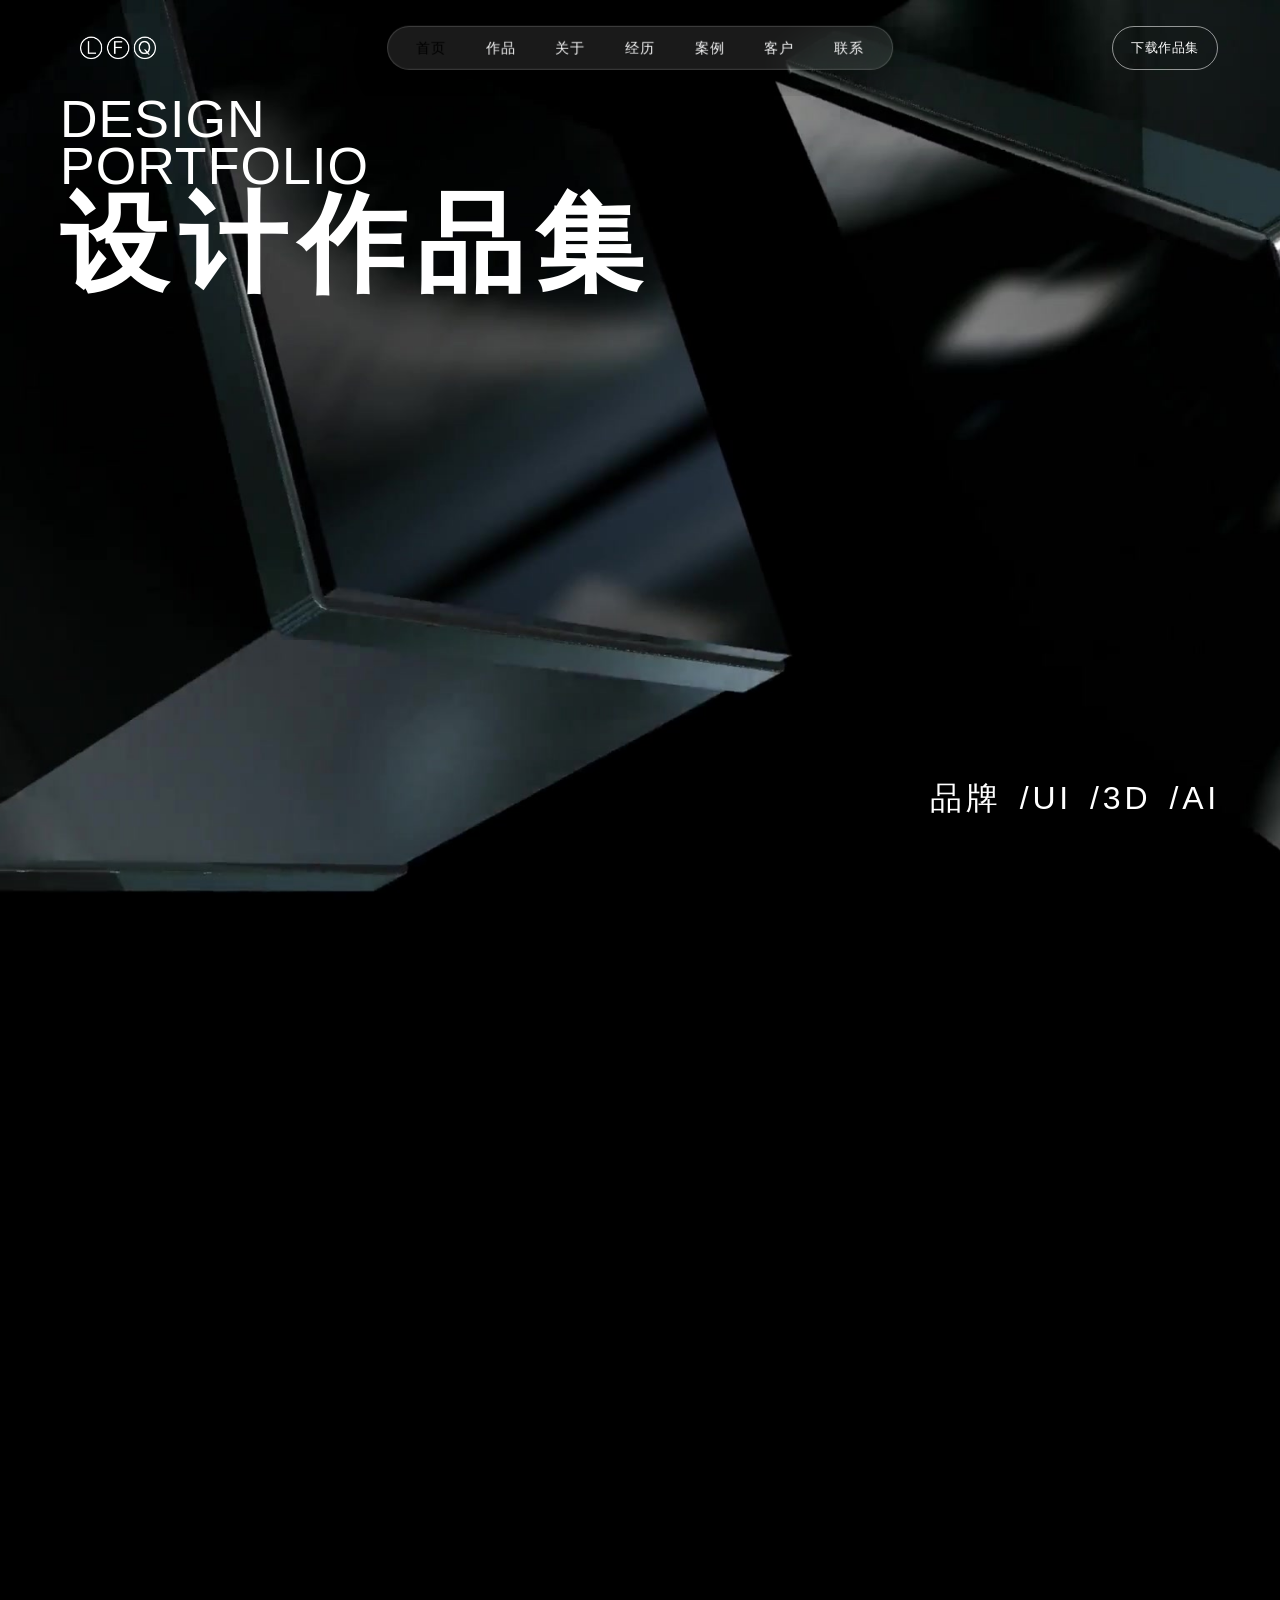
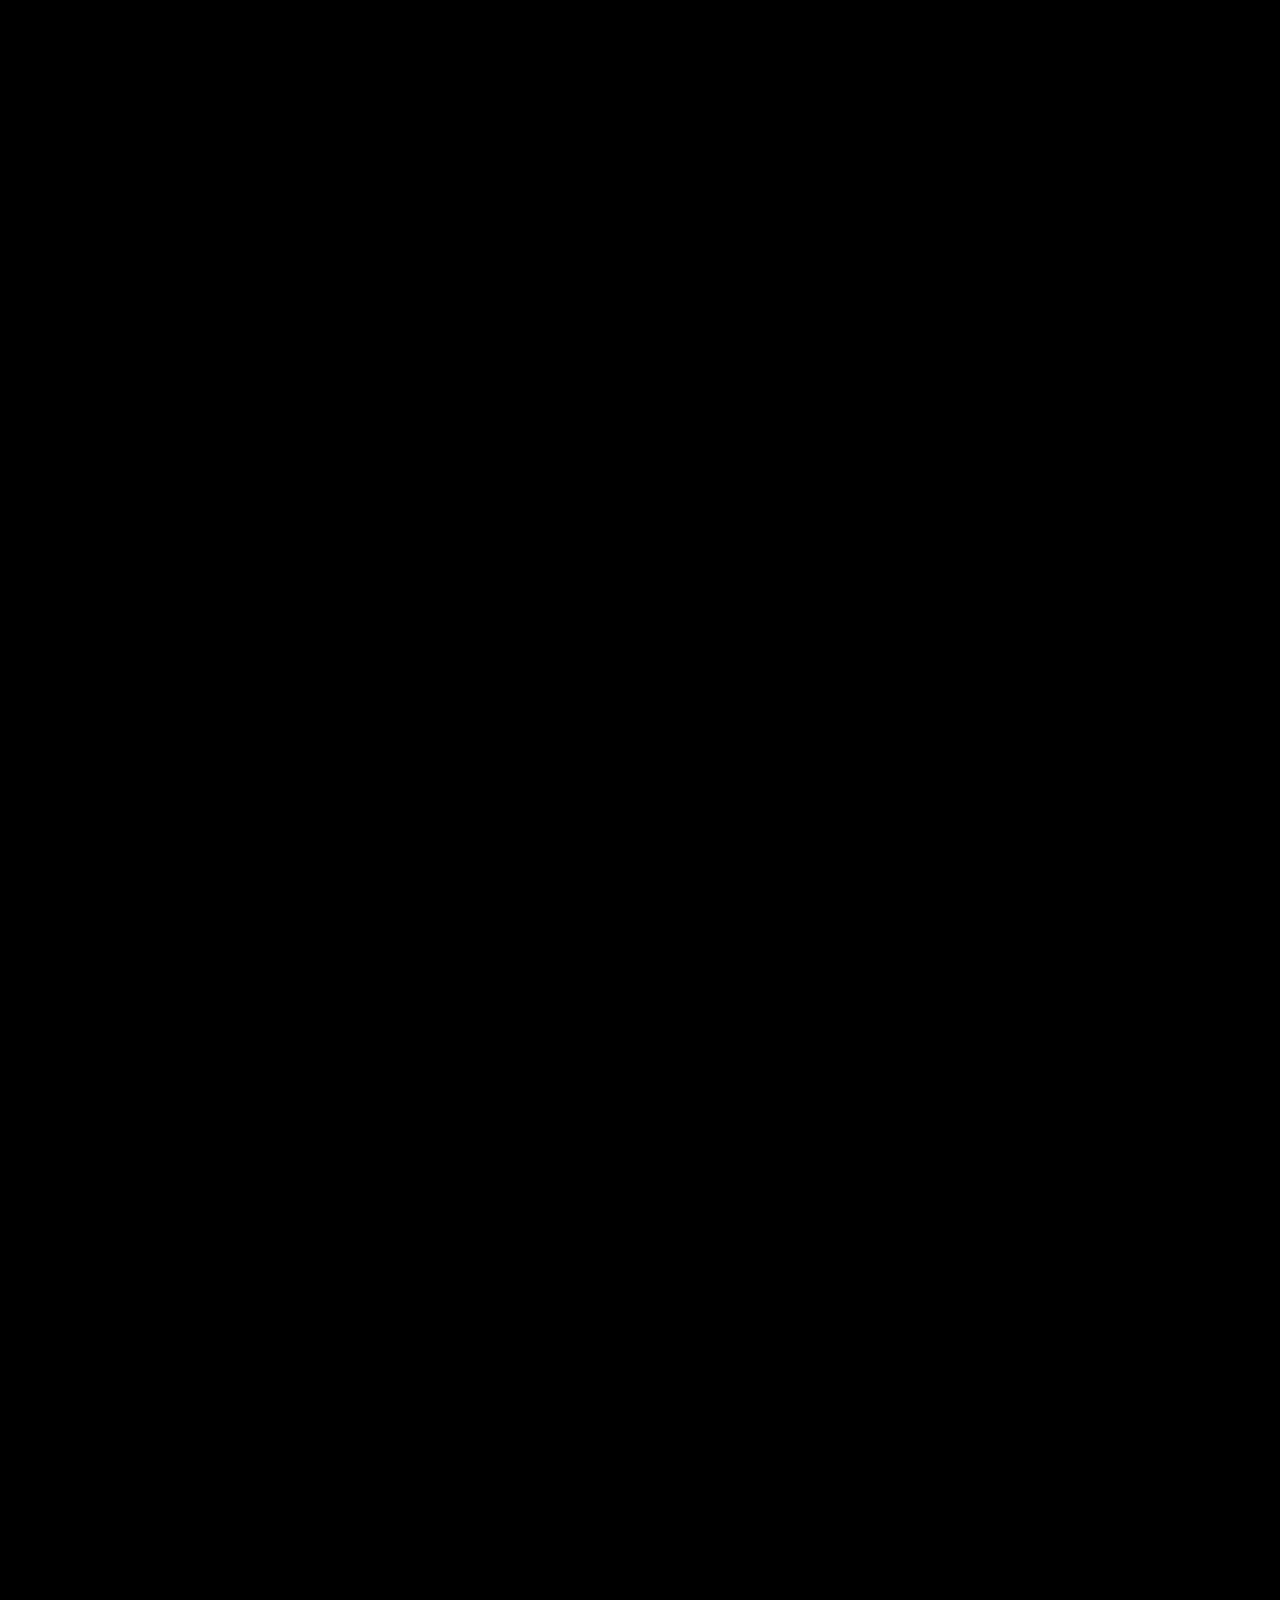
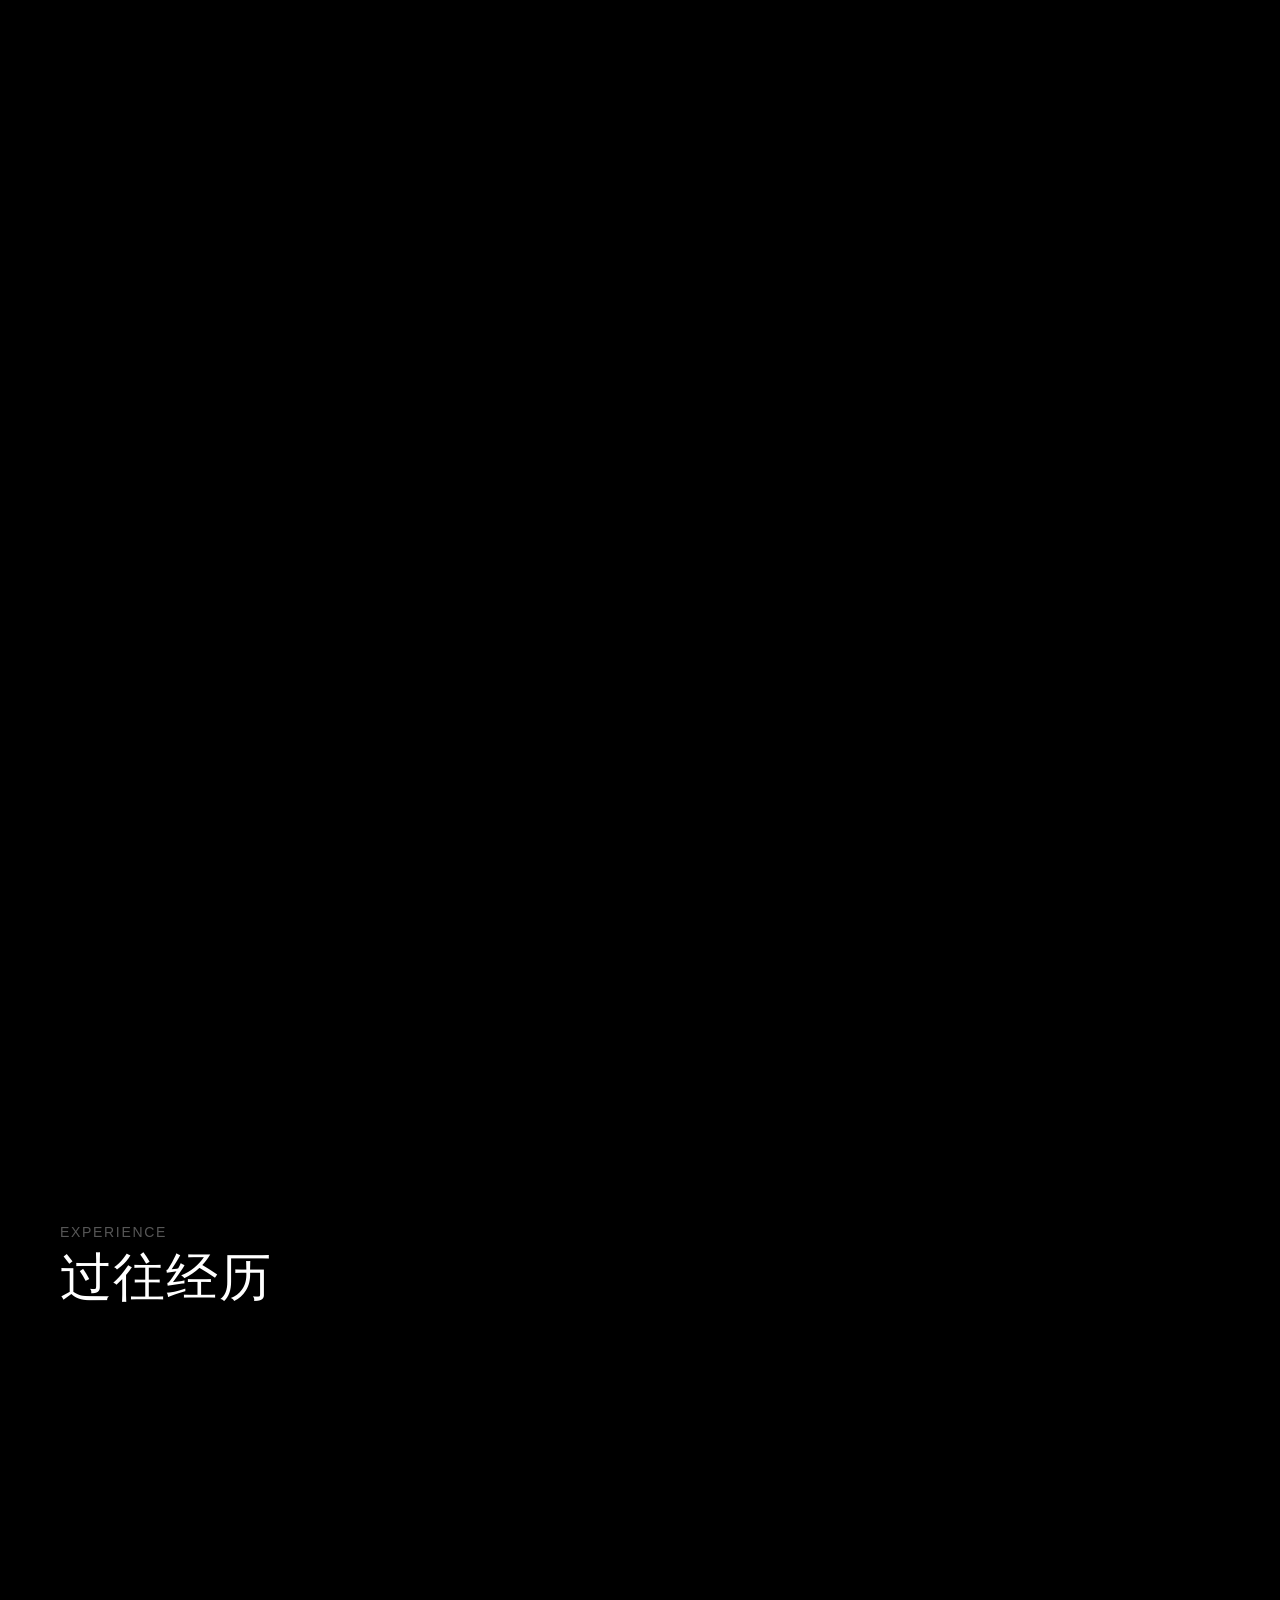
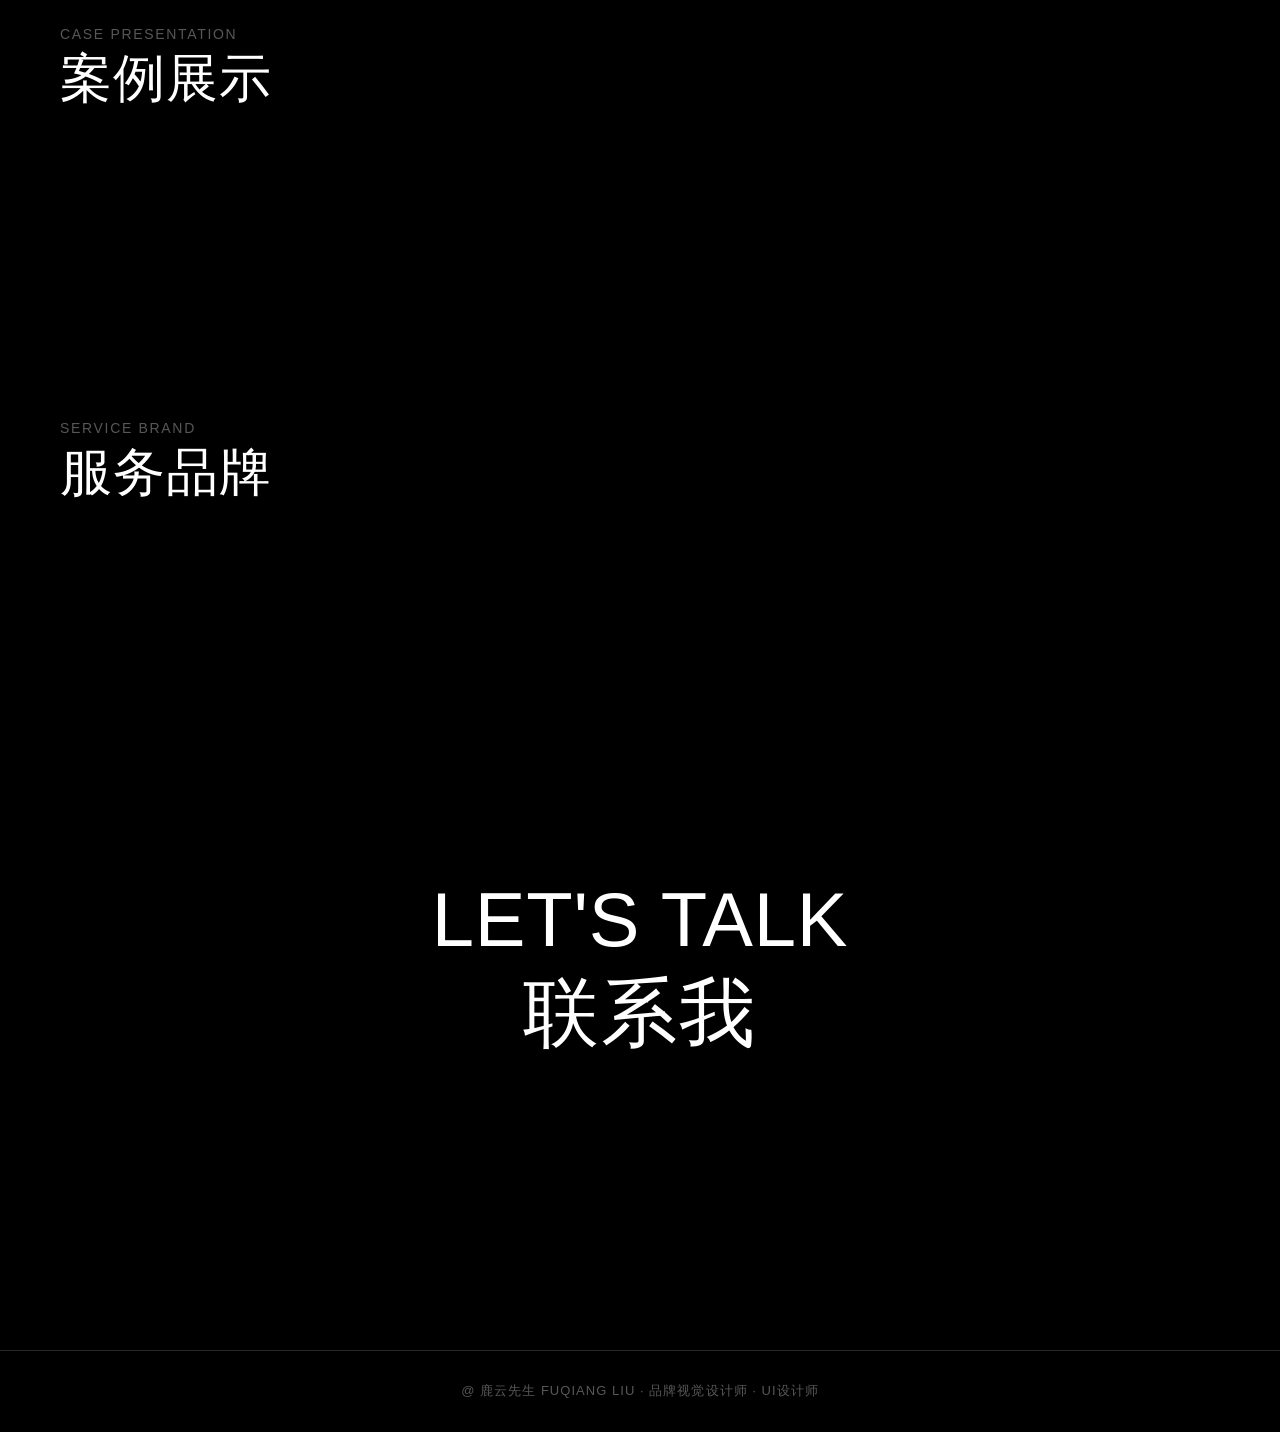
==== commit 540411b5: "新增自动轻量模式：弱设备/老内核/360浏览器自动关闭重特效（?lite=1 可强制）" ====
--- a/index.html
+++ b/index.html
@@ -218,7 +218,7 @@
   <script src="js/vendor/supabase.min.js?v=20260817e" async></script>
   <script src="js/site-data-provider.js?v=20260817t"></script>
   <script src="js/analytics.js?v=20260817q"></script>
-  <script src="js/main.js?v=20260817t"></script>
-  <script src="js/liquid-glass.js?v=20260817f"></script>
+  <script src="js/main.js?v=20260817u"></script>
+  <script src="js/liquid-glass.js?v=20260817u"></script>
 </body>
 </html>
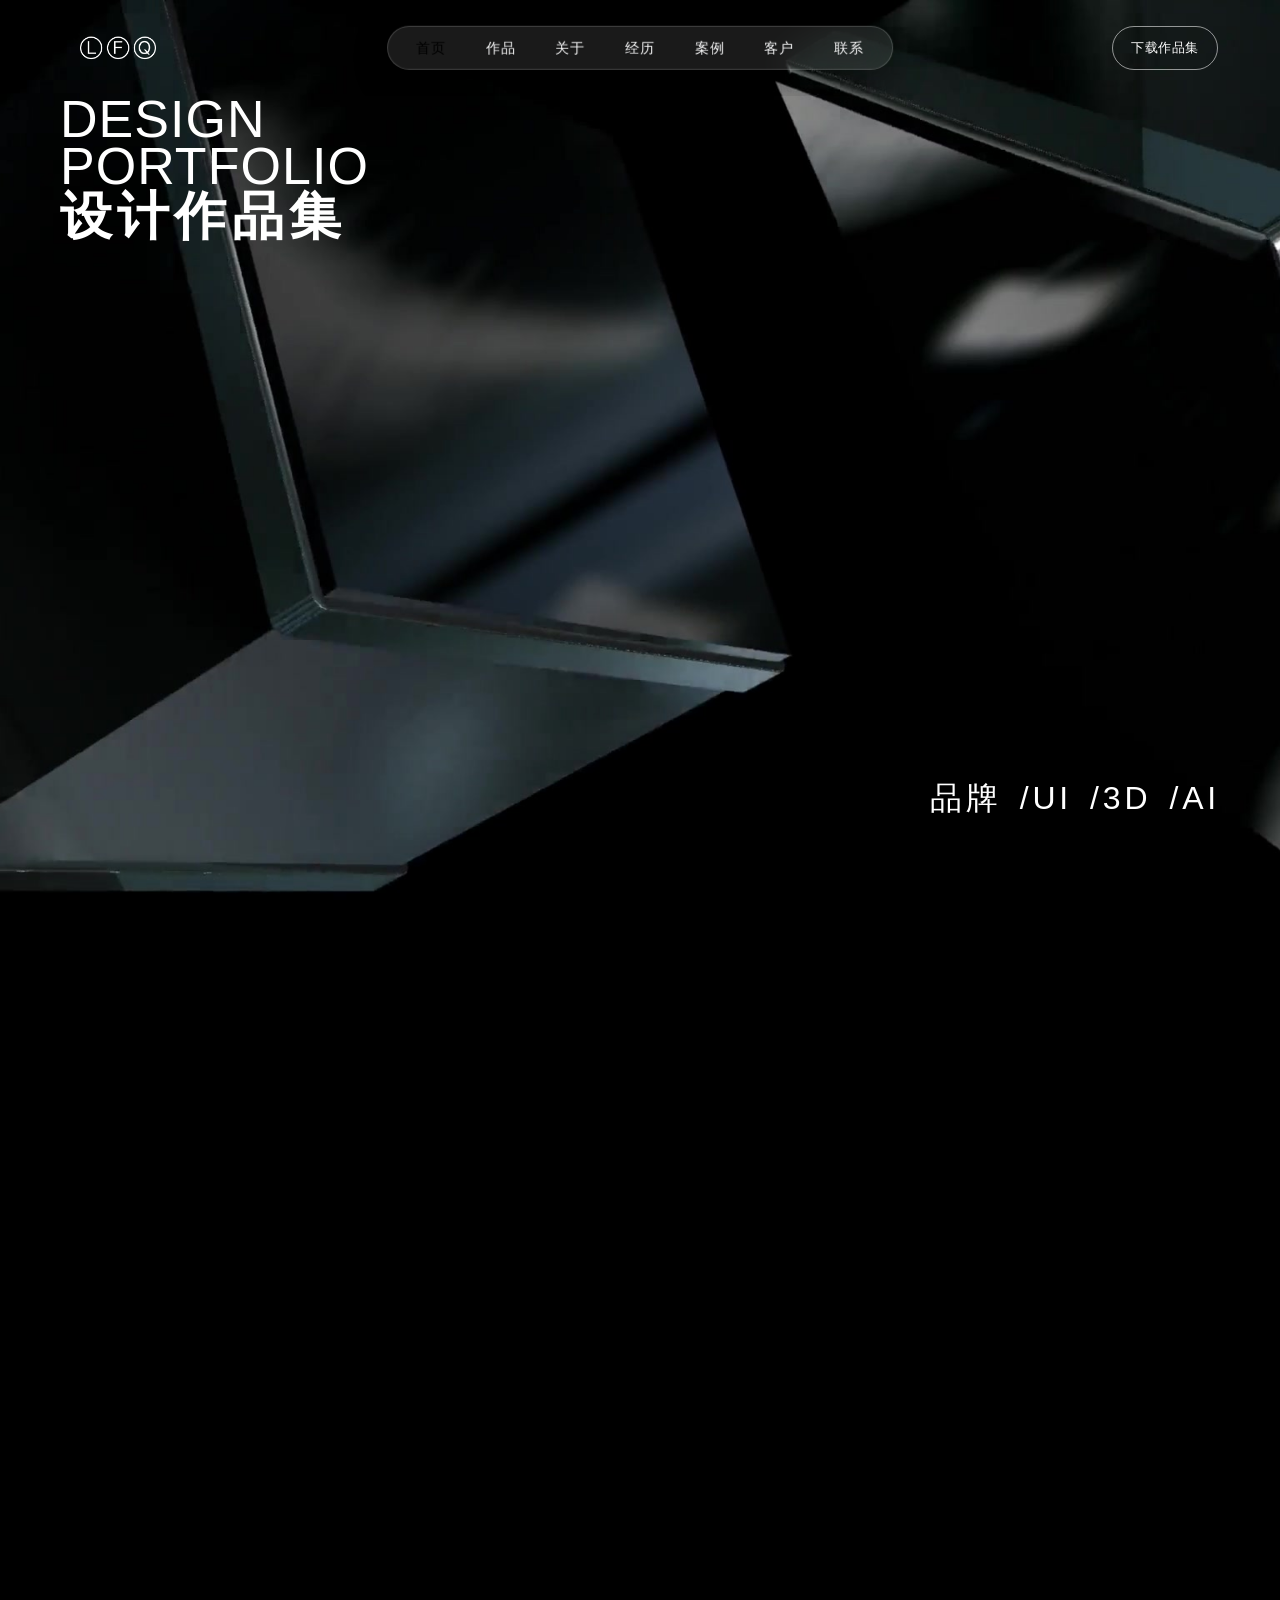
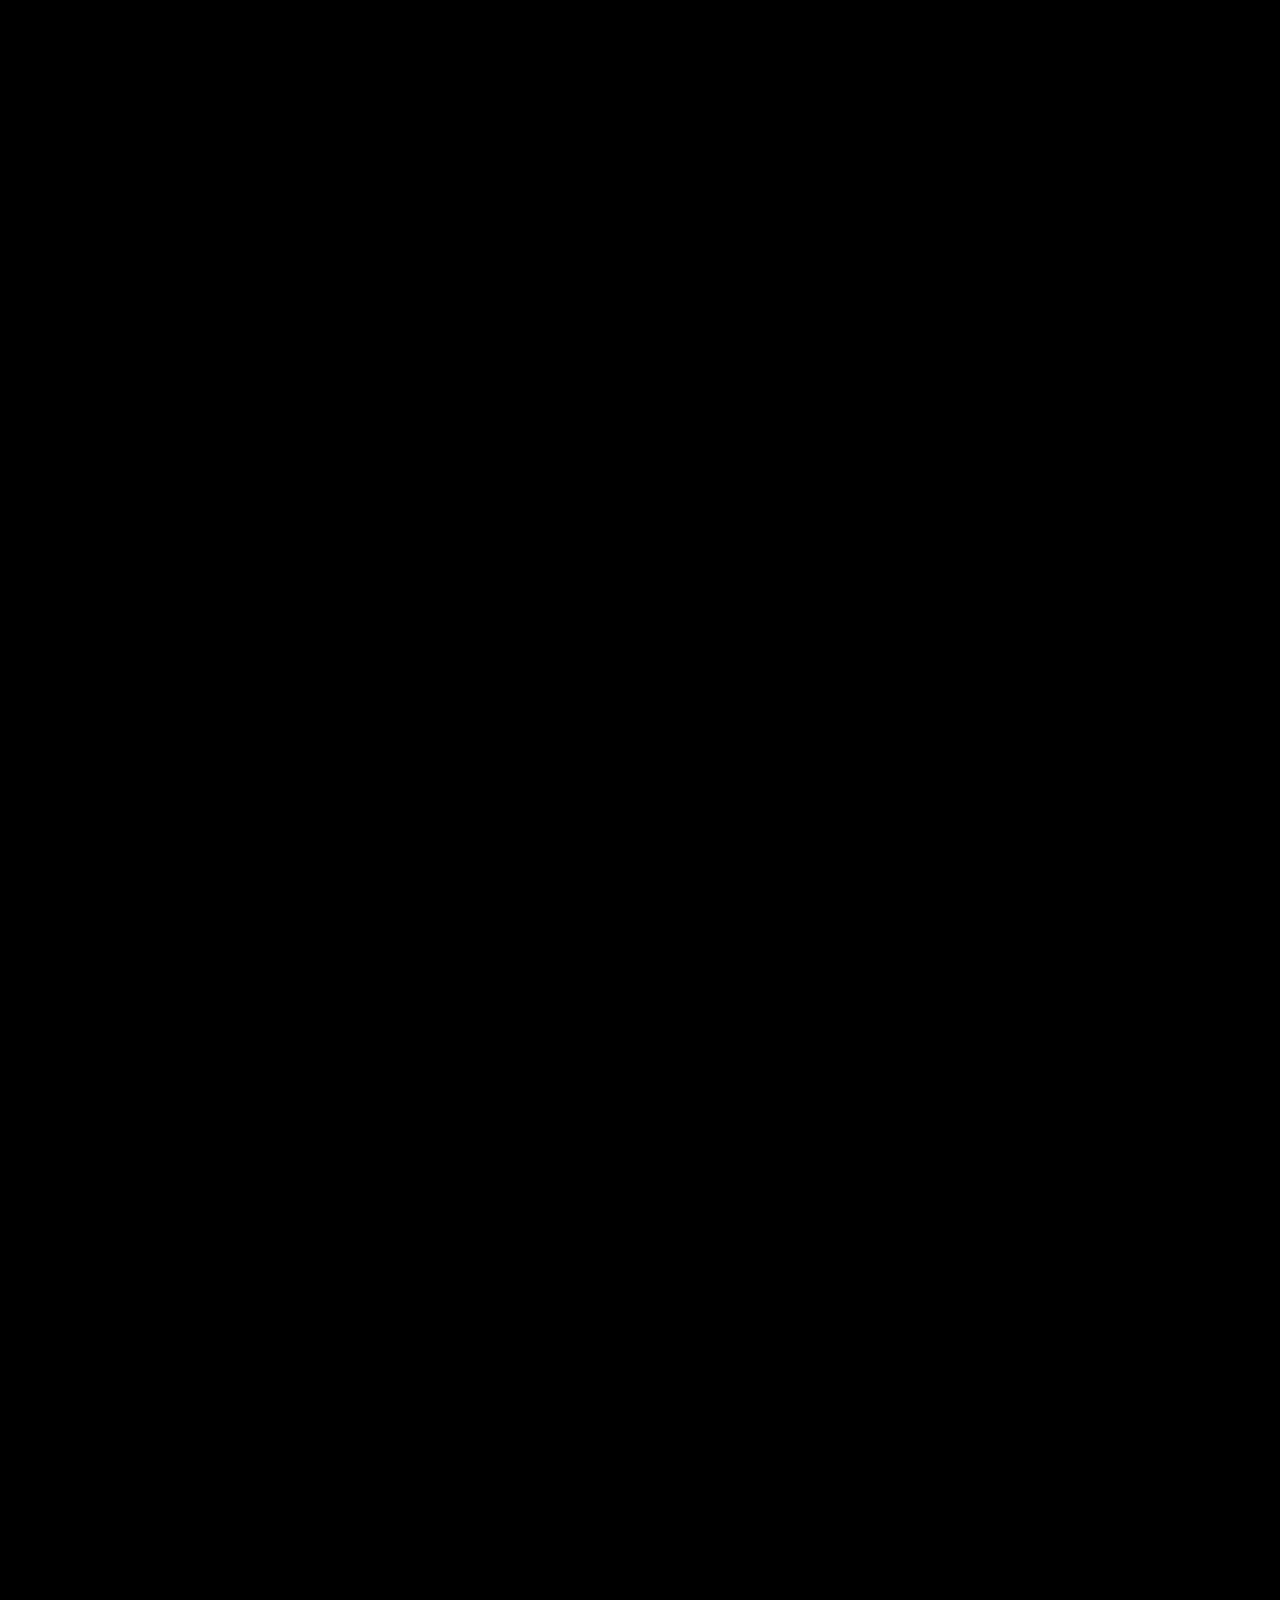
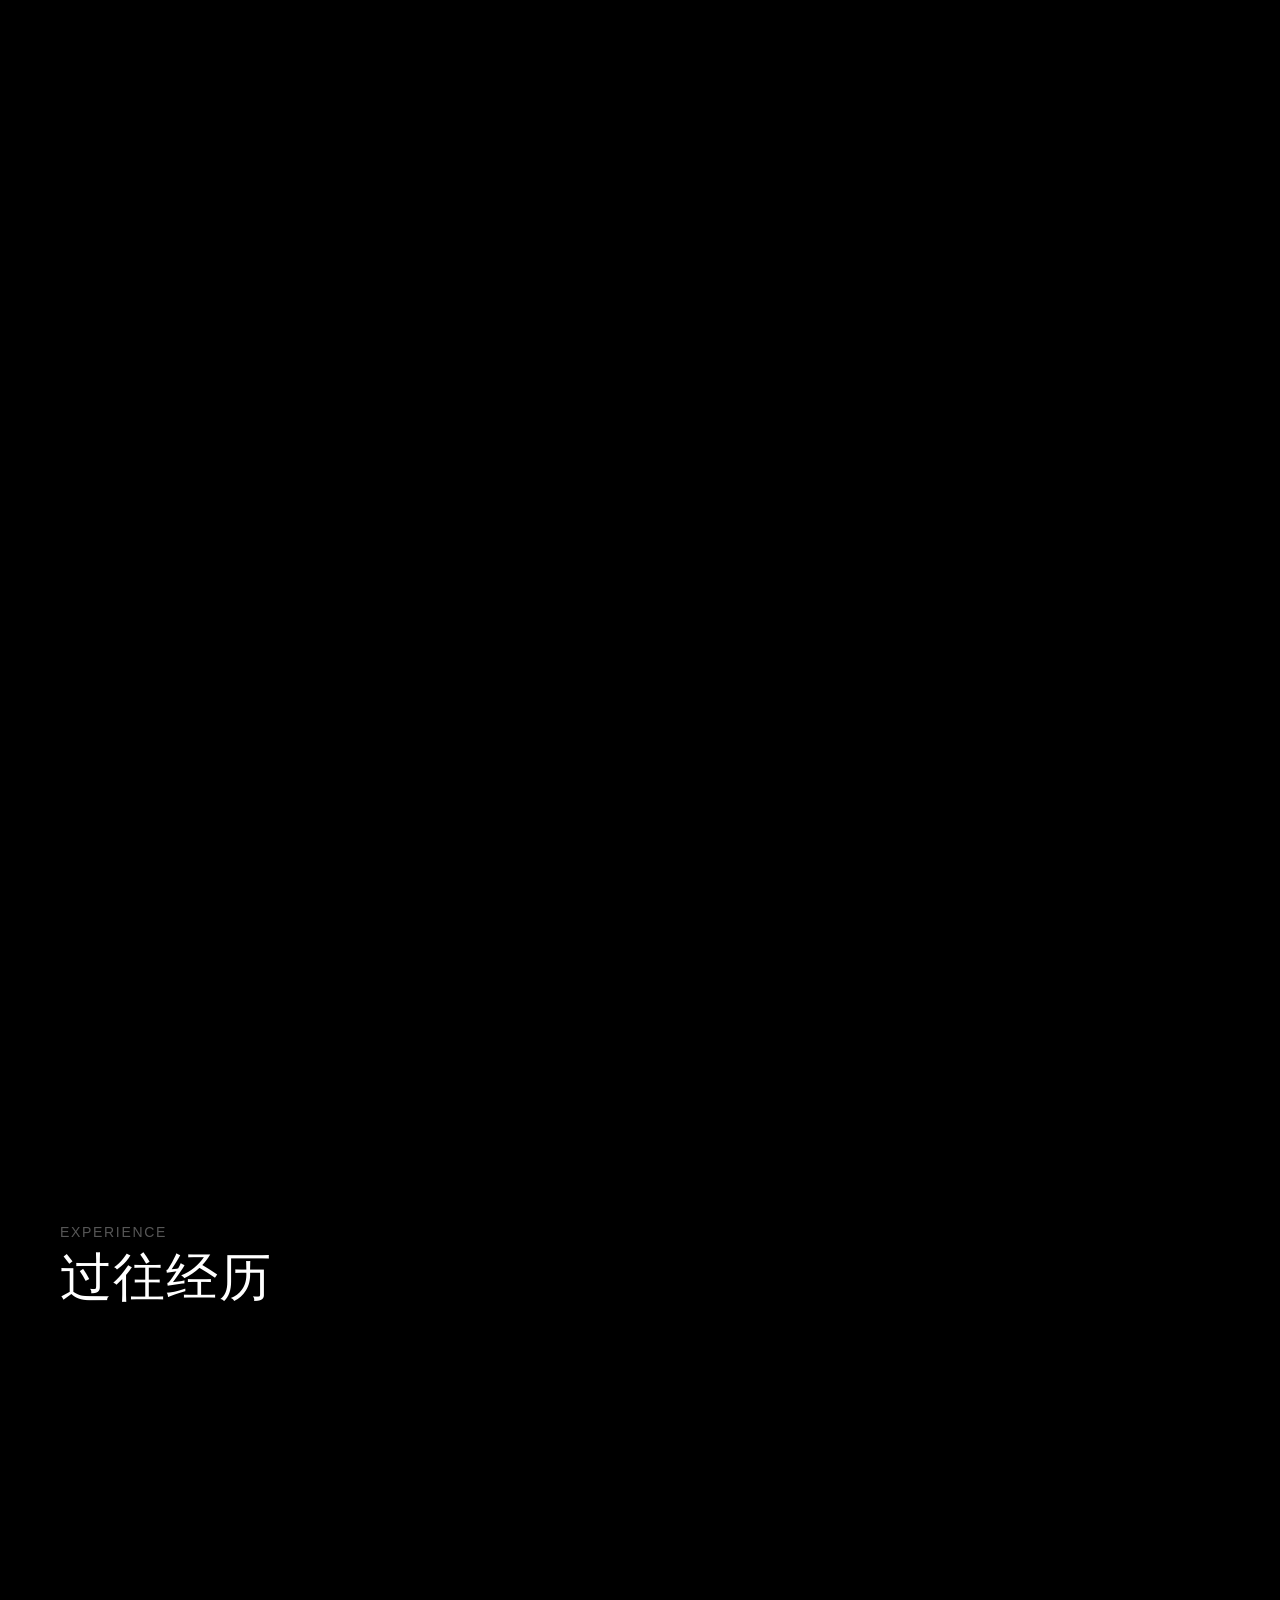
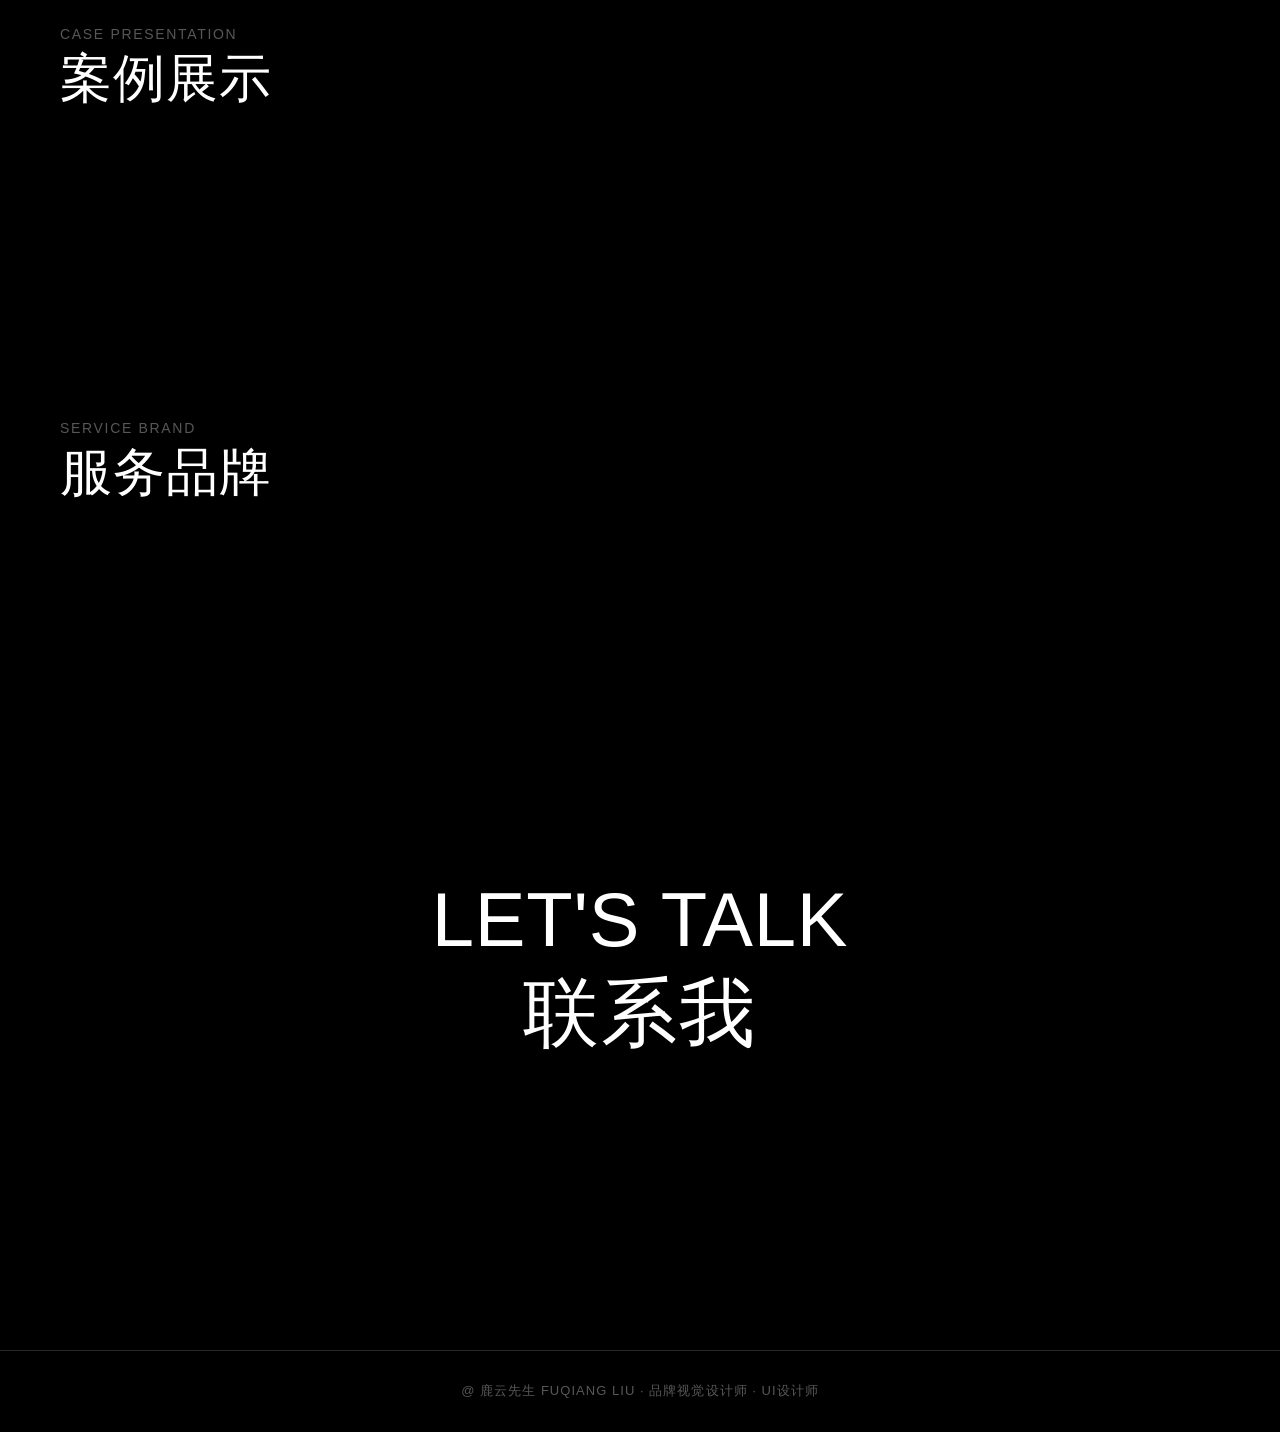
==== commit 24d64cd5: "修复首屏中英文字号跨设备不一致：平板断点同步缩小中文，移动端英文字重调粗" ====
--- a/index.html
+++ b/index.html
@@ -10,7 +10,7 @@
   <meta property="og:type" content="website">
   <meta property="og:image" content="assets/covers/01.jpg">
   <link rel="icon" type="image/svg+xml" href="assets/favicon.svg">
-  <link rel="stylesheet" href="css/style.css?v=20260817t">
+  <link rel="stylesheet" href="css/style.css?v=20260817w">
 </head>
 <body>
 
--- a/css/style.css
+++ b/css/style.css
@@ -675,6 +675,7 @@
    ============================================================ */
 .about {
   padding: 120px 0 140px;
+  overflow-x: clip; /* 裁掉右侧入场动画位移产生的横向溢出 */
 }
 
 .about-grid {
@@ -792,6 +793,7 @@
 
 .exp-list {
   width: 100%;
+  overflow-x: clip; /* 裁掉入场动画 translateX 产生的横向溢出，避免页面可左右拖动 */
 }
 
 .exp-item {
@@ -931,6 +933,7 @@
    ============================================================ */
 .cases {
   padding: 110px 0 130px;
+  overflow-x: clip; /* 裁掉右侧入场动画位移产生的横向溢出 */
 }
 
 .cases-head {
@@ -1865,6 +1868,10 @@
     font-size: 52px;
   }
 
+  .hero-cn {
+    font-size: 52px; /* 与英文同步缩小，避免平板端英文字号不一致 */
+  }
+
   .about-grid {
     grid-template-columns: minmax(0, 1fr) 400px;
     gap: 60px;
@@ -2481,6 +2488,7 @@
   .hero-title {
     width: 100%;
     font-size: 44px;
+    font-weight: 600; /* 移动端英文字重与中文一致，避免细体 */
     text-align: left;
   }
 
